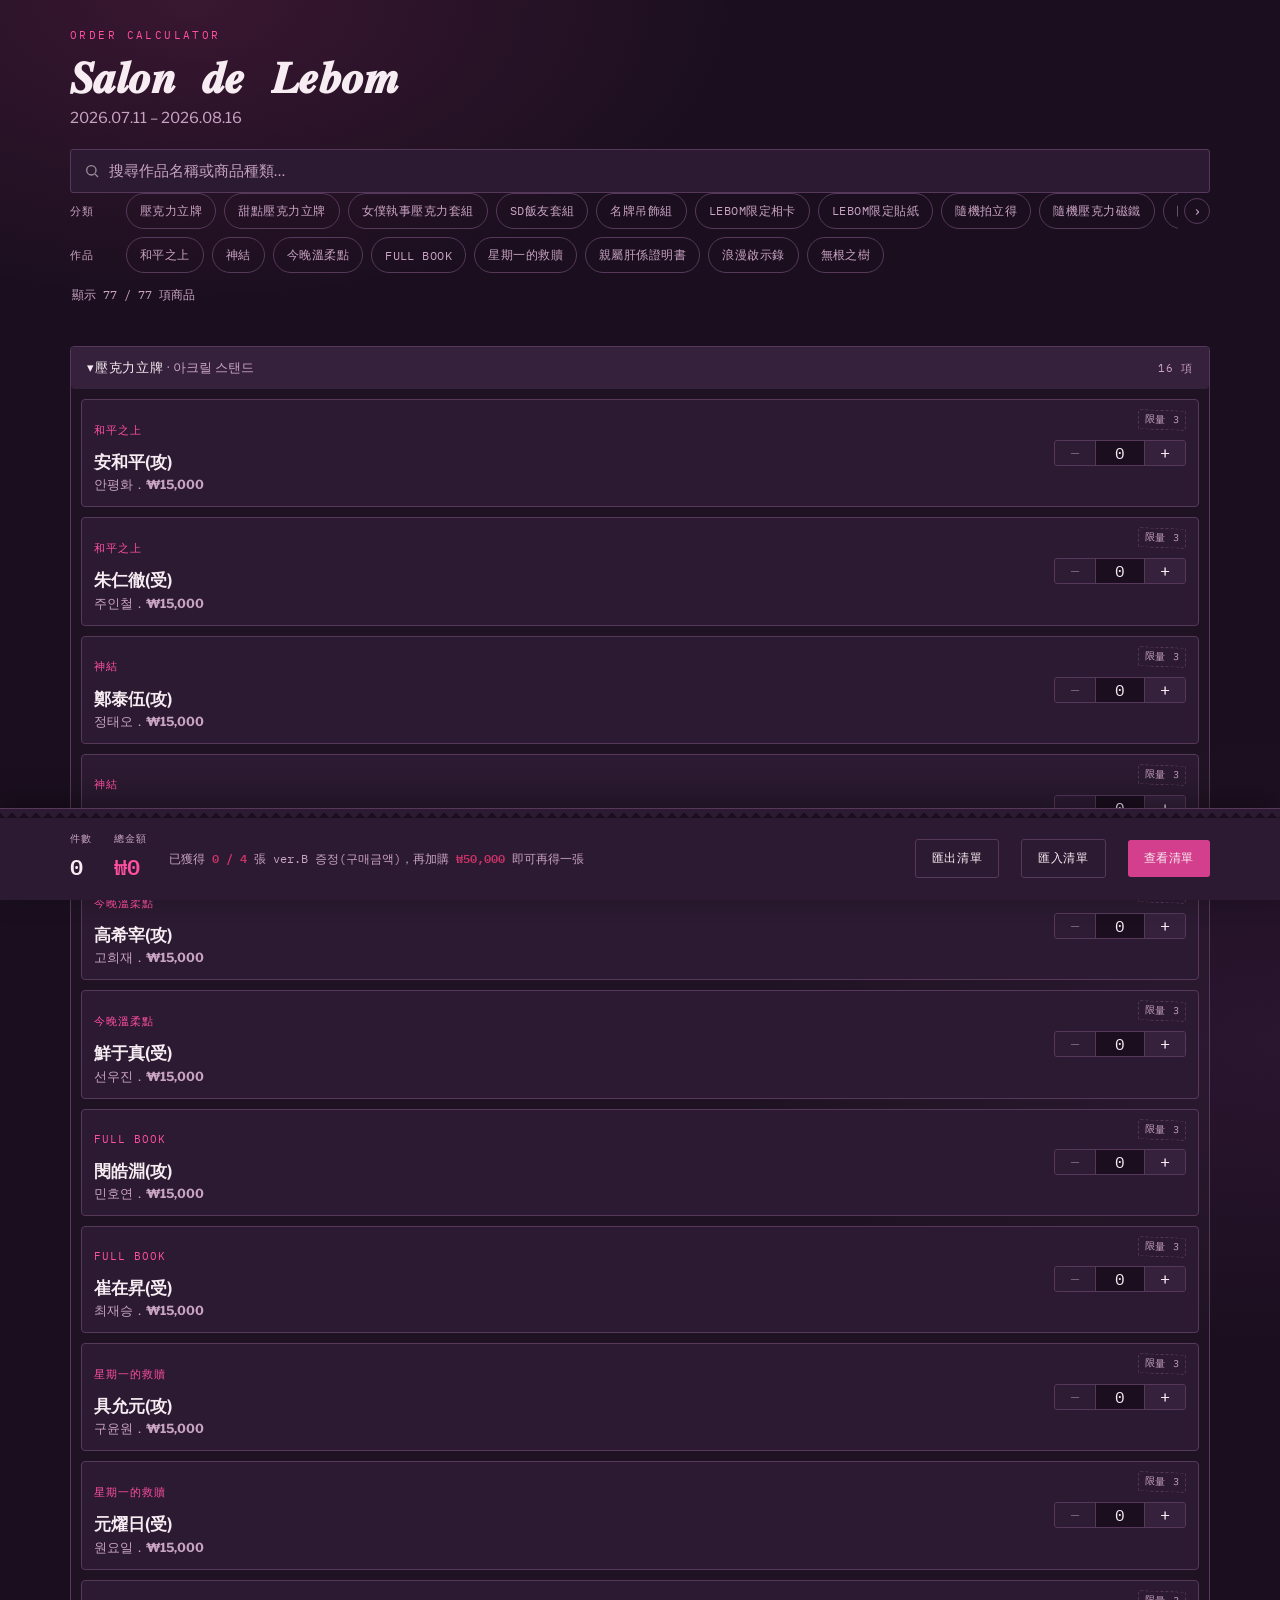
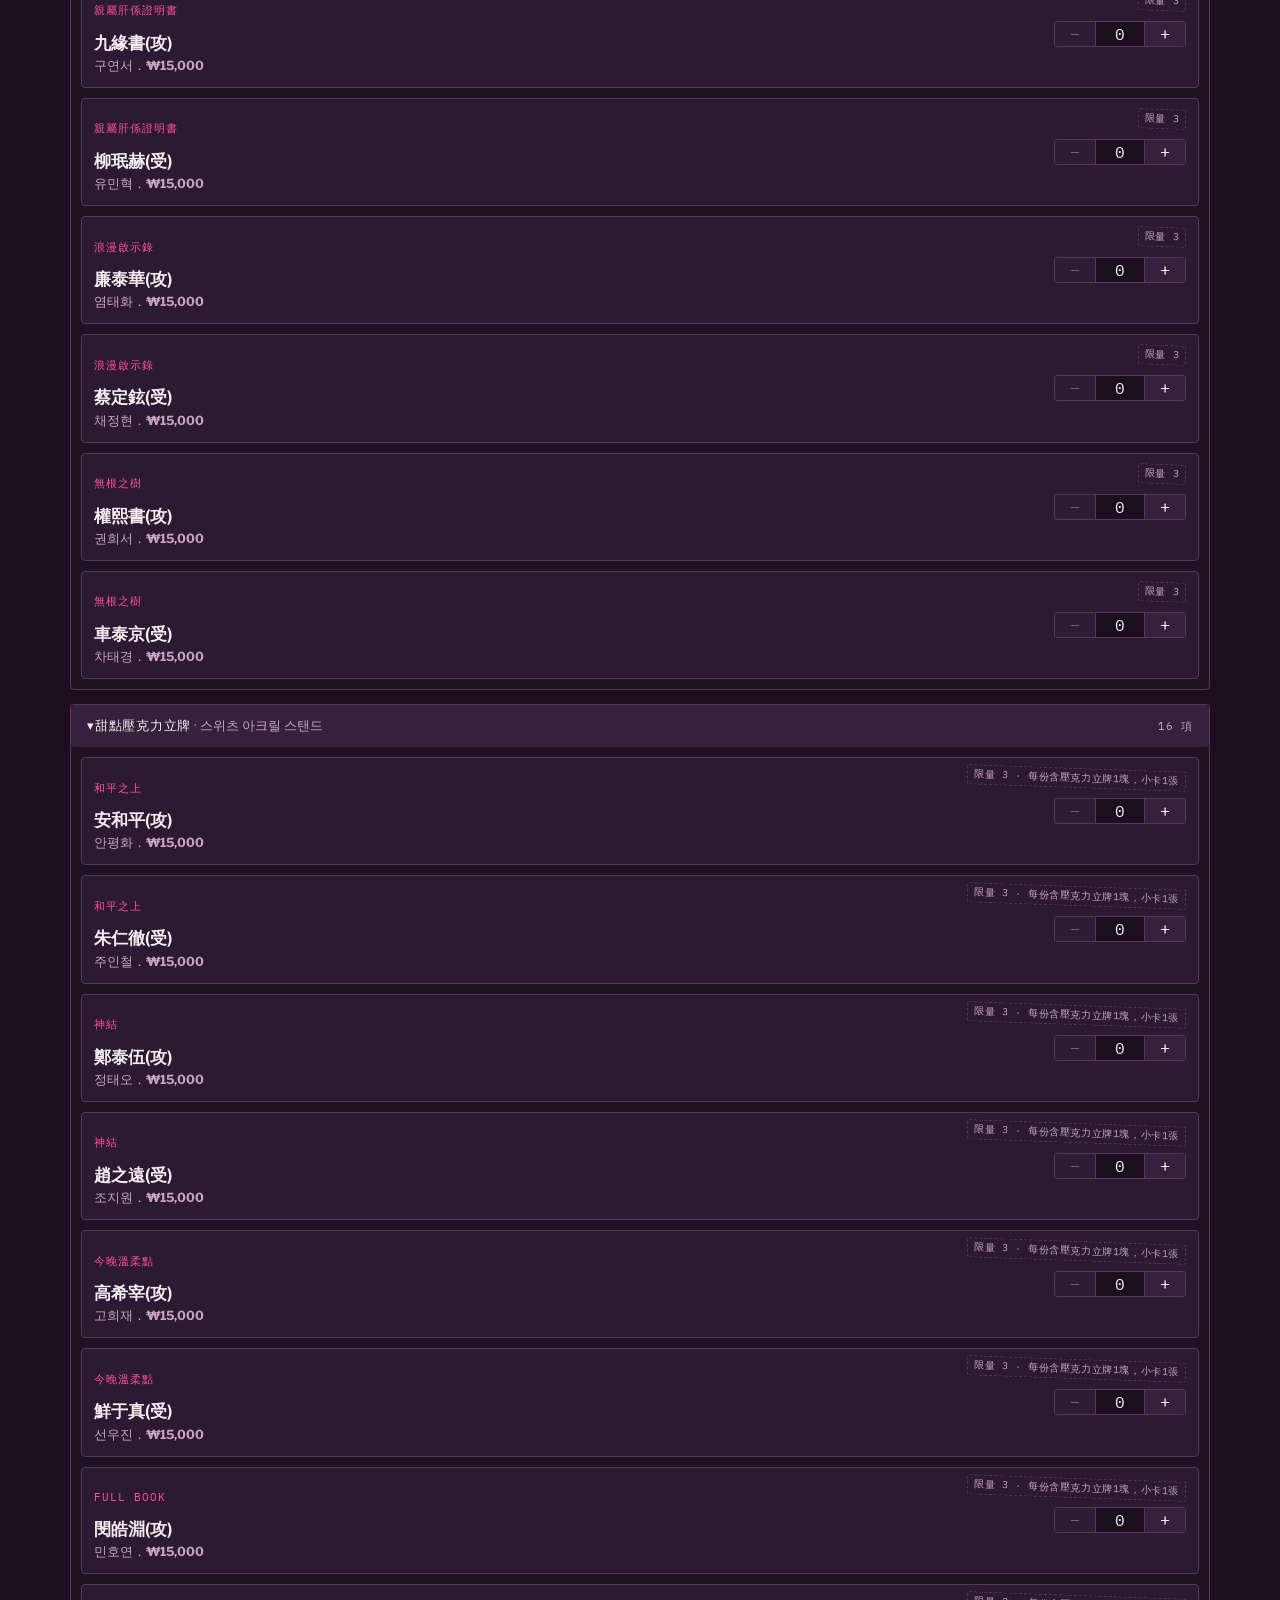
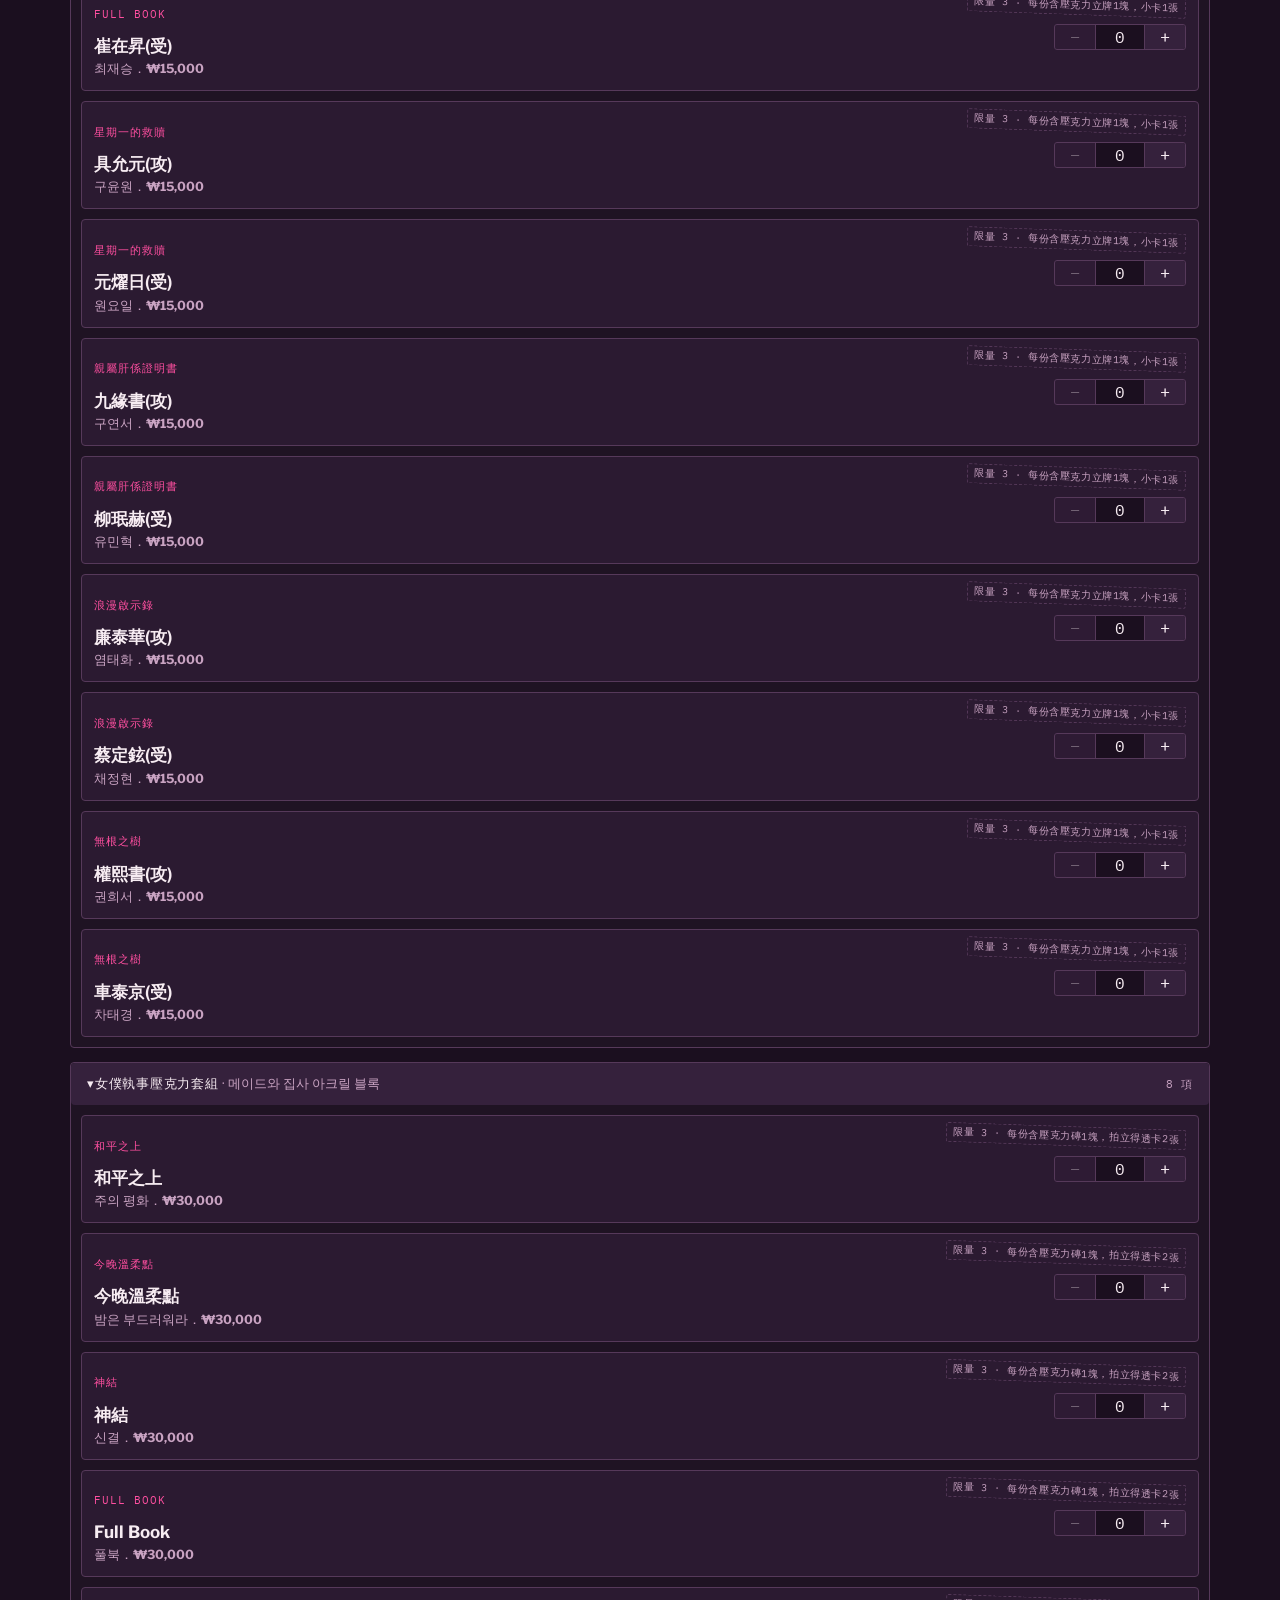
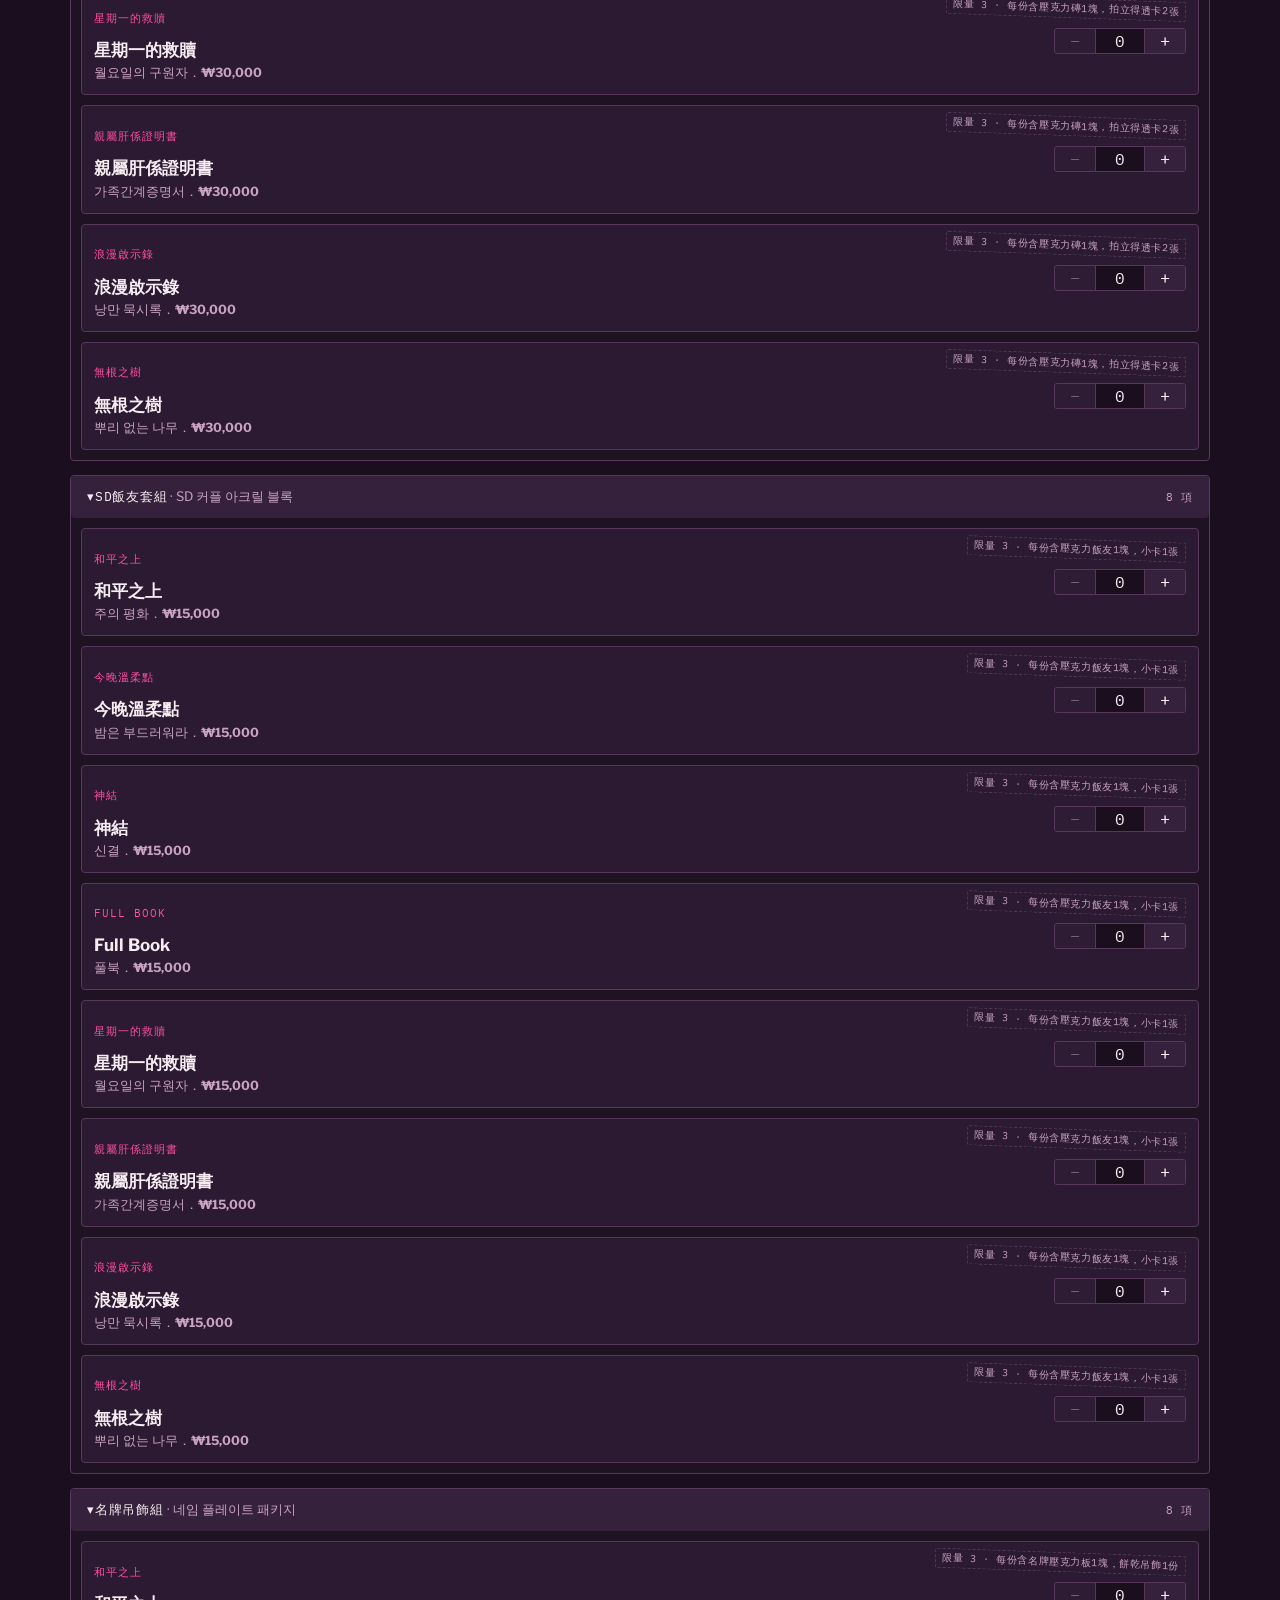
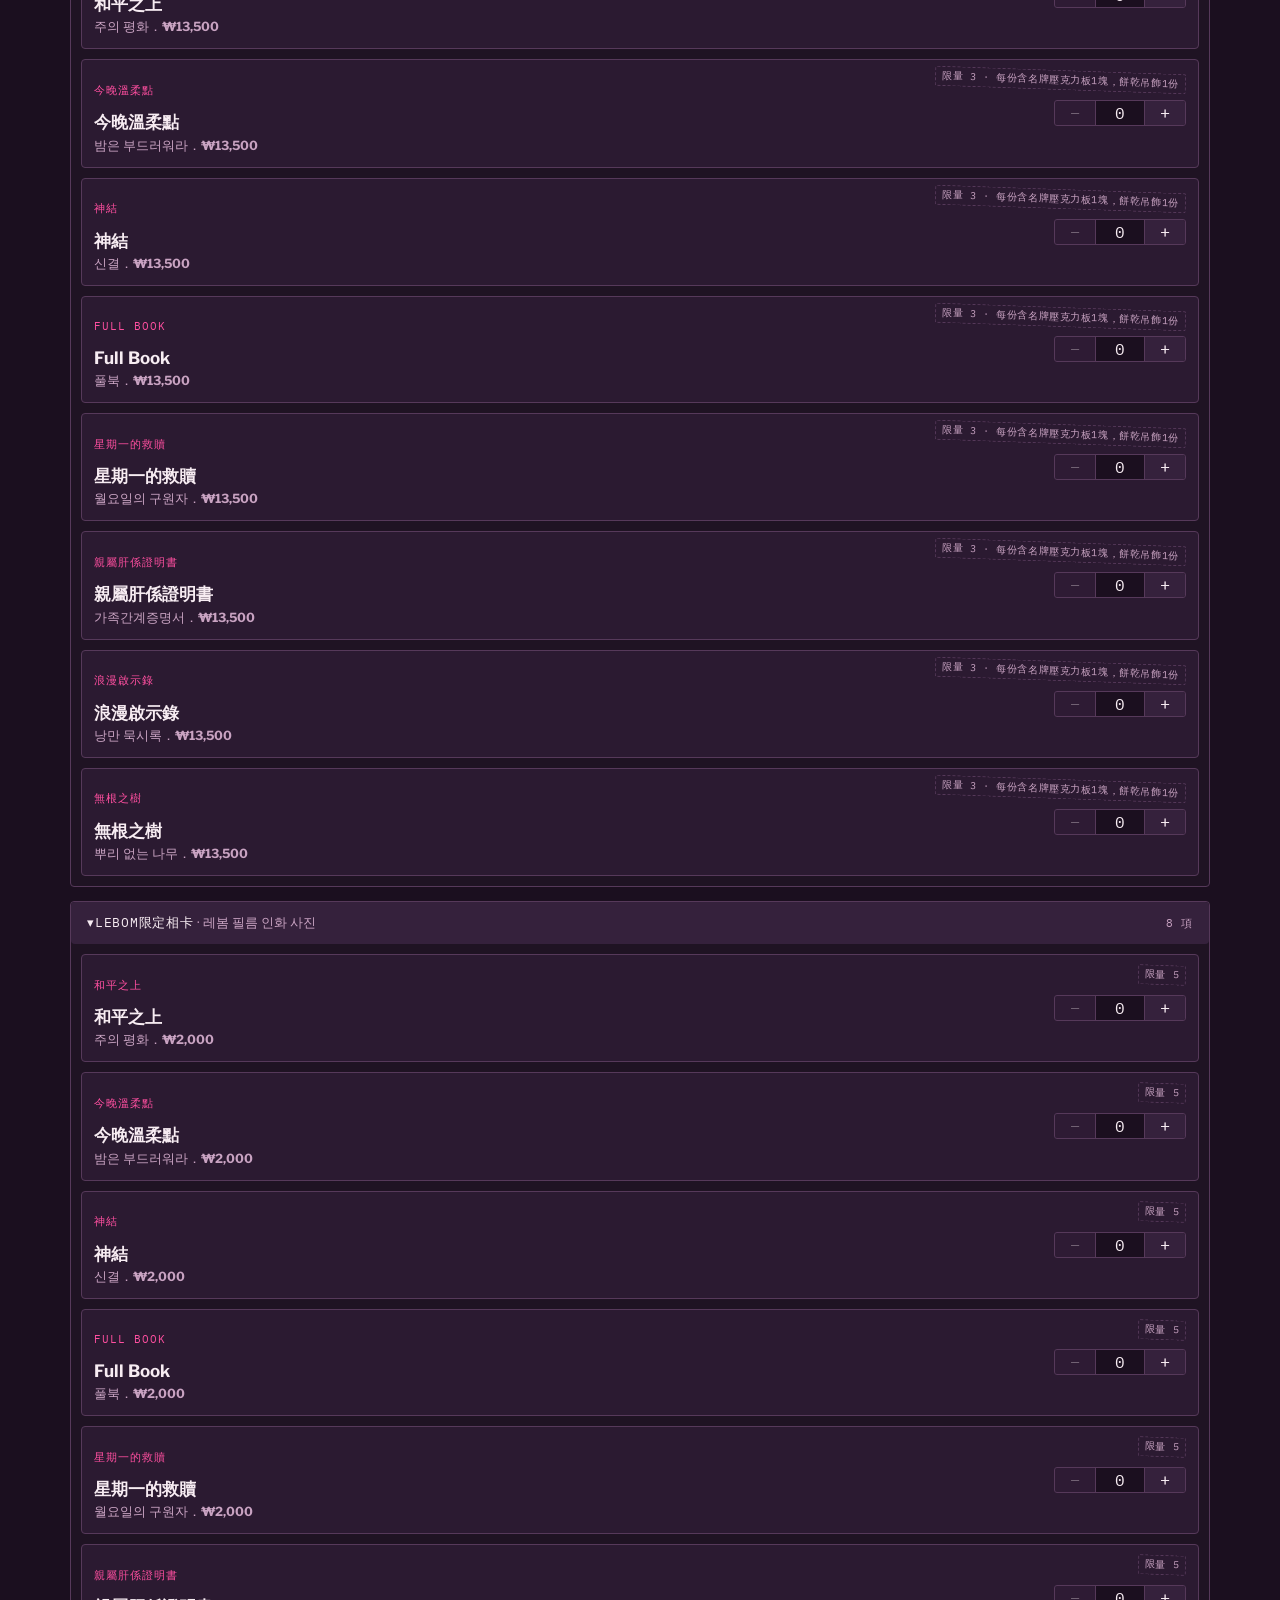
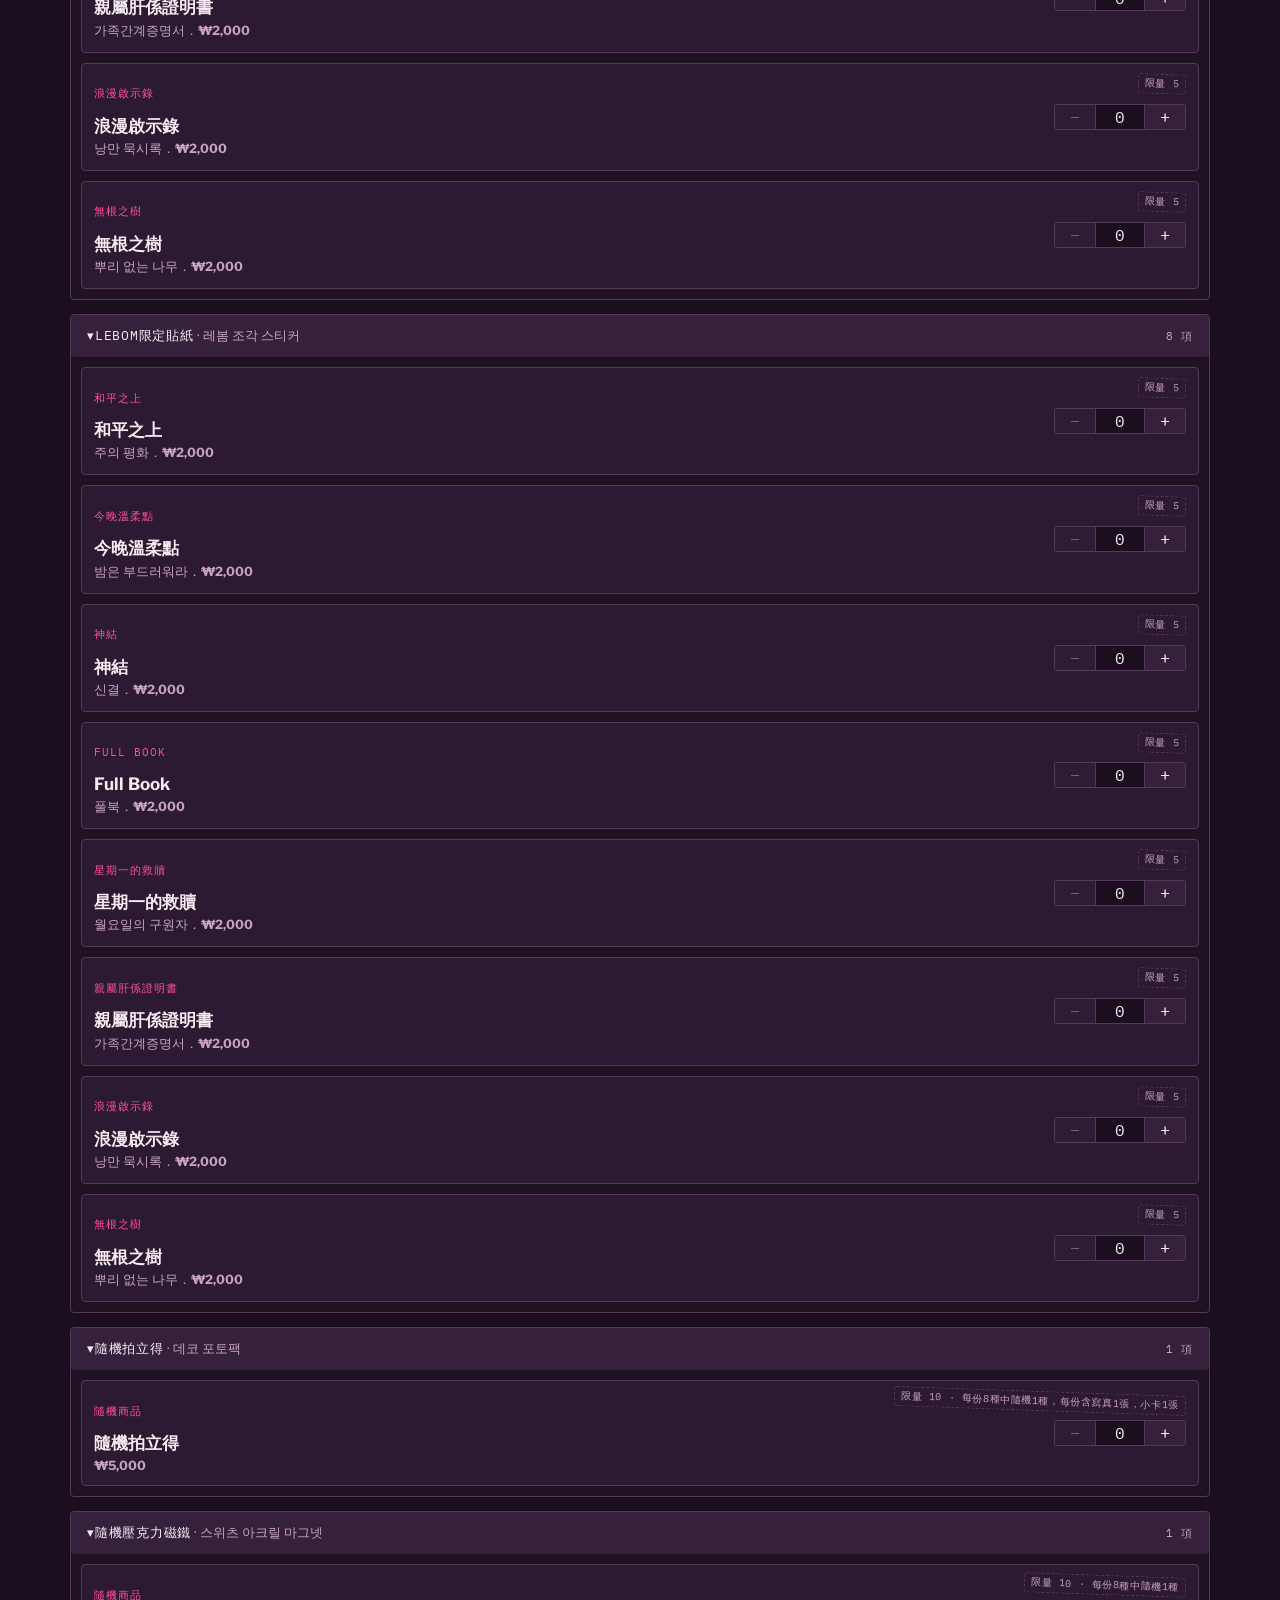
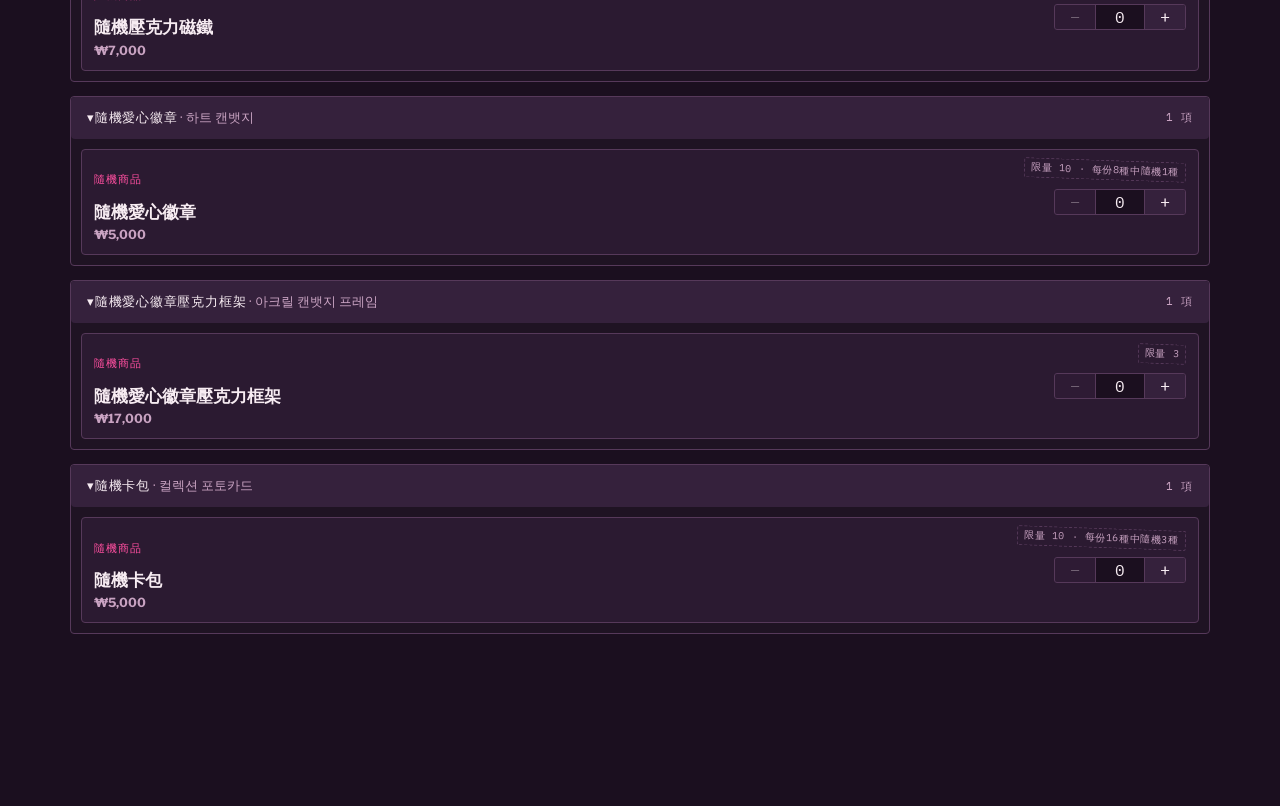
==== index.html @ 388edc0d "feat: add html" ====
<!DOCTYPE html>
<html lang="zh-Hant">
<head>
<meta charset="UTF-8">
<meta name="viewport" content="width=device-width, initial-scale=1.0">
<title>Salon de Lebom韓國線下購物清單計算器</title>

<link rel="preconnect" href="https://fonts.googleapis.com">
<link rel="preconnect" href="https://fonts.gstatic.com" crossorigin>
<link href="https://fonts.googleapis.com/css2?family=IBM+Plex+Mono:wght@400;500;600;700&family=Libre+Franklin:wght@400;500;600;700;800&display=swap" rel="stylesheet">

<style>
  :root{
    --ink:        #1B0F1F;
    --panel:      #2B1A31;
    --panel-2:    #35213C;
    --line:       #56395A;
    --paper:      #F7ECF2;
    --paper-dim:  #C9A3C2;
    --forest:     #D43F8D;
    --forest-lt:  #EF5DA8;
    --stamp:      #C93368;
    --mustard:    #FF4FA0;

    --font-display: 'IBM Plex Mono', ui-monospace, monospace;
    --font-body: 'Libre Franklin', system-ui, sans-serif;

    --ticket-h-collapsed: 118px;
    --ticket-h-expanded: 320px;
  }

  *{ box-sizing:border-box; }
  html,body{ margin:0; padding:0; }

  body{
    background:
      radial-gradient(ellipse 900px 500px at 15% 0%, rgba(212,63,141,.16), transparent 60%),
      radial-gradient(ellipse 900px 500px at 100% 10%, rgba(140,60,150,.14), transparent 60%),
      var(--ink);
    color:var(--paper);
    font-family:var(--font-body);
    min-height:100vh;
    padding-bottom: calc(var(--ticket-h-collapsed) + 24px);
  }

  body.ticket-open{
    padding-bottom: calc(var(--ticket-h-expanded) + 24px);
  }

  a{ color:inherit; }

  ::selection{ background:var(--mustard); color:var(--ink); }

  :focus-visible{
    outline: 2px solid var(--mustard);
    outline-offset: 2px;
  }

  /* ---------- Header ---------- */
  .site-header{
    padding: 28px 20px 18px;
    max-width: 1180px;
    margin: 0 auto;
  }

  .eyebrow{
    font-family: var(--font-display);
    font-size: 11px;
    letter-spacing: .22em;
    text-transform: uppercase;
    color: var(--mustard);
    margin: 0 0 6px;
  }

  h1{
    font-family: var(--font-display);
    font-weight: 700;
    text-transform: uppercase;
    letter-spacing: .01em;
    font-size: clamp(28px, 5vw, 44px);
    margin: 0 0 4px;
    color: var(--paper);
  }

  .subhead{
    color: var(--paper-dim);
    font-size: 15px;
    margin: 0 0 22px;
    max-width: 56ch;
  }

  .filter-row{
    display:flex;
    gap:12px;
    flex-wrap: wrap;
    align-items:center;
  }

  .search-wrap{
    position:relative;
    flex: 1 1 280px;
    min-width: 220px;
  }

  .search-wrap svg{
    position:absolute;
    left:14px; top:50%;
    transform:translateY(-50%);
    width:16px; height:16px;
    opacity:.55;
  }

  #search{
    width:100%;
    background: var(--panel);
    border: 1px solid var(--line);
    color: var(--paper);
    font-family: var(--font-body);
    font-size: 15px;
    padding: 12px 14px 12px 38px;
    border-radius: 3px;
  }
  #search::placeholder{ color: var(--paper-dim); }

  .chip-line{
    display:flex;
    align-items:center;
    gap:12px;
    flex-wrap:nowrap;
  }
  .chip-line + .chip-line{ margin-top:8px; }

  .chip-label{
    font-family: var(--font-display);
    font-size: 11px;
    letter-spacing: .1em;
    text-transform: uppercase;
    color: var(--paper-dim);
    flex: 0 0 auto;
    width: 44px;
  }

  .chip-scroll{
    display:flex;
    align-items:center;
    gap:6px;
    flex:1 1 auto;
    min-width:0;
  }

  .chip-row{
    display:flex;
    gap:8px;
    flex-wrap:nowrap;
    overflow-x:auto;
    scroll-behavior:smooth;
    scrollbar-width:none;
    -ms-overflow-style:none;
  }
  .chip-row::-webkit-scrollbar{ display:none; }

  .chip-arrow{
    display:none;
    flex:0 0 auto;
    align-items:center;
    justify-content:center;
    width:26px;
    height:26px;
    background: transparent;
    border: 1px solid var(--line);
    color: var(--paper-dim);
    border-radius: 999px;
    cursor:pointer;
    font-family: var(--font-display);
    font-size: 14px;
    line-height:1;
    padding:0;
  }
  .chip-arrow:hover{ border-color: var(--forest-lt); color: var(--paper); }
  .chip-arrow.visible{ display:flex; }

  .chip{
    font-family: var(--font-display);
    font-size: 11.5px;
    text-transform: uppercase;
    letter-spacing: .04em;
    background: transparent;
    border: 1px solid var(--line);
    color: var(--paper-dim);
    padding: 9px 13px;
    border-radius: 999px;
    cursor:pointer;
    white-space:nowrap;
    transition: all .15s ease;
  }
  .chip:hover{ border-color: var(--forest-lt); color: var(--paper); }
  .chip[aria-pressed="true"]{
    background: var(--forest);
    border-color: var(--forest);
    color: var(--paper);
  }

  .result-count{
    font-family: var(--font-display);
    font-size: 12px;
    color: var(--paper-dim);
    margin: 14px 2px 0;
  }

  /* ---------- Catalog ---------- */
  main{
    max-width: 1180px;
    margin: 0 auto;
    padding: 10px 20px 30px;
  }

  #catalog{
    display:flex;
    flex-direction:column;
    gap: 14px;
    margin-top: 14px;
  }

  .category-block{
    border: 1px solid var(--line);
    border-radius: 4px;
    background: rgba(255,255,255,.015);
  }

  .category-header{
    width:100%;
    display:flex;
    align-items:center;
    justify-content:space-between;
    gap:12px;
    background: var(--panel-2);
    border:none;
    color: var(--paper);
    font-family: var(--font-display);
    font-size: 13px;
    text-transform: uppercase;
    letter-spacing: .06em;
    padding: 12px 16px;
    cursor:pointer;
    border-radius: 4px;
    text-align:left;
  }
  .category-header:hover{ background: var(--forest); }

  .category-header .cat-name::before{
    content: "▾ ";
    display:inline-block;
  }
  .category-header[aria-expanded="false"] .cat-name::before{
    content: "▸ ";
  }

  .category-header .cat-count{
    font-size: 11px;
    color: var(--paper-dim);
    font-weight: 400;
  }
  .category-header:hover .cat-count{ color: var(--paper); }

  .category-body{
    display:flex;
    flex-direction:column;
    gap: 10px;
    padding: 10px;
  }
  .category-body[hidden]{ display:none; }

  .card{
    background: var(--panel);
    border: 1px solid var(--line);
    border-radius: 4px;
    padding: 12px;
    display:flex;
    flex-direction:row;
    align-items:center;
    gap:16px;
    position:relative;
    transition: border-color .15s ease;
  }
  .card:has(.qty-input[data-active="true"]){
    border-color: var(--forest-lt);
  }

  .card .info{
    flex: 1 1 auto;
    min-width: 0;
    display:flex;
    flex-direction:column;
    gap:4px;
  }

  .card .sku{
    position:absolute;
    top:10px; right:12px;
    font-family: var(--font-display);
    font-size: 10px;
    letter-spacing: .06em;
    color: var(--paper-dim);
    border: 1px dashed var(--line);
    padding: 2px 6px;
    border-radius: 2px;
    transform: rotate(2deg);
  }

  .card .series{
    font-family: var(--font-display);
    font-size: 10.5px;
    text-transform: uppercase;
    letter-spacing: .1em;
    color: var(--mustard);
    padding-right: 60px;
  }

  .card .name{
    font-family: var(--font-body);
    font-weight: 700;
    font-size: 17px;
    line-height:1.25;
    color: var(--paper);
    margin: 0;
    overflow-wrap: anywhere;
  }

  .card .subname{
    font-family: var(--font-body);
    font-size: 12.5px;
    color: var(--paper-dim);
    margin: 0;
    overflow-wrap: anywhere;
  }

  .cat-subname{
    font-family: var(--font-body);
    text-transform: none;
    letter-spacing: 0;
    color: var(--paper-dim);
    font-weight: 400;
  }

  .card .price{
    font-family: var(--font-display);
    font-size: 14px;
    color: var(--paper-dim);
  }
  .card .price b{ color: var(--paper); font-weight:600; }

  .stepper{
    flex: 0 0 auto;
    display:flex;
    align-items:stretch;
    border: 1px solid var(--line);
    border-radius: 3px;
    overflow:hidden;
    width: 132px;
  }

  .stepper button{
    background: var(--panel-2);
    border:none;
    color: var(--paper);
    font-family: var(--font-display);
    font-size: 17px;
    width: 40px;
    cursor:pointer;
    transition: background .15s ease;
  }
  .stepper button:hover{ background: var(--forest); }
  .stepper button:active{ background: var(--forest-lt); }
  .stepper button:disabled{
    opacity: .35;
    cursor: not-allowed;
    background: var(--panel-2);
  }

  .qty-input{
    flex:1;
    width: 100%;
    background: var(--ink);
    border:none;
    border-left: 1px solid var(--line);
    border-right: 1px solid var(--line);
    color: var(--paper);
    font-family: var(--font-display);
    font-size: 16px;
    text-align:center;
    -moz-appearance: textfield;
  }
  .qty-input::-webkit-outer-spin-button,
  .qty-input::-webkit-inner-spin-button{
    -webkit-appearance:none; margin:0;
  }

  .card.has-qty{
    background: linear-gradient(180deg, rgba(212,63,141,.18), var(--panel) 60%);
  }

  .empty-state{
    text-align:center;
    padding: 50px 20px;
    color: var(--paper-dim);
    font-family: var(--font-display);
    font-size: 13px;
    letter-spacing: .04em;
  }

  @media (max-width: 520px){
    .card{
      flex-wrap: wrap;
      align-items:flex-start;
    }
    .card .info{ flex: 1 1 100%; }
    .stepper{ width: 100%; margin-top: 8px; }
  }

  /* ---------- Ticket (fixed summary) ---------- */
  #ticket{
    position: fixed;
    left:0; right:0; bottom:0;
    z-index: 40;
    background: var(--panel);
    border-top: 1px solid var(--line);
    box-shadow: 0 -8px 30px rgba(0,0,0,.35);
  }

  #ticket::before{
    content:"";
    display:block;
    height: 9px;
    width:100%;
    background:
      linear-gradient(-45deg, var(--ink) 6px, transparent 0),
      linear-gradient(45deg, var(--ink) 6px, transparent 0);
    background-position: left top;
    background-size: 12px 12px;
    background-repeat: repeat-x;
  }

  .ticket-inner{
    max-width: 1180px;
    margin: 0 auto;
    padding: 14px 20px 16px;
  }

  .ticket-summary{
    display:flex;
    align-items:center;
    gap: 22px;
    flex-wrap:wrap;
  }

  .ticket-stat{
    display:flex;
    flex-direction:column;
    gap:2px;
  }
  .ticket-stat .label{
    font-family: var(--font-display);
    font-size: 10px;
    letter-spacing: .1em;
    text-transform:uppercase;
    color: var(--paper-dim);
  }
  .ticket-stat .value{
    font-family: var(--font-display);
    font-size: 22px;
    font-weight:600;
    color: var(--paper);
  }
  .ticket-stat .value.total{ color: var(--mustard); }

  .ticket-gift-hint{
    flex: 1 1 220px;
    font-family: var(--font-display);
    font-size: 12px;
    color: var(--paper-dim);
    min-width: 200px;
  }
  .ticket-gift-hint b{ color: var(--stamp); font-weight:600; }

  #toggleTicket{
    background: var(--forest);
    color: var(--paper);
    border:none;
    font-family: var(--font-display);
    font-size: 12px;
    letter-spacing: .05em;
    text-transform:uppercase;
    padding: 10px 16px;
    border-radius: 3px;
    cursor:pointer;
    white-space:nowrap;
  }
  #toggleTicket:hover{ background: var(--forest-lt); }

  #exportBtn, #importBtn{
    background: transparent;
    color: var(--paper);
    border: 1px solid var(--line);
    font-family: var(--font-display);
    font-size: 12px;
    letter-spacing: .05em;
    text-transform:uppercase;
    padding: 10px 16px;
    border-radius: 3px;
    cursor:pointer;
    white-space:nowrap;
  }
  #exportBtn:hover, #importBtn:hover{ border-color: var(--mustard); color: var(--mustard); }

  .ticket-detail{
    display:none;
    margin-top: 16px;
    padding-top: 14px;
    border-top: 1px dashed var(--line);
    max-height: 200px;
    overflow-y:auto;
  }
  body.ticket-open .ticket-detail{ display:block; }

  .detail-grid{
    display:grid;
    grid-template-columns: 1fr 1fr;
    gap: 24px;
  }
  @media (max-width: 720px){
    .detail-grid{ grid-template-columns: 1fr; }
  }

  .detail-col h3{
    font-family: var(--font-display);
    font-size: 11px;
    letter-spacing: .1em;
    text-transform:uppercase;
    color: var(--paper-dim);
    margin: 0 0 10px;
  }

  .item-row{
    display:flex;
    justify-content:space-between;
    align-items:flex-start;
    font-size: 13.5px;
    padding: 6px 0;
    border-bottom: 1px solid var(--line);
    gap: 10px;
  }
  .item-row .n{ color: var(--paper-dim); font-family: var(--font-display); }
  .item-lines{ display:flex; flex-direction:column; gap:2px; min-width:0; }
  .item-line1{ color: var(--paper); }
  .item-line2{ font-size: 11.5px; color: var(--paper-dim); }
  .item-amount{ flex: 0 0 auto; white-space:nowrap; }

  .gift-row{
    display:flex;
    align-items:center;
    gap:10px;
    padding: 8px 0;
    border-bottom: 1px solid var(--line);
  }
  .gift-check{
    width:16px; height:16px;
    border-radius: 50%;
    border: 1px solid var(--paper-dim);
    flex-shrink:0;
    display:flex; align-items:center; justify-content:center;
    font-size: 10px;
  }
  .gift-row.unlocked .gift-check{
    background: var(--forest);
    border-color: var(--forest);
    color: var(--paper);
  }
  .gift-row .g-name{ font-size: 13.5px; }
  .gift-row.unlocked .g-name{ color: var(--paper); }
  .gift-row:not(.unlocked) .g-name{ color: var(--paper-dim); }
  .gift-row .g-req{
    margin-left:auto;
    font-family: var(--font-display);
    font-size: 11px;
    color: var(--paper-dim);
  }

  .no-items{ color: var(--paper-dim); font-size: 13px; padding: 4px 0; }

  @media (max-width: 560px){
    .ticket-summary{ gap: 14px; }
    .ticket-stat .value{ font-size: 18px; }
    #toggleTicket{ margin-left:auto; }
  }
</style>
</head>
<body>

<header class="site-header">
  <p class="eyebrow">Order Calculator</p>
  <h1>𝑺𝒂𝒍𝒐𝒏 𝒅𝒆 𝑳𝒆𝒃𝒐𝒎</h1>
  <p class="subhead">2026.07.11 – 2026.08.16</p>

  <div class="filter-row">
    <div class="search-wrap">
      <svg viewBox="0 0 24 24" fill="none" stroke="currentColor" stroke-width="2"><circle cx="11" cy="11" r="7"/><line x1="21" y1="21" x2="16.65" y2="16.65"/></svg>
      <input id="search" type="text" placeholder="搜尋作品名稱或商品種類…" autocomplete="off">
    </div>
  </div>

  <div class="chip-line">
    <span class="chip-label">分類</span>
    <div class="chip-scroll">
      <button type="button" class="chip-arrow prev" id="categoryChipPrev" aria-label="向左捲動">‹</button>
      <div class="chip-row" id="categoryChipRow" role="group" aria-label="依商品種類篩選"></div>
      <button type="button" class="chip-arrow next" id="categoryChipNext" aria-label="向右捲動">›</button>
    </div>
  </div>
  <div class="chip-line">
    <span class="chip-label">作品</span>
    <div class="chip-scroll">
      <button type="button" class="chip-arrow prev" id="seriesChipPrev" aria-label="向左捲動">‹</button>
      <div class="chip-row" id="seriesChipRow" role="group" aria-label="依作品篩選"></div>
      <button type="button" class="chip-arrow next" id="seriesChipNext" aria-label="向右捲動">›</button>
    </div>
  </div>

  <p class="result-count" id="resultCount"></p>
</header>

<main>
  <div id="catalog"></div>
</main>

<footer id="ticket">
  <div class="ticket-inner">
    <div class="ticket-summary">
      <div class="ticket-stat">
        <span class="label">件數</span>
        <span class="value" id="statItems">0</span>
      </div>
      <div class="ticket-stat">
        <span class="label">總金額</span>
        <span class="value total" id="statTotal">KRW ₩0</span>
      </div>
      <p class="ticket-gift-hint" id="giftHint" aria-live="polite"></p>
      <button id="exportBtn" type="button">匯出清單</button>
      <button id="importBtn" type="button">匯入清單</button>
      <input id="importFile" type="file" accept=".csv" style="display:none">
      <button id="toggleTicket" type="button" aria-expanded="false">查看清單</button>
    </div>

    <div class="ticket-detail" id="ticketDetail">
      <div class="detail-grid">
        <div class="detail-col">
          <h3>已選商品</h3>
          <div id="itemList"></div>
        </div>
        <div class="detail-col">
          <h3>滿額贈品</h3>
          <div id="giftList"></div>
        </div>
      </div>
    </div>
  </div>
</footer>

<script>

const CONFIG = {
  currency: '₩',        // shown before every price/total
  locale: 'zh-TW',        // used to format numbers, e.g. 1,234
  decimals: 0,            // no cents needed for whole-dollar NTD prices
};

const SERIES_LIST = [
  { series: '和平之上',       subseries: '주의 평화' },
  { series: '今晚溫柔點',      subseries: '밤은 부드러워라' },
  { series: '神結',           subseries: '신결' },
  { series: 'Full Book',      subseries: '풀북' },
  { series: '星期一的救贖',    subseries: '월요일의 구원자' },
  { series: '親屬肝係證明書',  subseries: '가족간계증명서' },
  { series: '浪漫啟示錄',      subseries: '낭만 묵시록' },
  { series: '無根之樹',        subseries: '뿌리 없는 나무' },
];

const CATEGORY_LIST = [
  { category: '壓克力立牌',         subcategory: '아크릴 스탠드', price: 15000, limited: 3, note: '' },
  { category: '甜點壓克力立牌',      subcategory: '스위츠 아크릴 스탠드', price: 15000, limited: 3, note: '每份含壓克力立牌1塊，小卡1張' },
  { category: '女僕執事壓克力套組',  subcategory: '메이드와 집사 아크릴 블록', price: 30000, limited: 3, note: '每份含壓克力磚1塊，拍立得透卡2張' },
  { category: 'SD飯友套組',          subcategory: 'SD 커플 아크릴 블록', price: 15000, limited: 3, note: '每份含壓克力飯友1塊，小卡1張' },
  { category: '名牌吊飾組',          subcategory: '네임 플레이트 패키지', price: 13500, limited: 3, note: '每份含名牌壓克力板1塊，餅乾吊飾1份' },
  { category: 'Lebom限定相卡',       subcategory: '레봄 필름 인화 사진', price: 2000,  limited: 5, note: '' },
  { category: 'Lebom限定貼紙',       subcategory: '레봄 조각 스티커', price: 2000,  limited: 5, note: '' },
];

const RANDOM_CATEGORY_LIST = [
  { category: '隨機拍立得',             subcategory: '데코 포토팩', price: 5000,  limited: 10, note: '每份8種中隨機1種，每份含寫真1張，小卡1張' },
  { category: '隨機壓克力磁鐵',         subcategory: '스위츠 아크릴 마그넷', price: 7000,  limited: 10, note: '每份8種中隨機1種' },
  { category: '隨機愛心徽章',           subcategory: '하트 캔뱃지', price: 5000,  limited: 10, note: '每份8種中隨機1種' },
  { category: '隨機愛心徽章壓克力框架', subcategory: '아크릴 캔뱃지 프레임', price: 17000, limited: 3,  note: '' },
  { category: '隨機卡包',               subcategory: '컬렉션 포토카드', price: 5000,  limited: 10, note: '每份16種中隨機3種' },
];

const NAME_LIST = [
  // 壓克力立牌 — 每個作品 2 個角色
  { category: '壓克力立牌', series: '和平之上',       name: '安和平(攻)', subname: '안평화' },
  { category: '壓克力立牌', series: '和平之上',       name: '朱仁徹(受)', subname: '주인철' },
  { category: '壓克力立牌', series: '神結',           name: '鄭泰伍(攻)', subname: '정태오' },
  { category: '壓克力立牌', series: '神結',           name: '趙之遠(受)', subname: '조지원' },
  { category: '壓克力立牌', series: '今晚溫柔點',      name: '高希宰(攻)', subname: '고희재' },
  { category: '壓克力立牌', series: '今晚溫柔點',      name: '鮮于真(受)', subname: '선우진' },
  { category: '壓克力立牌', series: 'Full Book',      name: '閔皓淵(攻)', subname: '민호연' },
  { category: '壓克力立牌', series: 'Full Book',      name: '崔在昇(受)', subname: '최재승' },
  { category: '壓克力立牌', series: '星期一的救贖',    name: '具允元(攻)', subname: '구윤원' },
  { category: '壓克力立牌', series: '星期一的救贖',    name: '元燿日(受)', subname: '원요일' },
  { category: '壓克力立牌', series: '親屬肝係證明書',  name: '九緣書(攻)', subname: '구연서' },
  { category: '壓克力立牌', series: '親屬肝係證明書',  name: '柳珉赫(受)', subname: '유민혁' },
  { category: '壓克力立牌', series: '浪漫啟示錄',      name: '廉泰華(攻)', subname: '염태화' },
  { category: '壓克力立牌', series: '浪漫啟示錄',      name: '蔡定鉉(受)', subname: '채정현' },
  { category: '壓克力立牌', series: '無根之樹',        name: '權熙書(攻)', subname: '권희서' },
  { category: '壓克力立牌', series: '無根之樹',        name: '車泰京(受)', subname: '차태경' },
  
  { category: '甜點壓克力立牌', series: '和平之上',       name: '安和平(攻)', subname: '안평화' },
  { category: '甜點壓克力立牌', series: '和平之上',       name: '朱仁徹(受)', subname: '주인철' },
  { category: '甜點壓克力立牌', series: '神結',           name: '鄭泰伍(攻)', subname: '정태오' },
  { category: '甜點壓克力立牌', series: '神結',           name: '趙之遠(受)', subname: '조지원' },
  { category: '甜點壓克力立牌', series: '今晚溫柔點',      name: '高希宰(攻)', subname: '고희재' },
  { category: '甜點壓克力立牌', series: '今晚溫柔點',      name: '鮮于真(受)', subname: '선우진' },
  { category: '甜點壓克力立牌', series: 'Full Book',      name: '閔皓淵(攻)', subname: '민호연' },
  { category: '甜點壓克力立牌', series: 'Full Book',      name: '崔在昇(受)', subname: '최재승' },
  { category: '甜點壓克力立牌', series: '星期一的救贖',    name: '具允元(攻)', subname: '구윤원' },
  { category: '甜點壓克力立牌', series: '星期一的救贖',    name: '元燿日(受)', subname: '원요일' },
  { category: '甜點壓克力立牌', series: '親屬肝係證明書',  name: '九緣書(攻)', subname: '구연서' },
  { category: '甜點壓克力立牌', series: '親屬肝係證明書',  name: '柳珉赫(受)', subname: '유민혁' },
  { category: '甜點壓克力立牌', series: '浪漫啟示錄',      name: '廉泰華(攻)', subname: '염태화' },
  { category: '甜點壓克力立牌', series: '浪漫啟示錄',      name: '蔡定鉉(受)', subname: '채정현' },
  { category: '甜點壓克力立牌', series: '無根之樹',        name: '權熙書(攻)', subname: '권희서' },
  { category: '甜點壓克力立牌', series: '無根之樹',        name: '車泰京(受)', subname: '차태경' },

  ...['Lebom限定相卡', '女僕執事壓克力套組', 'SD飯友套組', '名牌吊飾組', 'Lebom限定貼紙'].flatMap(category =>
    SERIES_LIST.map(({ series, subseries }) => ({ category, series, name: series, subname: subseries }))
  ),

  // 隨機商品（沒有 series）
  ...RANDOM_CATEGORY_LIST.map(({ category }) => ({ category, series: null, name: category, subname: '' })),
];

let _nextId = 1;
const PRODUCTS = NAME_LIST.map(n => {
  const cat = [...CATEGORY_LIST, ...RANDOM_CATEGORY_LIST].find(c => c.category === n.category);
  const ser = n.series ? SERIES_LIST.find(s => s.series === n.series) : null;
  const id = _nextId++;
  return {
    id,
    series: n.series,
    subseries: ser ? ser.subseries : null,
    name: n.name,
    subname: n.subname,
    category: n.category,
    subcategory: cat.subcategory,
    note: cat.note,
    price: cat.price,
    limited: cat.limited,
  };
});

// category 的預設顯示/篩選順序：一般商品種類接著隨機商品種類。
const CATEGORY_ORDER = [...CATEGORY_LIST, ...RANDOM_CATEGORY_LIST].map(c => c.category);

// 消費滿額贈品規則：每消費滿一定金額就送 1 張贈品，最多送到上限張數。
const GIFT_TIER_AMOUNT = 50000;
const GIFT_NAME = 'ver.B 증정(구매금액)';
const GIFT_MAX = 4;


/* ===================== everything below is generic ===================== */

const state = {
  qty: Object.fromEntries(PRODUCTS.map(p => [p.id, 0])),
  search: '',
  seriesFilter: null,
  categoryFilter: null,
  collapsedCategories: new Set(),
};

const fmtMoney = n => CONFIG.currency + n.toLocaleString(CONFIG.locale, { minimumFractionDigits: CONFIG.decimals ?? 2, maximumFractionDigits: CONFIG.decimals ?? 2 });
const fmtInt = n => n.toLocaleString(CONFIG.locale);

const catalogEl   = document.getElementById('catalog');
const categoryChipRowEl = document.getElementById('categoryChipRow');
const seriesChipRowEl   = document.getElementById('seriesChipRow');
const searchEl    = document.getElementById('search');
const resultCountEl = document.getElementById('resultCount');
const statItemsEl = document.getElementById('statItems');
const statTotalEl = document.getElementById('statTotal');
const giftHintEl  = document.getElementById('giftHint');
const itemListEl  = document.getElementById('itemList');
const giftListEl  = document.getElementById('giftList');
const toggleBtn   = document.getElementById('toggleTicket');

function uniqueSeries(){
  return [...new Set(PRODUCTS.map(p => p.series).filter(Boolean))];
}

function uniqueCategories(){
  const present = new Set(PRODUCTS.map(p => p.category));
  return CATEGORY_ORDER.filter(c => present.has(c));
}

// Wires a chip row up to its prev/next scroll buttons: clicking scrolls the
// row, and the buttons only show up once/while the row's content overflows.
function setupChipScroller(rowEl, prevBtn, nextBtn){
  function updateArrows(){
    const overflowing = rowEl.scrollWidth > rowEl.clientWidth + 1;
    prevBtn.classList.toggle('visible', overflowing && rowEl.scrollLeft > 0);
    nextBtn.classList.toggle('visible', overflowing && rowEl.scrollLeft < rowEl.scrollWidth - rowEl.clientWidth - 1);
  }
  prevBtn.addEventListener('click', () => rowEl.scrollBy({ left: -160, behavior: 'smooth' }));
  nextBtn.addEventListener('click', () => rowEl.scrollBy({ left: 160, behavior: 'smooth' }));
  rowEl.addEventListener('scroll', updateArrows);
  window.addEventListener('resize', updateArrows);
  return updateArrows;
}

const updateCategoryChipArrows = setupChipScroller(categoryChipRowEl, document.getElementById('categoryChipPrev'), document.getElementById('categoryChipNext'));
const updateSeriesChipArrows = setupChipScroller(seriesChipRowEl, document.getElementById('seriesChipPrev'), document.getElementById('seriesChipNext'));

function buildCategoryChips(){
  categoryChipRowEl.innerHTML = '';
  uniqueCategories().forEach(category => {
    const btn = document.createElement('button');
    btn.className = 'chip';
    btn.type = 'button';
    btn.textContent = category;
    btn.setAttribute('aria-pressed', state.categoryFilter === category ? 'true' : 'false');
    btn.addEventListener('click', () => {
      state.categoryFilter = state.categoryFilter === category ? null : category;
      buildCategoryChips();
      renderCatalog();
    });
    categoryChipRowEl.appendChild(btn);
  });
  updateCategoryChipArrows();
}

function buildSeriesChips(){
  seriesChipRowEl.innerHTML = '';
  uniqueSeries().forEach(series => {
    const btn = document.createElement('button');
    btn.className = 'chip';
    btn.type = 'button';
    btn.textContent = series;
    btn.setAttribute('aria-pressed', state.seriesFilter === series ? 'true' : 'false');
    btn.addEventListener('click', () => {
      state.seriesFilter = state.seriesFilter === series ? null : series;
      buildSeriesChips();
      renderCatalog();
    });
    seriesChipRowEl.appendChild(btn);
  });
  updateSeriesChipArrows();
}

function matchesFilter(p){
  const term = state.search.trim().toLowerCase();
  const matchesCategory = !state.categoryFilter || p.category === state.categoryFilter;
  const matchesSeries = !state.seriesFilter || p.series === state.seriesFilter;
  const matchesSearch = !term
    || (p.series && p.series.toLowerCase().includes(term))
    || p.category.toLowerCase().includes(term)
    || p.name.toLowerCase().includes(term)
    || (p.subname && p.subname.toLowerCase().includes(term));
  return matchesCategory && matchesSeries && matchesSearch;
}

function makeCard(p){
  const card = document.createElement('article');
  card.className = 'card';
  card.dataset.id = p.id;

  card.innerHTML = `
    <span class="sku">限量 ${p.limited}${p.note ? ' · ' + p.note : ''}</span>
    <div class="info">
      <p class="series">${p.series || '隨機商品'}</p>
      <h2 class="name">${p.name}</h2>
      <p class="subname">${p.subname ? `${p.subname}．` : ''}<b>${fmtMoney(p.price)}</b></p>
    </div>
    <div class="stepper">
      <button type="button" class="dec" aria-label="減少「${p.name}」數量">−</button>
      <input class="qty-input" type="number" min="0" max="${p.limited}" step="1" inputmode="numeric"
             value="${state.qty[p.id]}" aria-label="「${p.name}」數量">
      <button type="button" class="inc" aria-label="增加「${p.name}」數量">+</button>
    </div>
  `;

  const input = card.querySelector('.qty-input');
  const dec = card.querySelector('.dec');
  const inc = card.querySelector('.inc');

  function setQty(n){
    n = Math.max(0, Math.min(p.limited, Math.floor(Number.isFinite(n) ? n : 0)));
    state.qty[p.id] = n;
    input.value = n;
    card.classList.toggle('has-qty', n > 0);
    inc.disabled = n >= p.limited;
    dec.disabled = n <= 0;
    updateTicket();
  }

  dec.addEventListener('click', () => setQty(state.qty[p.id] - 1));
  inc.addEventListener('click', () => setQty(state.qty[p.id] + 1));
  input.addEventListener('input', () => setQty(parseInt(input.value, 10)));
  input.addEventListener('blur', () => setQty(parseInt(input.value, 10) || 0));

  setQty(state.qty[p.id]);
  return card;
}

function renderCatalog(){
  catalogEl.innerHTML = '';
  const visible = PRODUCTS.filter(matchesFilter);

  if (visible.length === 0){
    const empty = document.createElement('div');
    empty.className = 'empty-state';
    empty.textContent = '沒有符合搜尋條件的商品。';
    catalogEl.appendChild(empty);
  } else {
    const bySeries = new Map(SERIES_LIST.map((s, i) => [s, i]));
    const byCategory = new Map(CATEGORY_ORDER.map((c, i) => [c, i]));

    const grouped = new Map();
    visible.forEach(p => {
      if (!grouped.has(p.category)) grouped.set(p.category, []);
      grouped.get(p.category).push(p);
    });

    [...grouped.keys()]
      .sort((a, b) => byCategory.get(a) - byCategory.get(b))
      .forEach(category => {
        const products = grouped.get(category)
          .sort((a, b) => (bySeries.get(a.series) ?? -1) - (bySeries.get(b.series) ?? -1));

        const collapsed = state.collapsedCategories.has(category);

        const block = document.createElement('section');
        block.className = 'category-block';

        const header = document.createElement('button');
        header.type = 'button';
        header.className = 'category-header';
        header.setAttribute('aria-expanded', String(!collapsed));
        const subcategory = products[0].subcategory;
        header.innerHTML = `<span class="cat-name">${category}${subcategory ? `<span class="cat-subname"> · ${subcategory}</span>` : ''}</span><span class="cat-count">${products.length} 項</span>`;
        header.addEventListener('click', () => {
          if (state.collapsedCategories.has(category)) state.collapsedCategories.delete(category);
          else state.collapsedCategories.add(category);
          renderCatalog();
        });

        const body = document.createElement('div');
        body.className = 'category-body';
        if (collapsed) body.hidden = true;
        products.forEach(p => body.appendChild(makeCard(p)));

        block.appendChild(header);
        block.appendChild(body);
        catalogEl.appendChild(block);
      });
  }

  resultCountEl.textContent = `顯示 ${visible.length} / ${PRODUCTS.length} 項商品`;
}

function computeCart(){
  const lines = PRODUCTS
    .map(p => ({ ...p, qty: state.qty[p.id] }))
    .filter(l => l.qty > 0);

  const totalItems = lines.reduce((sum, l) => sum + l.qty, 0);
  const totalAmount = lines.reduce((sum, l) => sum + l.qty * l.price, 0);

  return { lines, totalItems, totalAmount };
}

function updateTicket(){
  const { lines, totalItems, totalAmount } = computeCart();

  statItemsEl.textContent = fmtInt(totalItems);
  statTotalEl.textContent = fmtMoney(totalAmount);

  // Items breakdown
  itemListEl.innerHTML = '';
  if (lines.length === 0){
    itemListEl.innerHTML = '<p class="no-items">尚未選擇任何商品。</p>';
  } else {
    lines.forEach(l => {
      const row = document.createElement('div');
      row.className = 'item-row';
      const line1 =(l.series === l.name ? [l.category, l.series]: [l.category, l.series, l.name]).filter(Boolean).join('．');
      const line2 = (l.subseries === l.subname ? [l.subcategory, l.subseries]: [l.subcategory, l.subseries, l.subname]).filter(Boolean).join('．');
      row.innerHTML = `
        <div class="item-lines">
          <div class="item-line1">${line1} <span class="n">×${l.qty}</span></div>
          ${line2 ? `<div class="item-line2">${line2}</div>` : ''}
        </div>
        <span class="item-amount">${fmtMoney(l.qty * l.price)}</span>
      `;
      itemListEl.appendChild(row);
    });
  }

  // Gift progress — 1 gift per GIFT_TIER_AMOUNT spent, capped at GIFT_MAX
  const giftCount = Math.min(GIFT_MAX, Math.floor(totalAmount / GIFT_TIER_AMOUNT));
  const maxedOut = giftCount >= GIFT_MAX;

  giftListEl.innerHTML = '';
  const row = document.createElement('div');
  row.className = 'gift-row' + (giftCount > 0 ? ' unlocked' : '');
  row.innerHTML = `
    <span class="gift-check">${giftCount > 0 ? '✓' : ''}</span>
    <span class="g-name">${GIFT_NAME}</span>
    <span class="g-req">已獲得 ${giftCount} / ${GIFT_MAX} 張</span>
  `;
  giftListEl.appendChild(row);

  // Hint line in the collapsed summary
  if (maxedOut){
    giftHintEl.innerHTML = `<b>已獲得全部 ${GIFT_MAX} 張 ${GIFT_NAME}</b> 🎉`;
  } else {
    const remaining = (giftCount + 1) * GIFT_TIER_AMOUNT - totalAmount;
    giftHintEl.innerHTML = `已獲得 <b>${giftCount} / ${GIFT_MAX}</b> 張 ${GIFT_NAME}，再加購 <b>${fmtMoney(remaining)}</b> 即可再得一張`;
  }
}

function csvEscape(v){
  const s = String(v ?? '');
  return /[",\r\n]/.test(s) ? '"' + s.replace(/"/g, '""') + '"' : s;
}

function exportCart(){
  const { lines, totalItems, totalAmount } = computeCart();
  if (lines.length === 0){
    alert('尚未選擇任何商品，無法匯出。');
    return;
  }

  const rows = [
    ['分類', '作品', '名稱', '原文分類', '原文作品', '原文名稱', '單價', '數量', '小計'],
    ...lines.map(l => [
      l.category, l.series || '', l.name,
      l.subcategory || '', l.subseries || '', l.subname || '',
      l.price, l.qty, l.qty * l.price,
    ]),
    [],
    ['總件數', totalItems],
    ['總金額', totalAmount],
  ];

  const csv = rows.map(r => r.map(csvEscape).join(',')).join('\r\n');
  const blob = new Blob(['﻿' + csv], { type: 'text/csv;charset=utf-8;' });
  const url = URL.createObjectURL(blob);
  const a = document.createElement('a');
  const ts = new Date().toISOString().slice(0, 19).replace(/[:T]/g, '-');
  a.href = url;
  a.download = `購買清單_${ts}.csv`;
  document.body.appendChild(a);
  a.click();
  a.remove();
  URL.revokeObjectURL(url);
}

const exportBtn = document.getElementById('exportBtn');
exportBtn.addEventListener('click', exportCart);

function parseCsvLine(line){
  const cells = [];
  let cur = '';
  let inQuotes = false;
  for (let i = 0; i < line.length; i++){
    const ch = line[i];
    if (inQuotes){
      if (ch === '"'){
        if (line[i + 1] === '"'){ cur += '"'; i++; }
        else { inQuotes = false; }
      } else {
        cur += ch;
      }
    } else if (ch === '"'){
      inQuotes = true;
    } else if (ch === ','){
      cells.push(cur);
      cur = '';
    } else {
      cur += ch;
    }
  }
  cells.push(cur);
  return cells;
}

function importCart(file){
  const reader = new FileReader();
  reader.onload = () => {
    const text = String(reader.result).replace(/^﻿/, '');
    const rawLines = text.split(/\r\n|\n/);
    const lines = rawLines.slice(1); // skip header row

    const qtyById = Object.fromEntries(PRODUCTS.map(p => [p.id, 0]));
    let importedCount = 0;
    let notFoundCount = 0;

    for (const line of lines){
      if (!line.trim()) break;
      const cells = parseCsvLine(line);
      const [category, series, name, , , , , qtyStr] = cells;
      if (category === '總件數' || category === '總金額') break;

      const qty = parseInt(qtyStr, 10);
      if (!qty) continue;

      const product = PRODUCTS.find(p =>
        p.category === category && (p.series || '') === series && p.name === name
      );
      if (product){
        qtyById[product.id] = Math.min(qty, product.limited);
        importedCount++;
      } else {
        notFoundCount++;
      }
    }

    state.qty = qtyById;
    renderCatalog();
    updateTicket();

    alert(notFoundCount > 0
      ? `已匯入 ${importedCount} 筆，其中 ${notFoundCount} 筆找不到對應商品。`
      : `已匯入 ${importedCount} 筆。`);
  };
  reader.readAsText(file, 'utf-8');
}

const importBtn = document.getElementById('importBtn');
const importFileEl = document.getElementById('importFile');
importBtn.addEventListener('click', () => importFileEl.click());
importFileEl.addEventListener('change', () => {
  const file = importFileEl.files[0];
  if (file) importCart(file);
  importFileEl.value = '';
});

searchEl.addEventListener('input', () => {
  state.search = searchEl.value;
  renderCatalog();
});

toggleBtn.addEventListener('click', () => {
  const open = !document.body.classList.contains('ticket-open');
  document.body.classList.toggle('ticket-open', open);
  toggleBtn.setAttribute('aria-expanded', String(open));
  toggleBtn.textContent = open ? '收合清單' : '查看清單';
});

buildCategoryChips();
buildSeriesChips();
renderCatalog();
updateTicket();
</script>
</body>
</html>
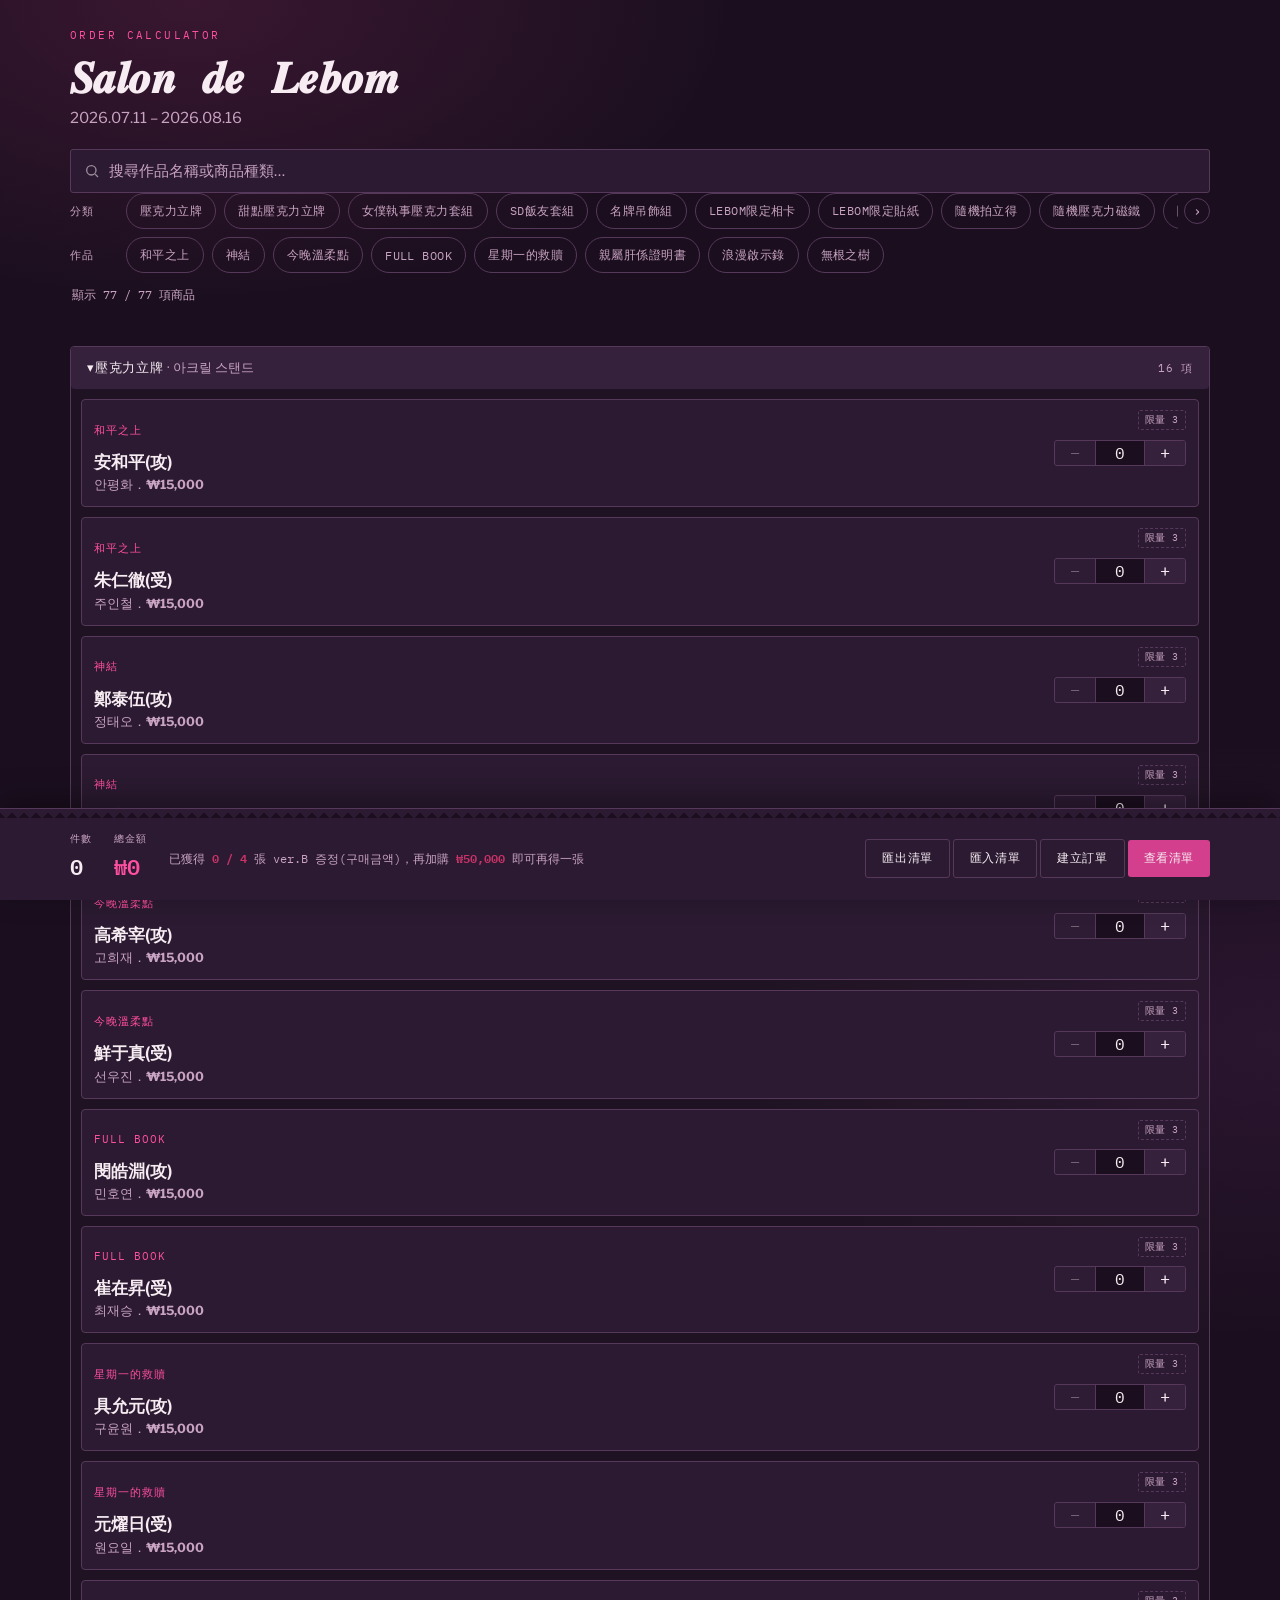
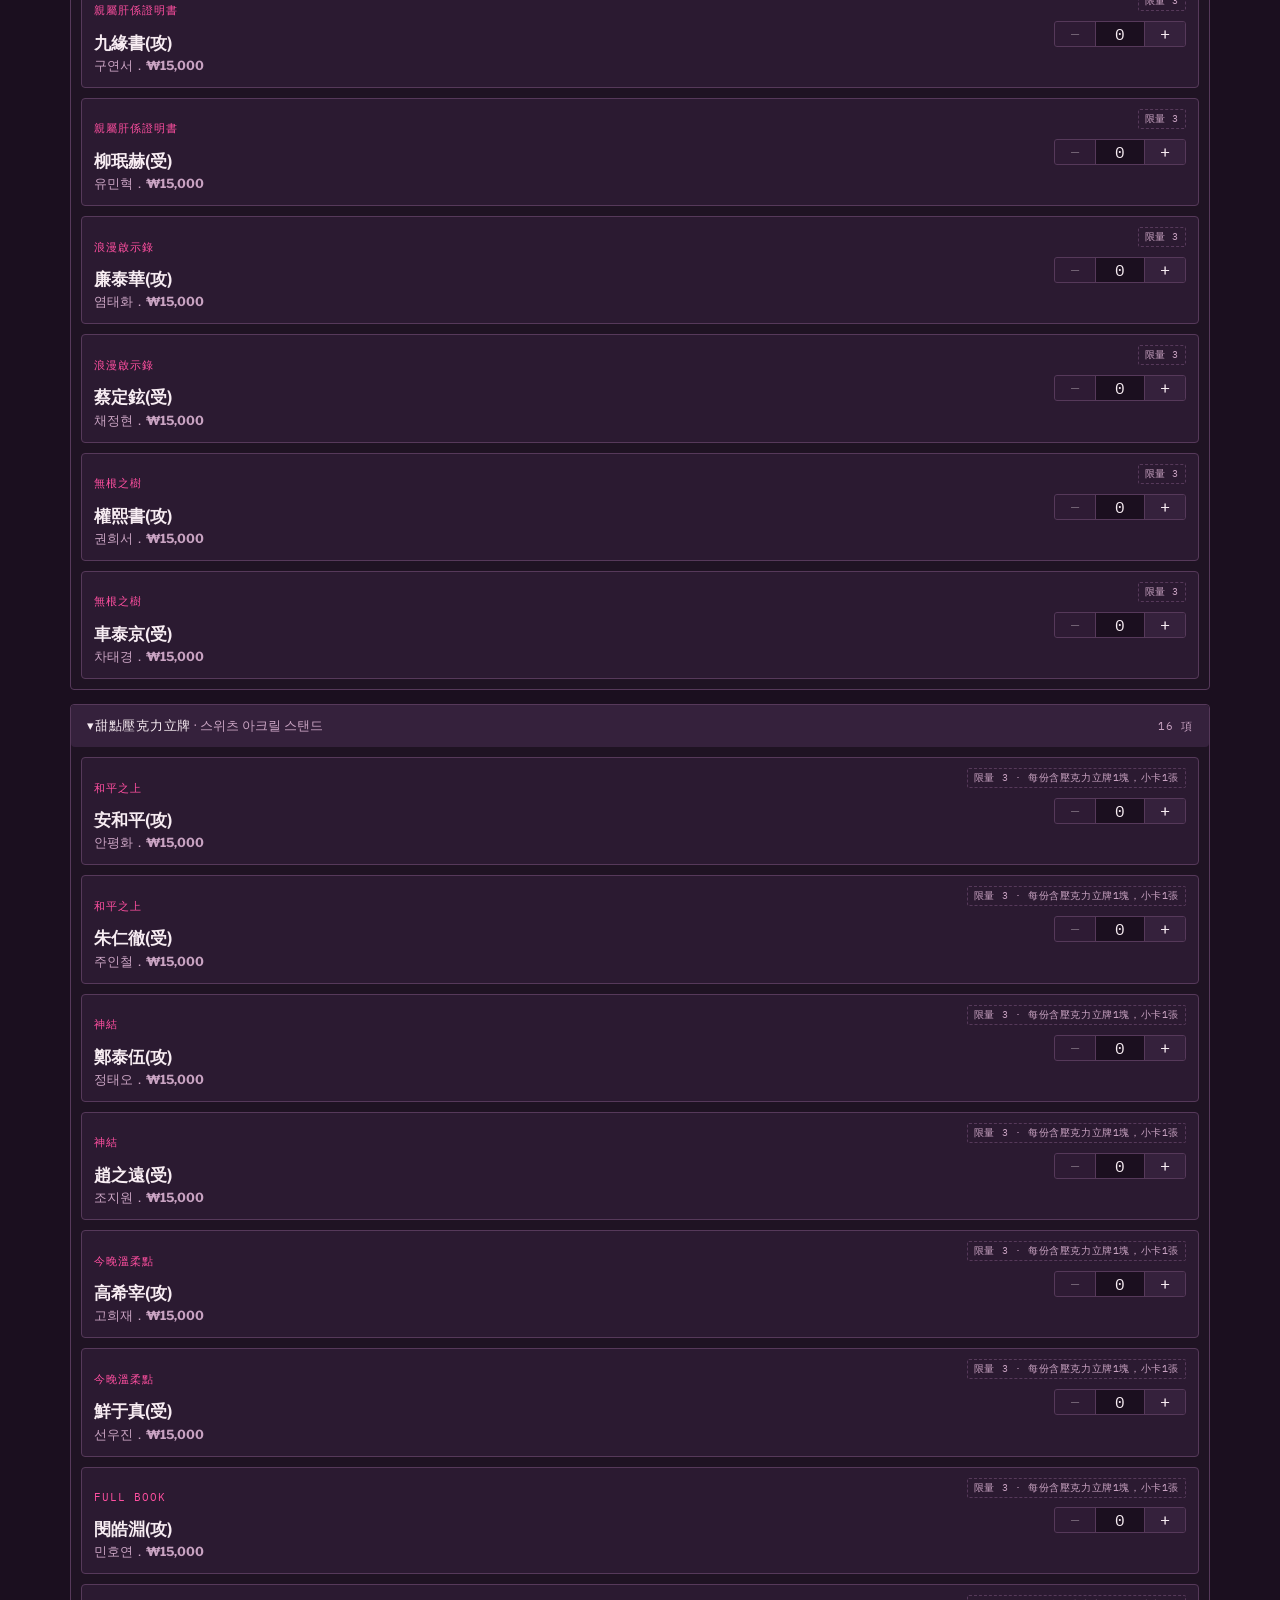
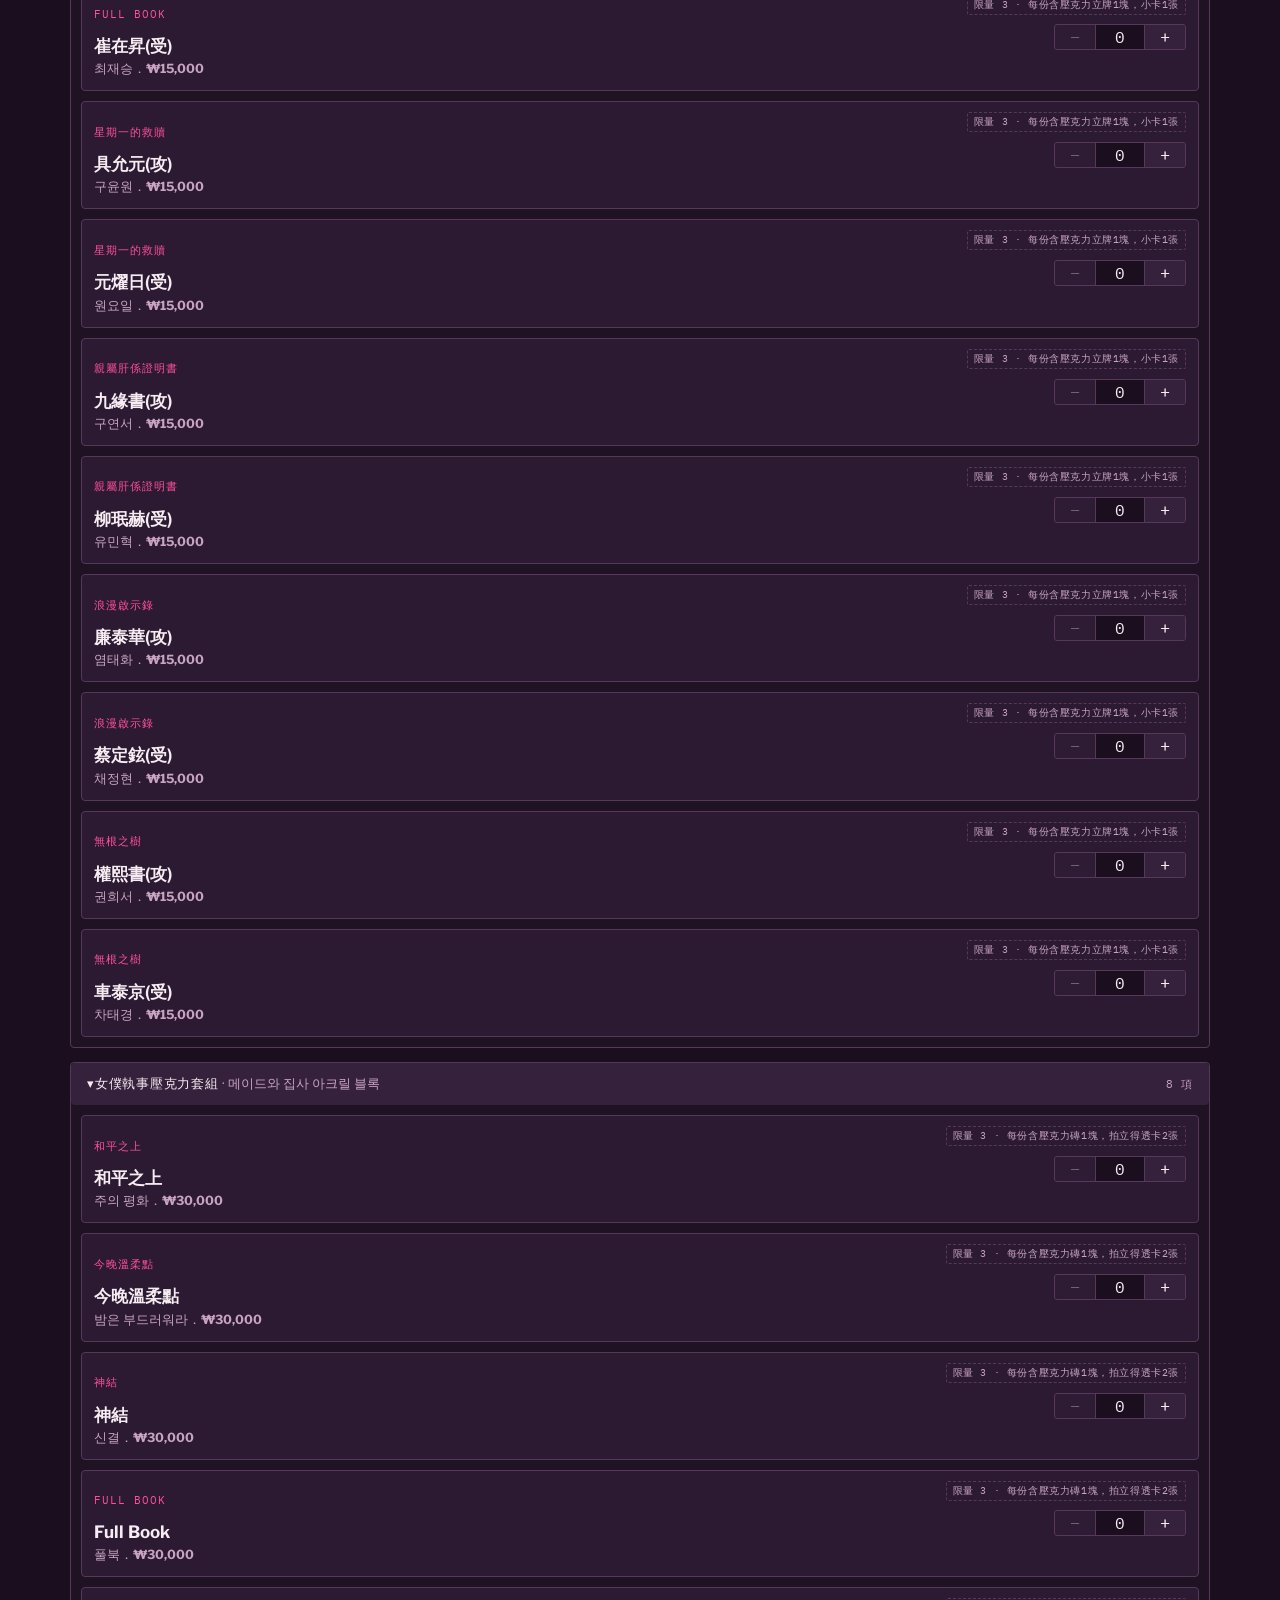
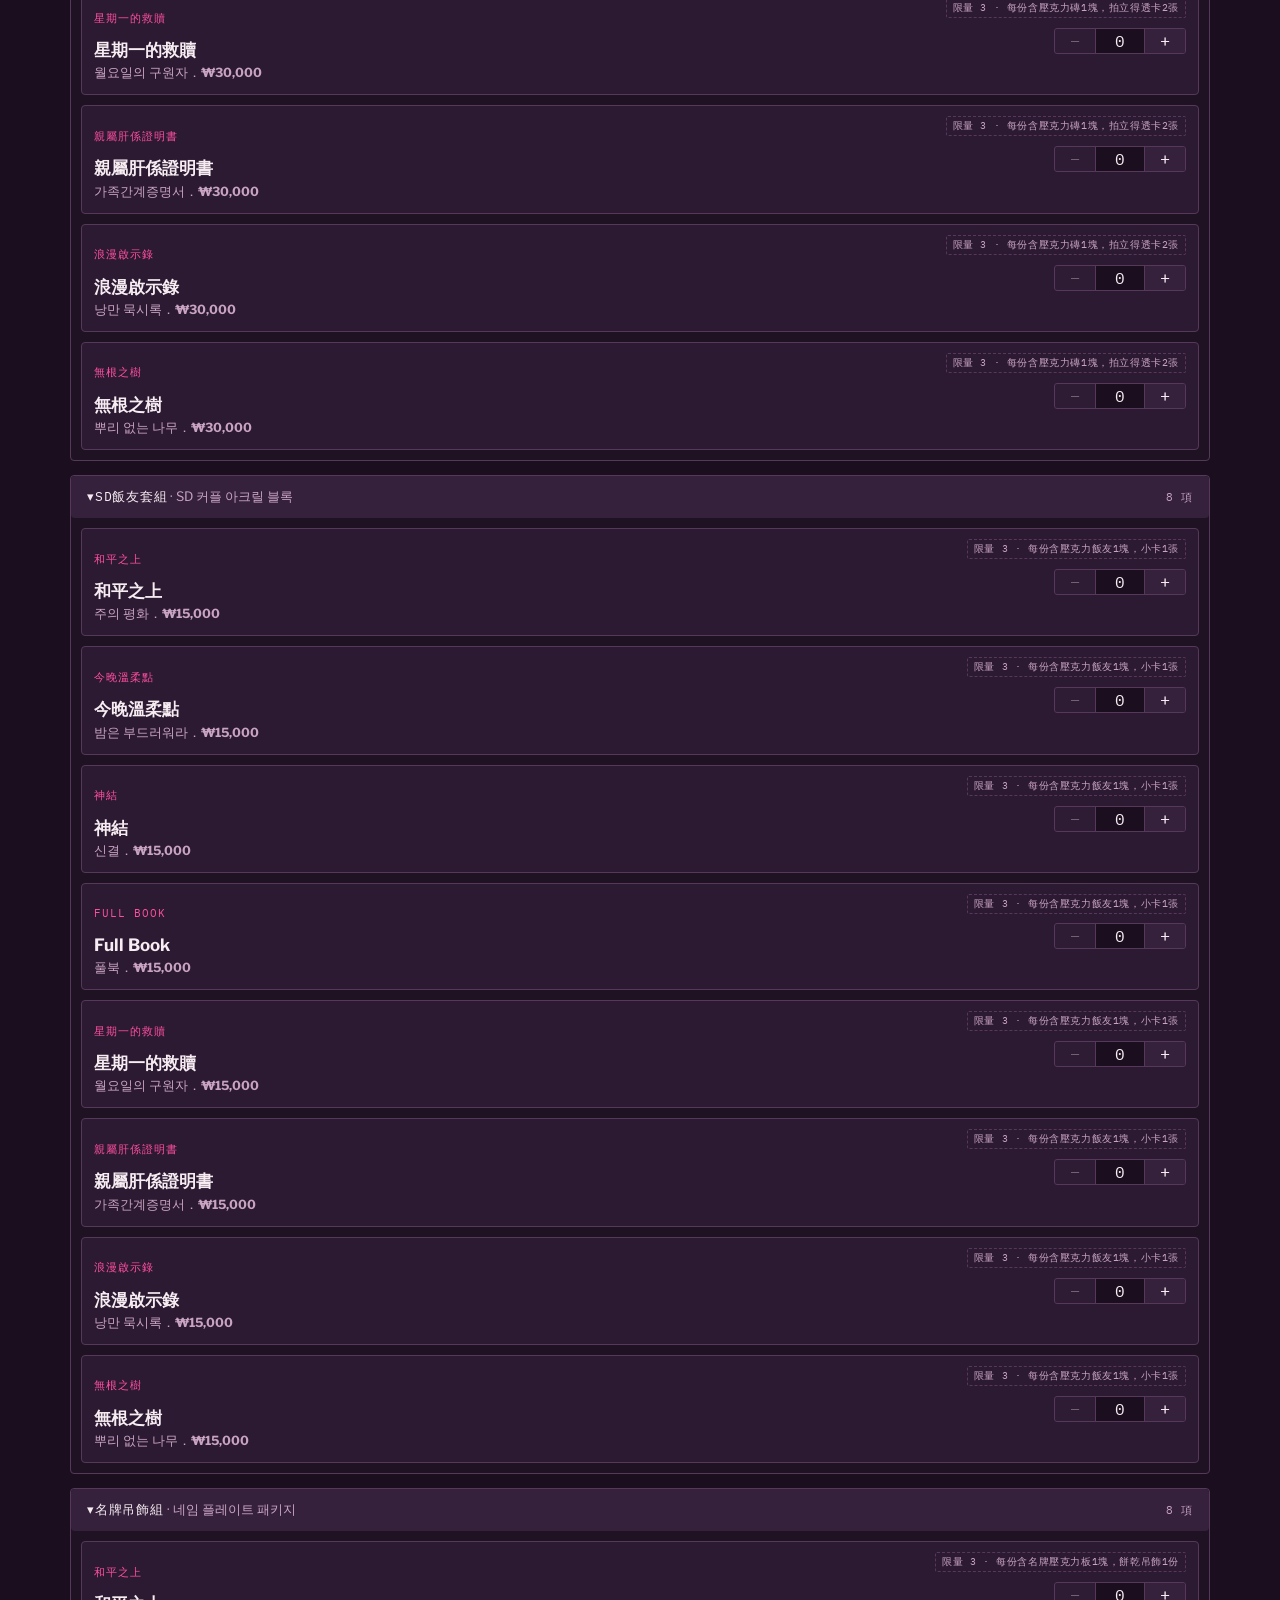
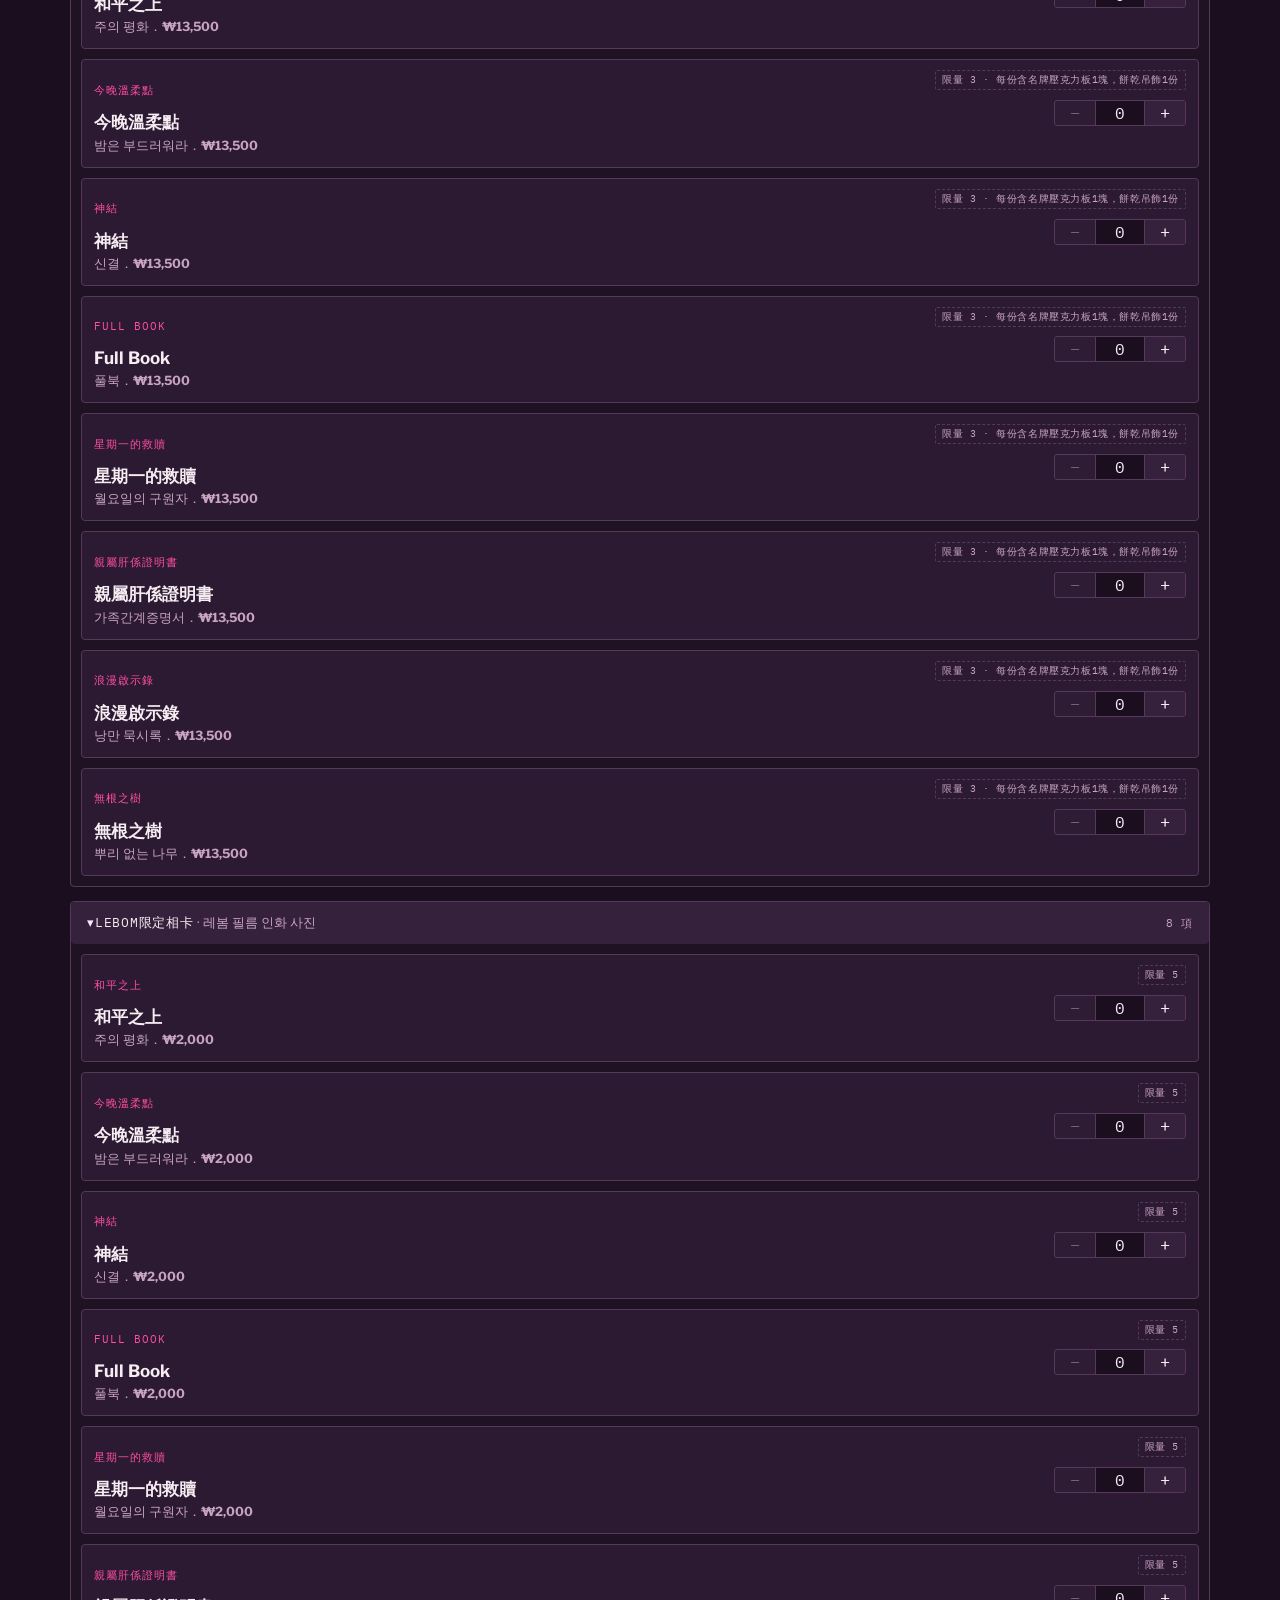
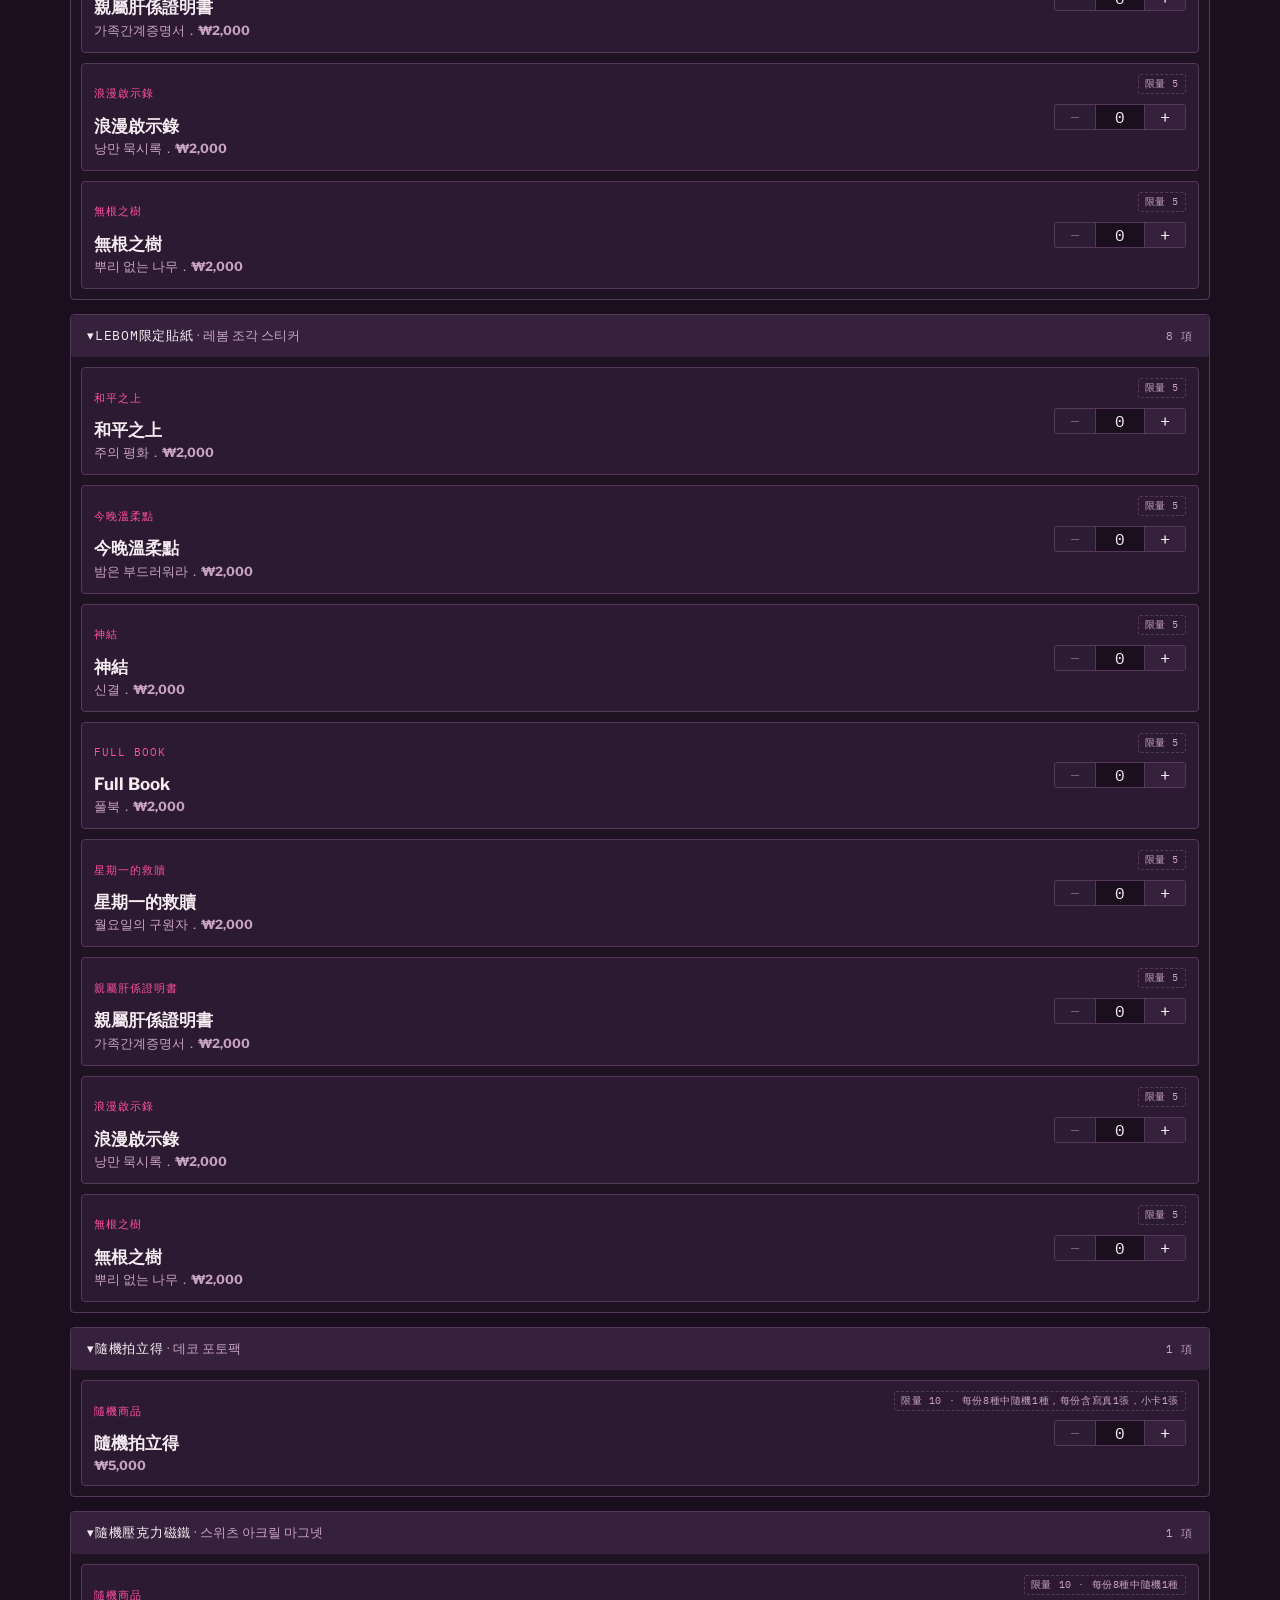
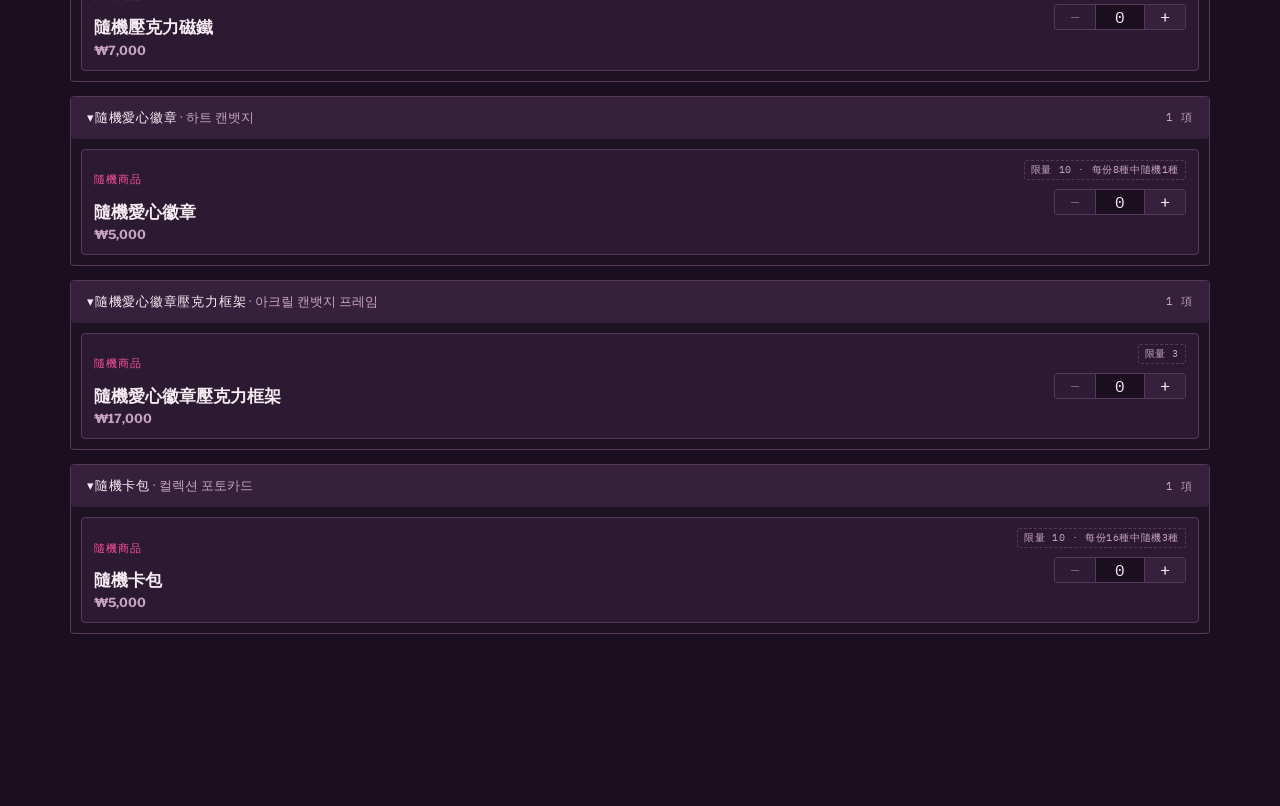
==== commit ceac862c: "feat: add orderlist" ====
--- a/index.html
+++ b/index.html
@@ -304,7 +304,6 @@
     border: 1px dashed var(--line);
     padding: 2px 6px;
     border-radius: 2px;
-    transform: rotate(2deg);
   }
 
   .card .series{
@@ -497,7 +496,7 @@
   }
   #toggleTicket:hover{ background: var(--forest-lt); }
 
-  #exportBtn, #importBtn{
+  #exportBtn, #importBtn, #createOrderBtn{
     background: transparent;
     color: var(--paper);
     border: 1px solid var(--line);
@@ -510,7 +509,7 @@
     cursor:pointer;
     white-space:nowrap;
   }
-  #exportBtn:hover, #importBtn:hover{ border-color: var(--mustard); color: var(--mustard); }
+  #exportBtn:hover, #importBtn:hover, #createOrderBtn:hover{ border-color: var(--mustard); color: var(--mustard); }
 
   .ticket-detail{
     display:none;
@@ -643,11 +642,15 @@
         <span class="label">總金額</span>
         <span class="value total" id="statTotal">KRW ₩0</span>
       </div>
-      <p class="ticket-gift-hint" id="giftHint" aria-live="polite"></p>
+            <p class="ticket-gift-hint" id="giftHint" aria-live="polite"></p>
+
+      <div>
       <button id="exportBtn" type="button">匯出清單</button>
       <button id="importBtn" type="button">匯入清單</button>
       <input id="importFile" type="file" accept=".csv" style="display:none">
+      <button id="createOrderBtn" type="button">建立訂單</button>
       <button id="toggleTicket" type="button" aria-expanded="false">查看清單</button>
+      </div>
     </div>
 
     <div class="ticket-detail" id="ticketDetail">
@@ -1074,6 +1077,87 @@
 const exportBtn = document.getElementById('exportBtn');
 exportBtn.addEventListener('click', exportCart);
 
+function orderPageHtml(){
+  const { lines, totalItems, totalAmount } = computeCart();
+  const giftCount = Math.min(GIFT_MAX, Math.floor(totalAmount / GIFT_TIER_AMOUNT));
+
+  const itemRows = lines.map(l => {
+    const line1 = (l.series === l.name ? [l.category, l.series] : [l.category, l.series, l.name]).filter(Boolean).join('．');
+    const line2 = (l.subseries === l.subname ? [l.subcategory, l.subseries] : [l.subcategory, l.subseries, l.subname]).filter(Boolean).join('．');
+    return `
+      <div class="item-row">
+        <div class="item-lines">
+          <div class="item-line1">${line1} <span class="n">×${l.qty}</span></div>
+          ${line2 ? `<div class="item-line2">${line2}</div>` : ''}
+        </div>
+        <span class="item-amount">${fmtMoney(l.qty * l.price)}</span>
+      </div>`;
+  }).join('');
+
+  return `<!DOCTYPE html>
+<html lang="zh-Hant">
+<head>
+<meta charset="UTF-8">
+<title>訂單明細 - Salon de Lebom</title>
+<style>
+  :root{ --ink:#1B0F1F; --panel:#2B1A31; --line:#56395A; --paper:#F7ECF2; --paper-dim:#C9A3C2; --forest:#D43F8D; --mustard:#FF4FA0; }
+  *{ box-sizing:border-box; }
+  body{ margin:0; padding:24px 20px 60px; background:var(--ink); color:var(--paper); font-family:'Libre Franklin', system-ui, sans-serif; }
+  h1{ font-family:'IBM Plex Mono', ui-monospace, monospace; font-size:22px; margin:0 0 4px; }
+  .sub{ color:var(--paper-dim); font-size:13px; margin:0 0 24px; }
+  .stats{ display:flex; gap:24px; margin-bottom:24px; }
+  .stat .label{ font-family:'IBM Plex Mono', ui-monospace, monospace; font-size:11px; letter-spacing:.1em; text-transform:uppercase; color:var(--paper-dim); }
+  .stat .value{ font-family:'IBM Plex Mono', ui-monospace, monospace; font-size:24px; font-weight:600; }
+  .stat .value.total{ color:var(--mustard); }
+  h3{ font-family:'IBM Plex Mono', ui-monospace, monospace; font-size:12px; letter-spacing:.1em; text-transform:uppercase; color:var(--paper-dim); margin:28px 0 10px; }
+  .item-row{ display:flex; justify-content:space-between; align-items:flex-start; font-size:13.5px; padding:8px 0; border-bottom:1px solid var(--line); gap:10px; }
+  .item-row .n{ color:var(--paper-dim); font-family:'IBM Plex Mono', ui-monospace, monospace; }
+  .item-lines{ display:flex; flex-direction:column; gap:2px; min-width:0; }
+  .item-line1{ color:var(--paper); }
+  .item-line2{ font-size:11.5px; color:var(--paper-dim); }
+  .item-amount{ flex:0 0 auto; white-space:nowrap; }
+  .gift-row{ display:flex; align-items:center; gap:10px; padding:8px 0; border-bottom:1px solid var(--line); }
+  .gift-check{ width:16px; height:16px; border-radius:50%; border:1px solid var(--paper-dim); flex-shrink:0; display:flex; align-items:center; justify-content:center; font-size:10px; }
+  .gift-row.unlocked .gift-check{ background:var(--forest); border-color:var(--forest); color:var(--paper); }
+  .gift-row .g-name{ font-size:13.5px; }
+  .gift-row.unlocked .g-name{ color:var(--paper); }
+  .gift-row:not(.unlocked) .g-name{ color:var(--paper-dim); }
+  .gift-row .g-req{ margin-left:auto; font-family:'IBM Plex Mono', ui-monospace, monospace; font-size:11px; color:var(--paper-dim); }
+</style>
+</head>
+<body>
+  <h1>訂單明細</h1>
+  <p class="sub">${new Date().toLocaleString('zh-TW')}</p>
+  <div class="stats">
+    <div class="stat"><div class="label">件數</div><div class="value">${fmtInt(totalItems)}</div></div>
+    <div class="stat"><div class="label">總金額</div><div class="value total">${fmtMoney(totalAmount)}</div></div>
+  </div>
+  <h3>已選商品</h3>
+  ${itemRows || '<p class="no-items">尚未選擇任何商品。</p>'}
+  <h3>滿額贈品</h3>
+  <div class="gift-row${giftCount > 0 ? ' unlocked' : ''}">
+    <span class="gift-check">${giftCount > 0 ? '✓' : ''}</span>
+    <span class="g-name">${GIFT_NAME}</span>
+    <span class="g-req">已獲得 ${giftCount} / ${GIFT_MAX} 張</span>
+  </div>
+</body>
+</html>`;
+}
+
+function openOrderPage(){
+  const { lines } = computeCart();
+  if (lines.length === 0){
+    alert('尚未選擇任何商品，無法建立訂單。');
+    return;
+  }
+  const blob = new Blob([orderPageHtml()], { type: 'text/html;charset=utf-8;' });
+  const url = URL.createObjectURL(blob);
+  window.open(url, '_blank');
+}
+
+const createOrderBtn = document.getElementById('createOrderBtn');
+createOrderBtn.addEventListener('click', openOrderPage);
+
 function parseCsvLine(line){
   const cells = [];
   let cur = '';
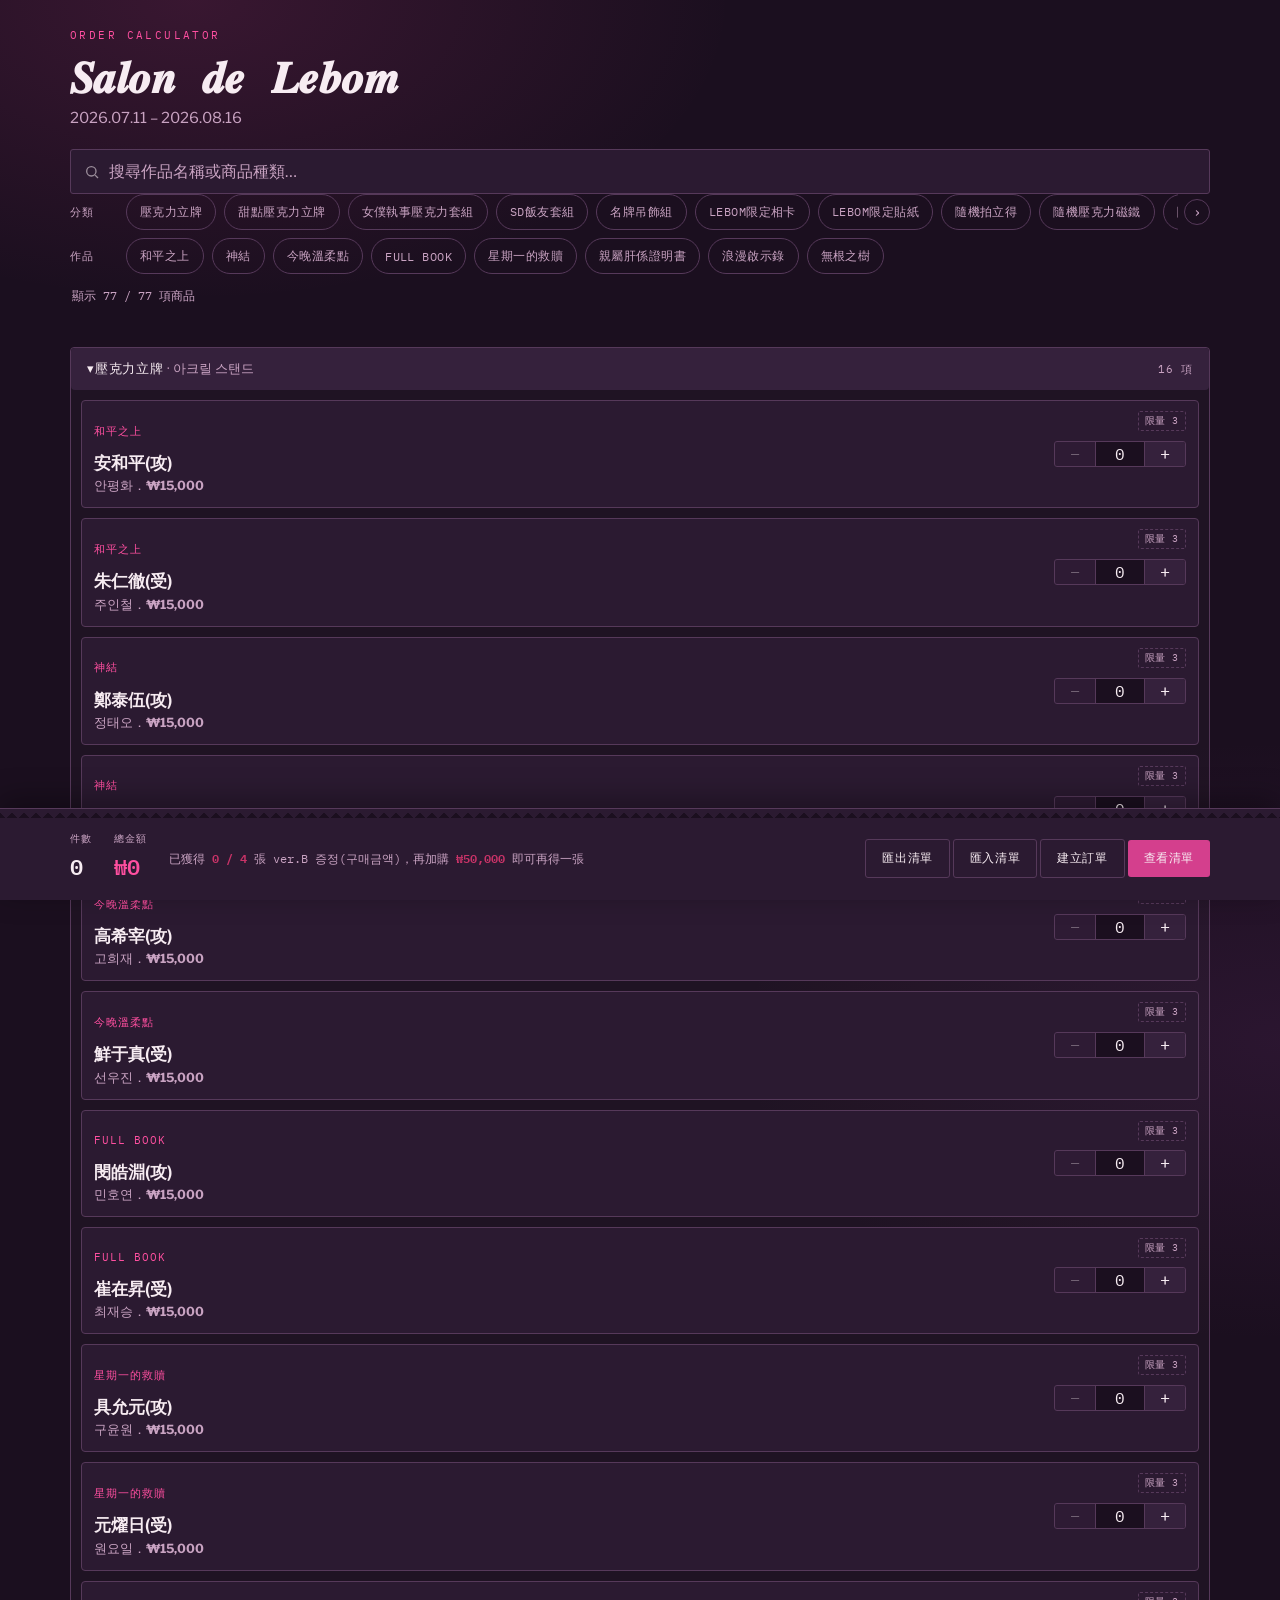
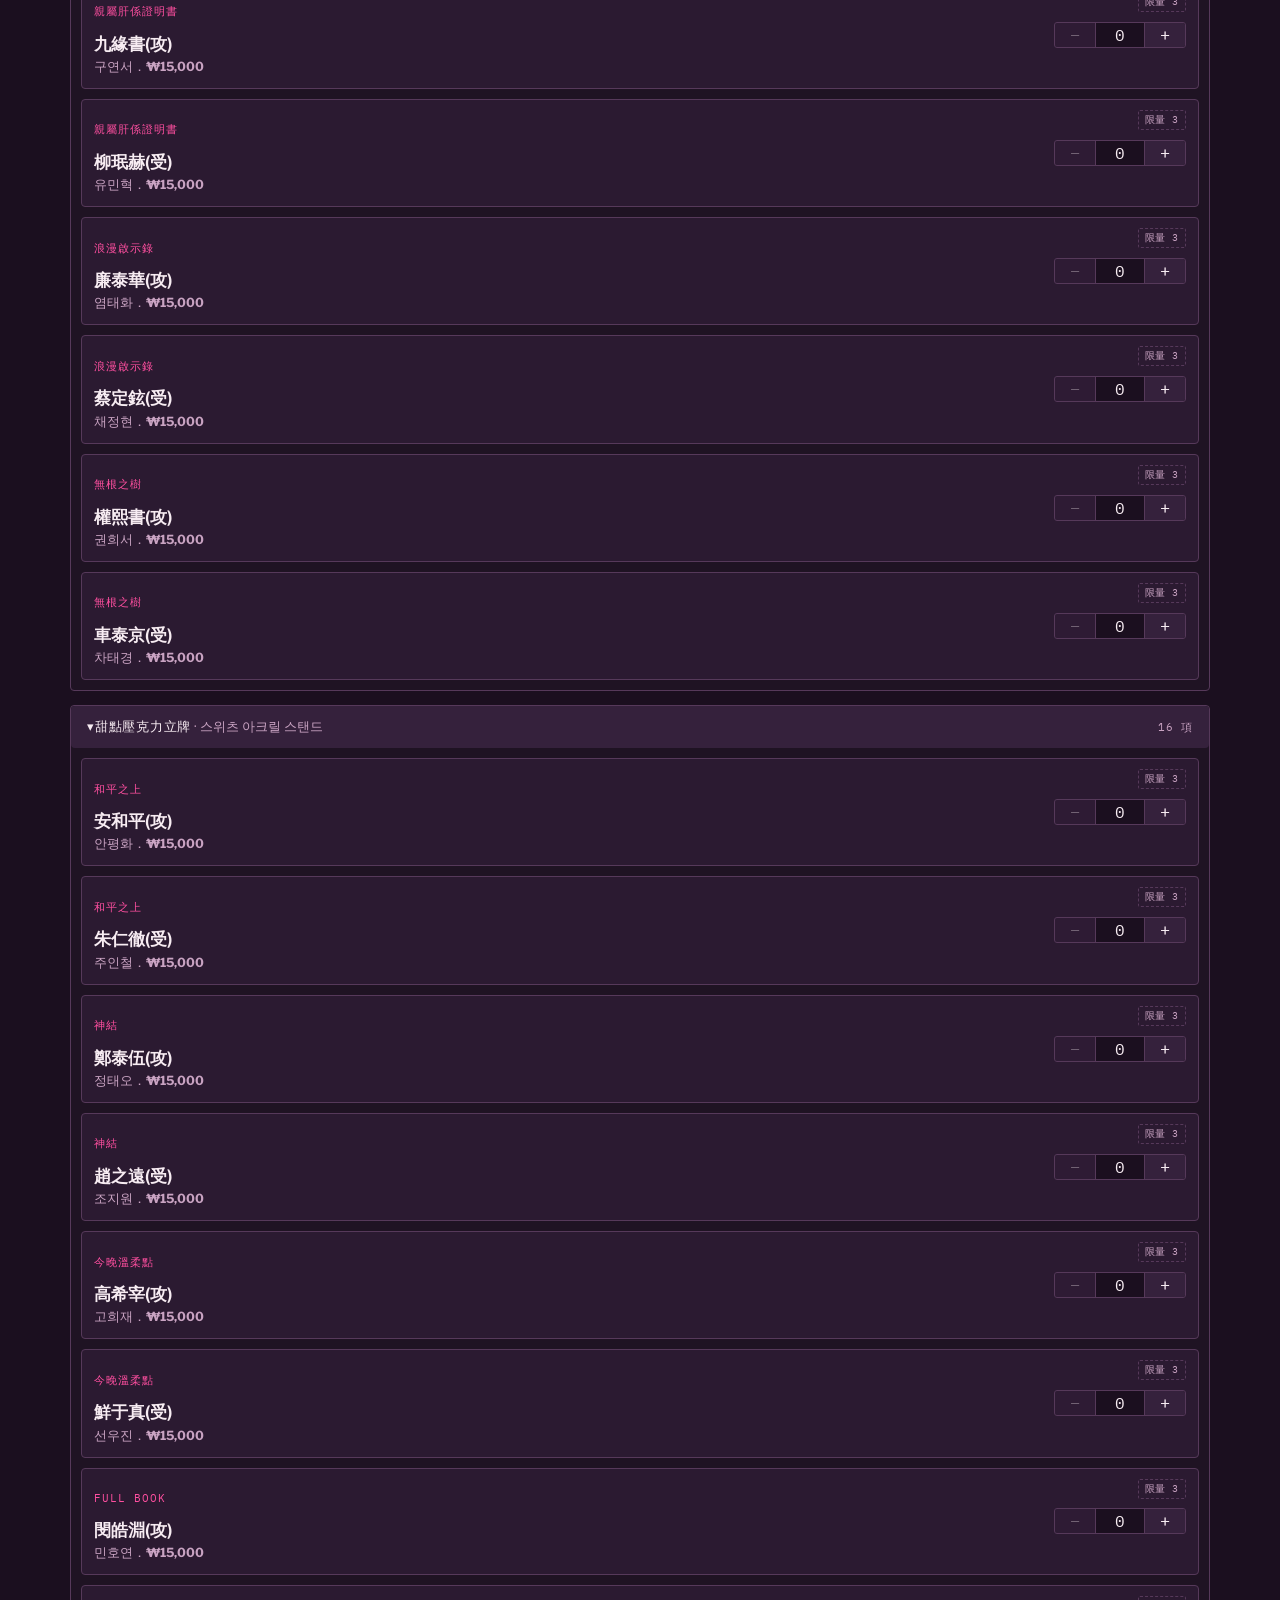
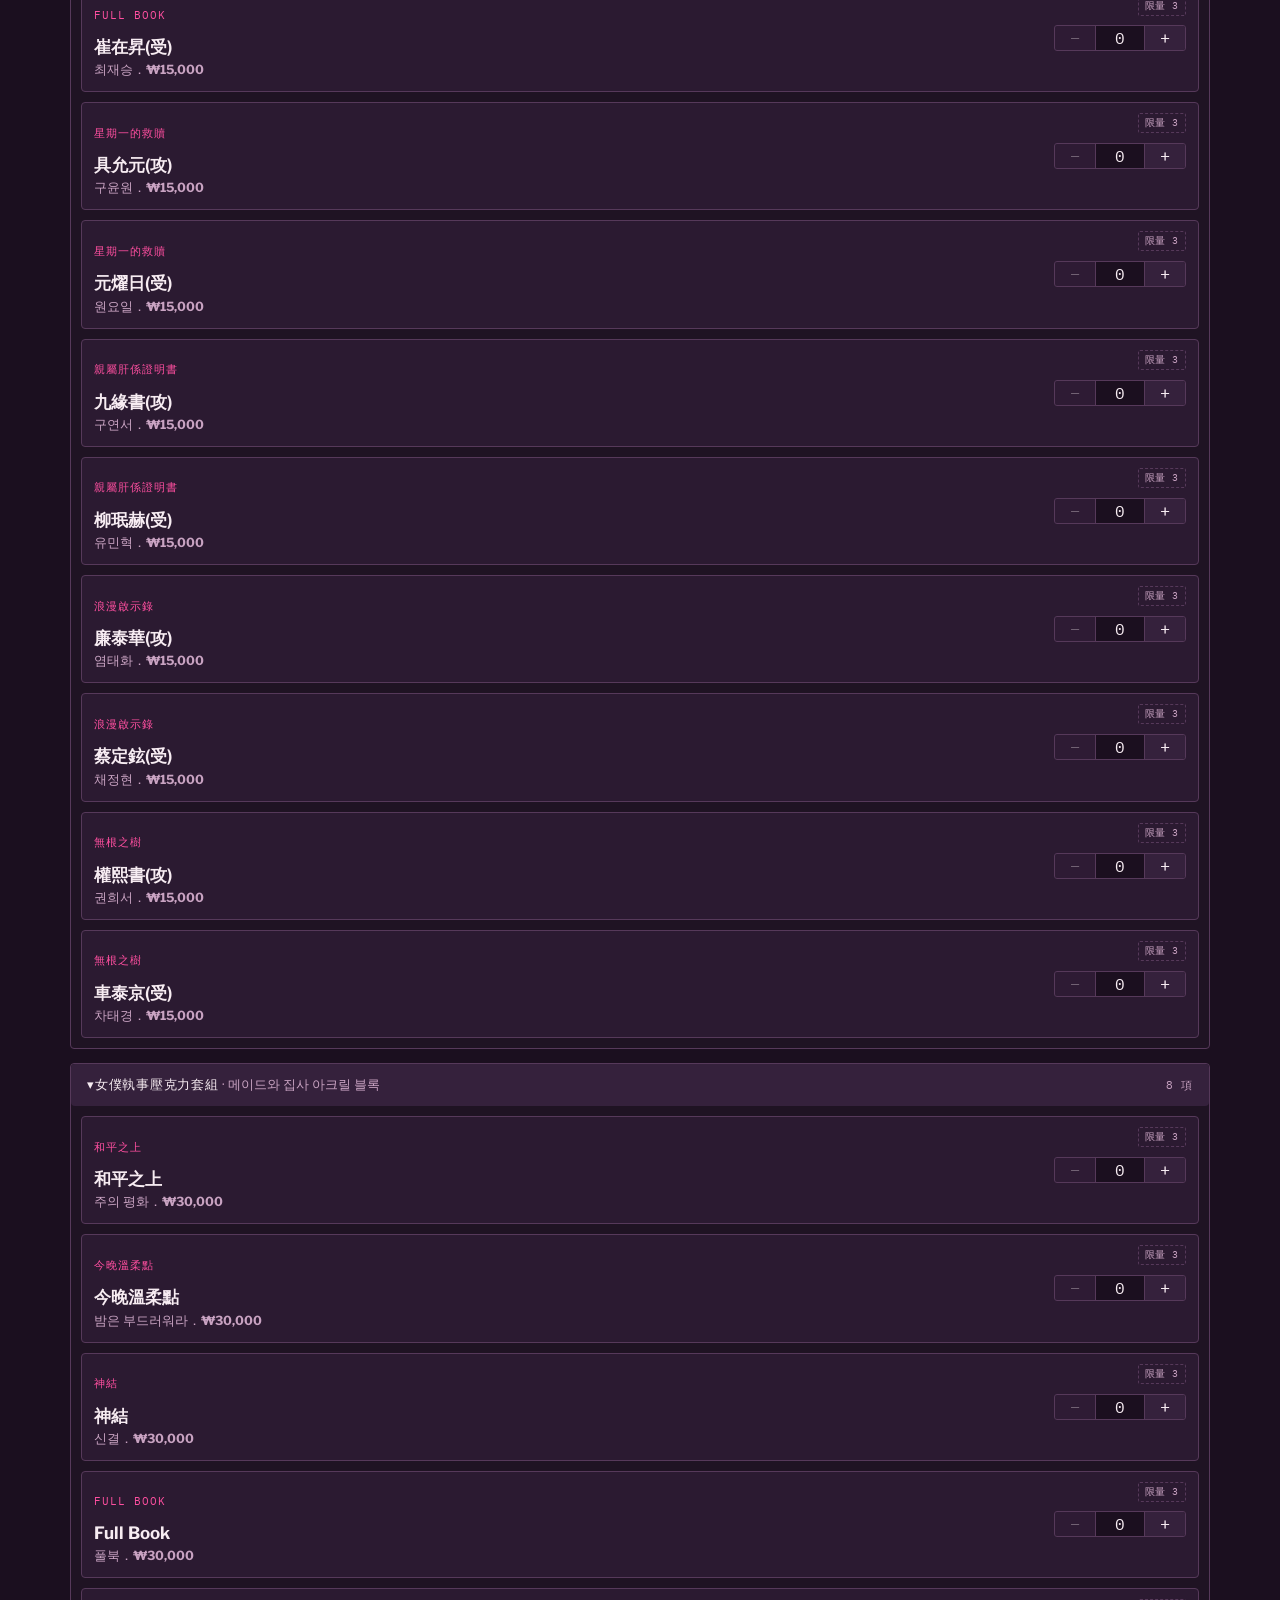
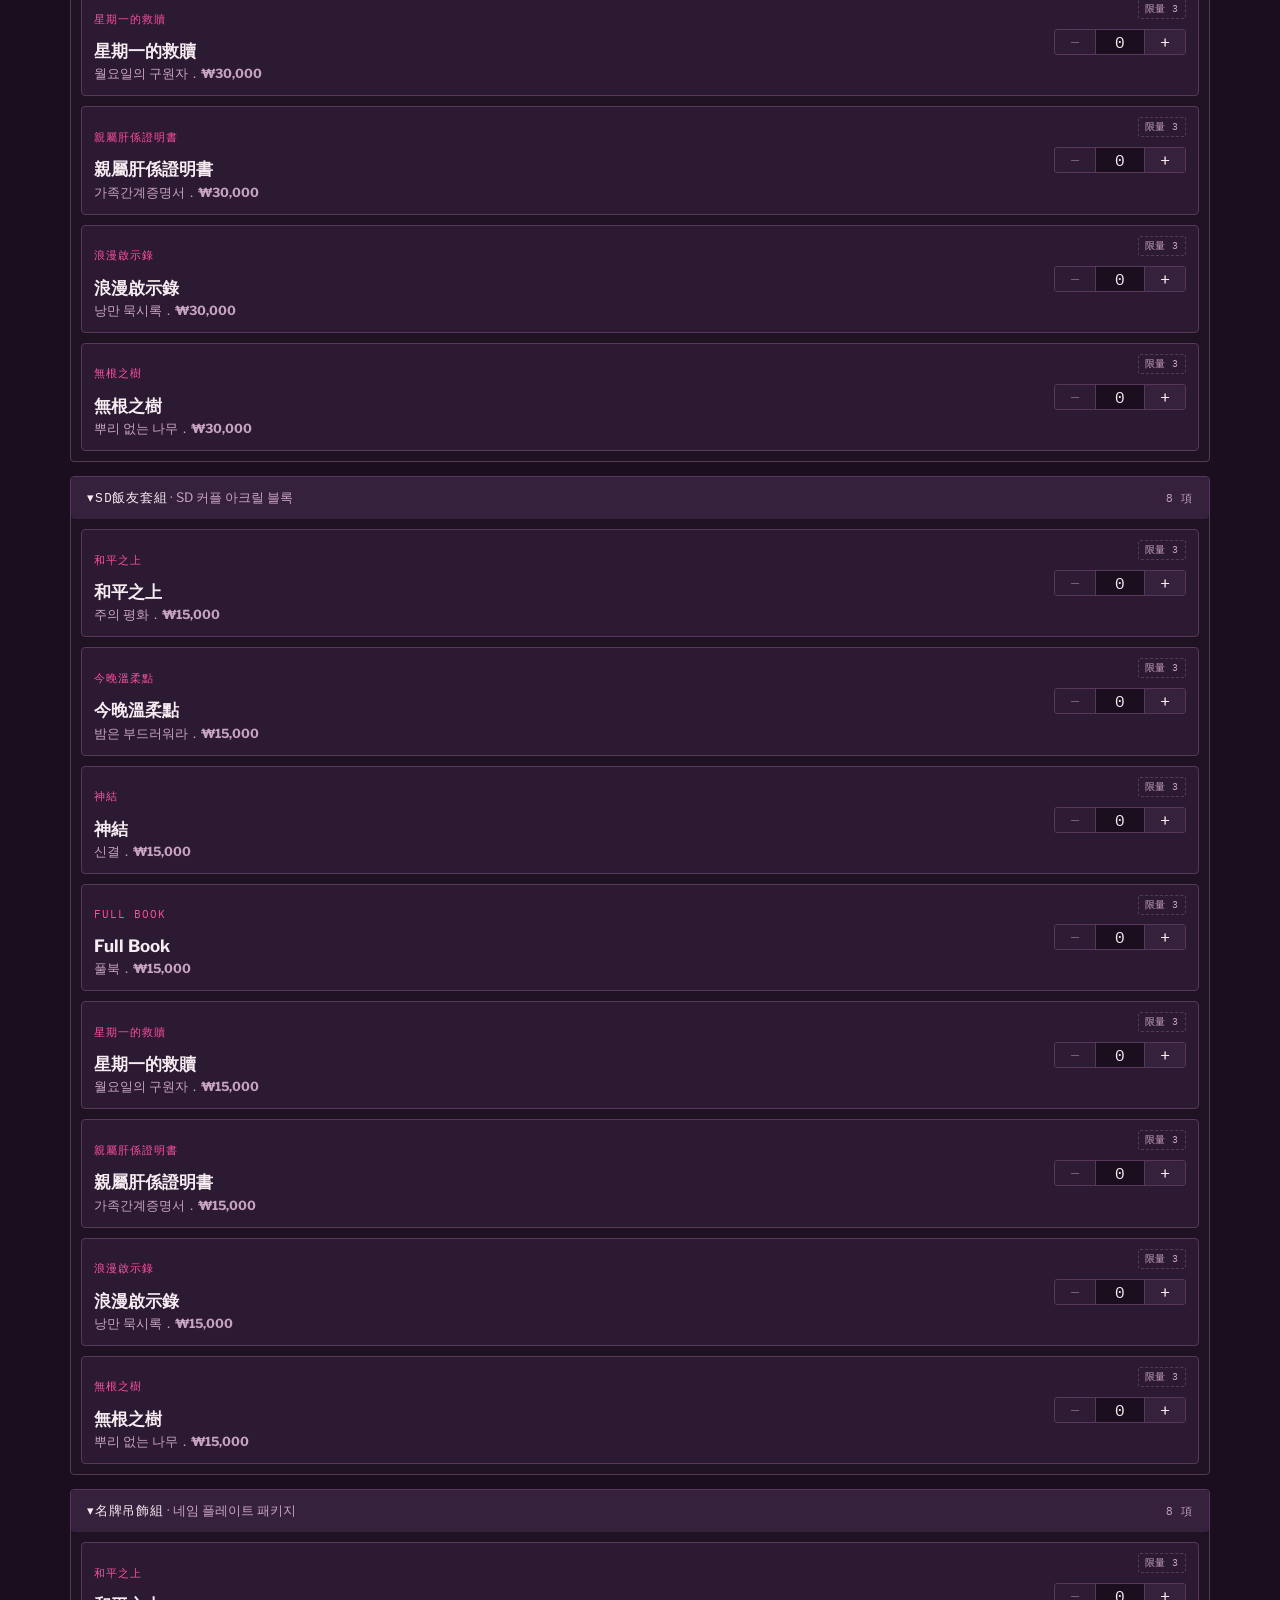
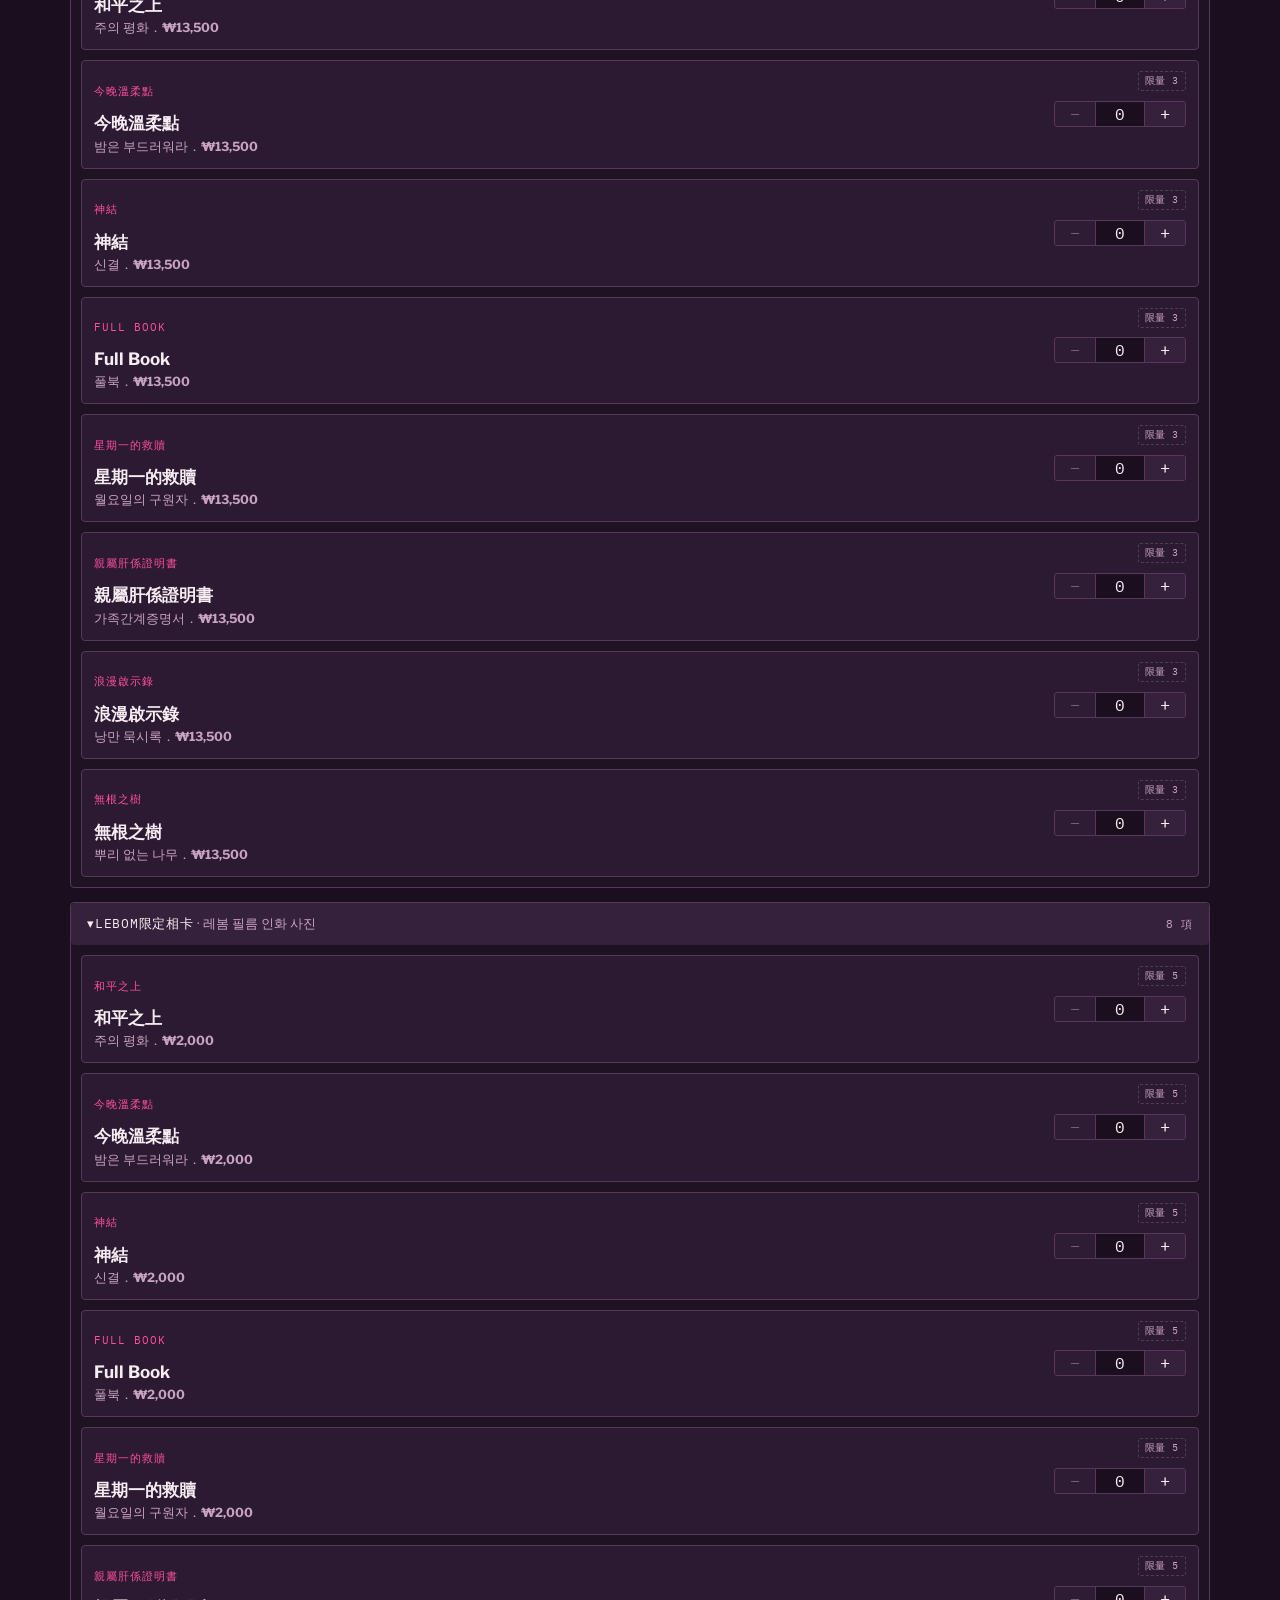
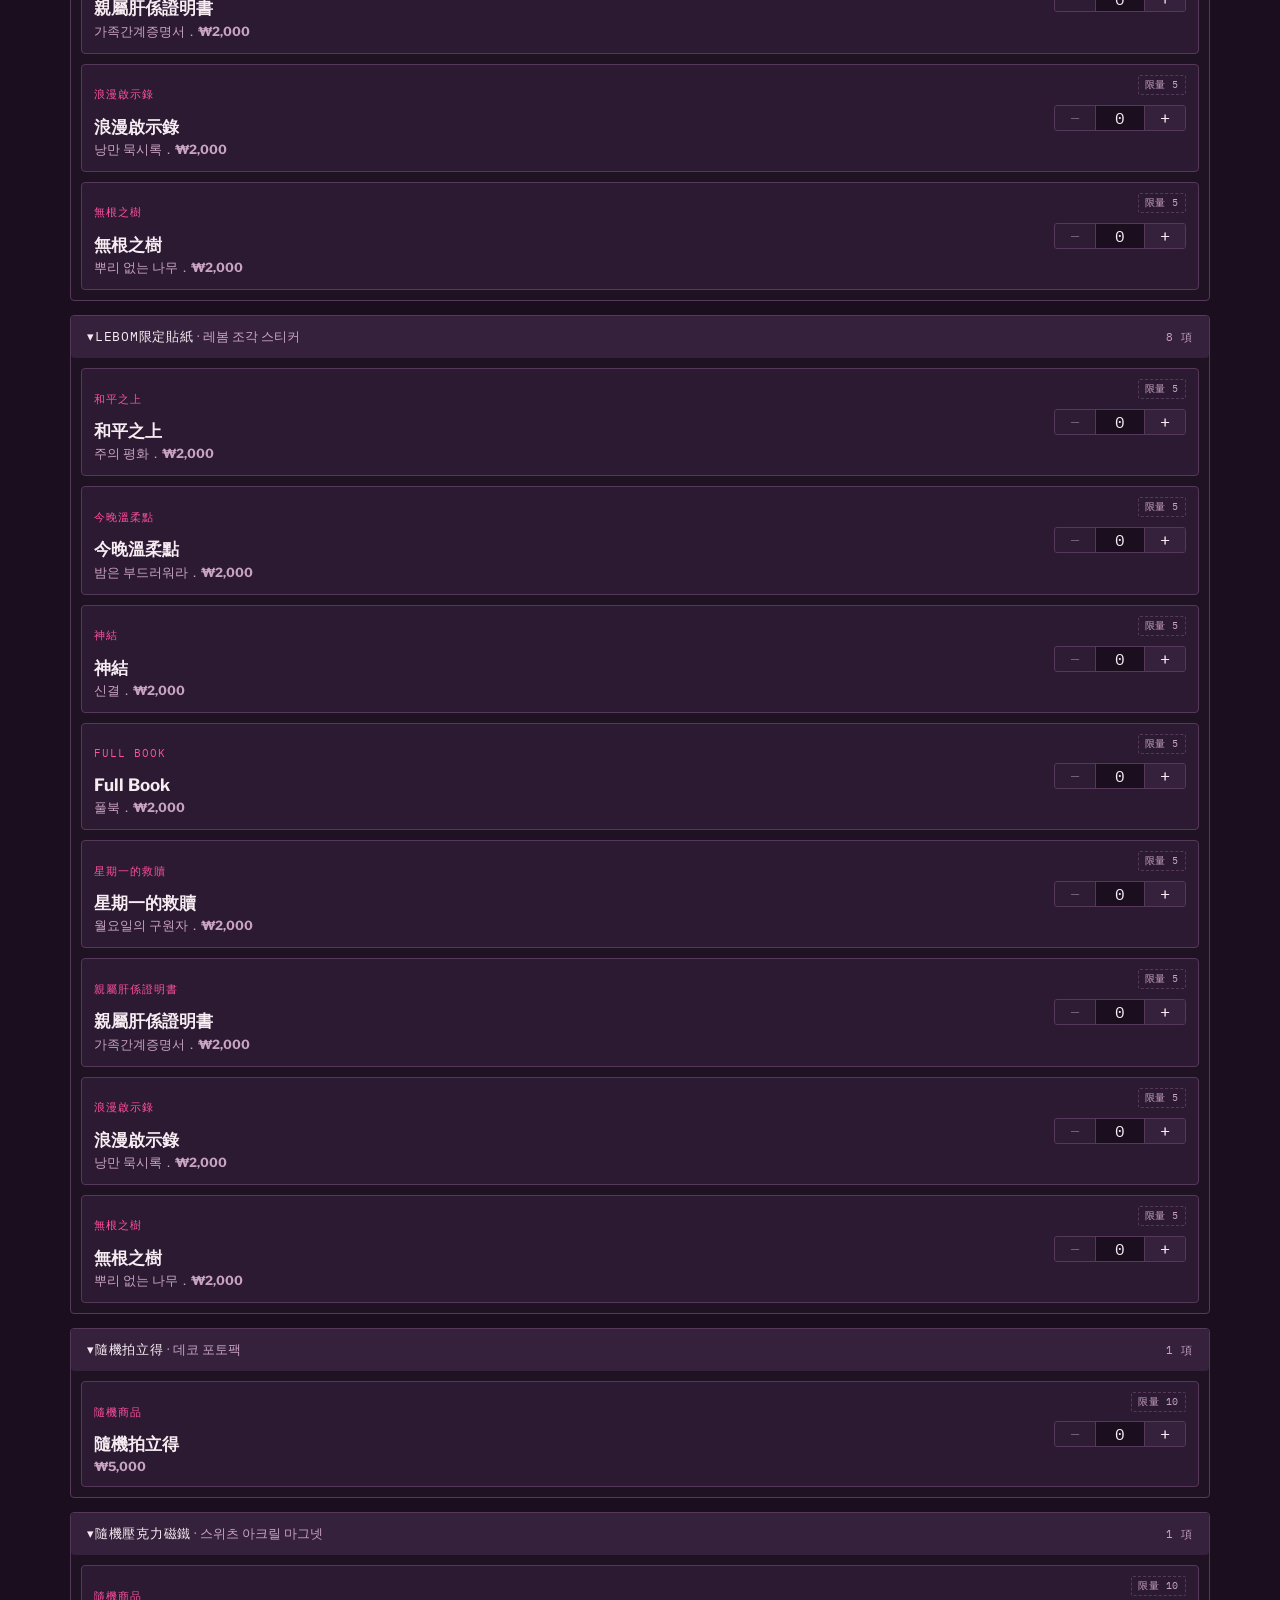
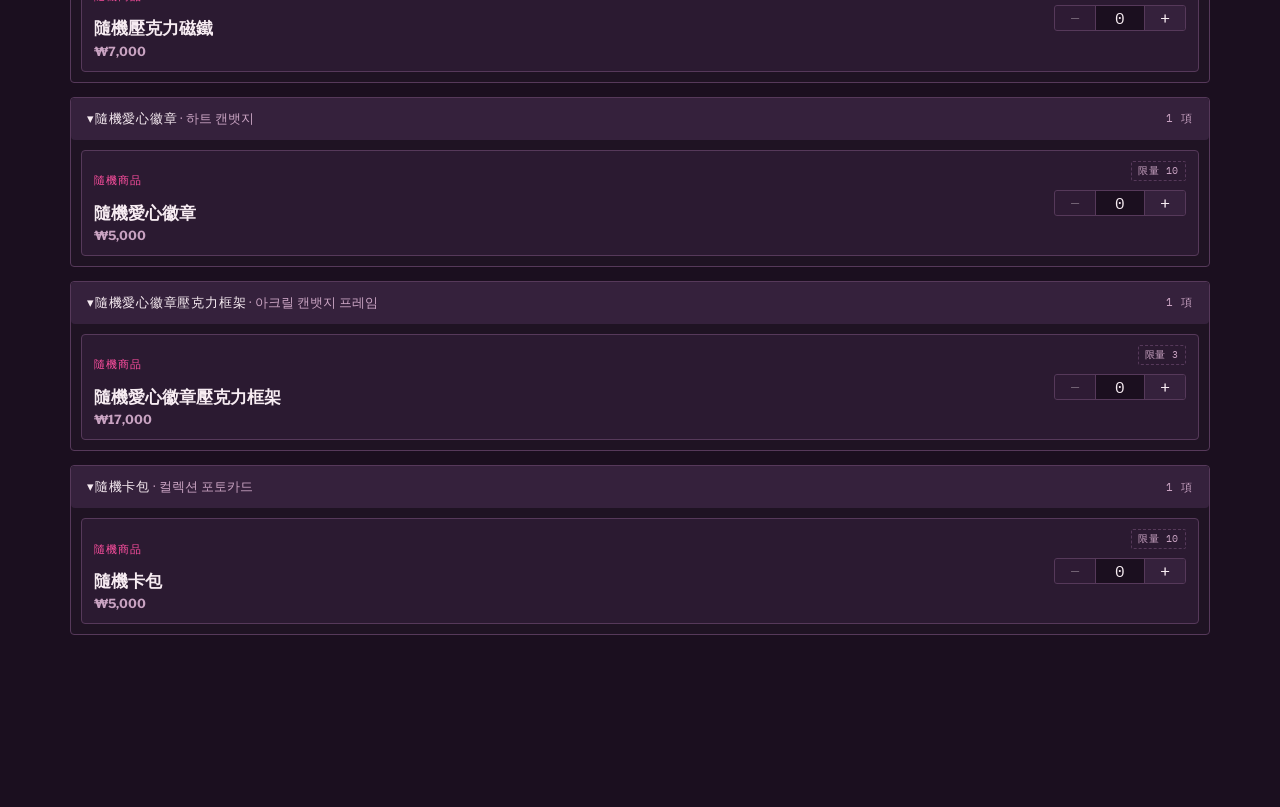
==== commit f560b791: "fix: hide category when viewing total" ====
--- a/index.html
+++ b/index.html
@@ -8,590 +8,7 @@
 <link rel="preconnect" href="https://fonts.googleapis.com">
 <link rel="preconnect" href="https://fonts.gstatic.com" crossorigin>
 <link href="https://fonts.googleapis.com/css2?family=IBM+Plex+Mono:wght@400;500;600;700&family=Libre+Franklin:wght@400;500;600;700;800&display=swap" rel="stylesheet">
-
-<style>
-  :root{
-    --ink:        #1B0F1F;
-    --panel:      #2B1A31;
-    --panel-2:    #35213C;
-    --line:       #56395A;
-    --paper:      #F7ECF2;
-    --paper-dim:  #C9A3C2;
-    --forest:     #D43F8D;
-    --forest-lt:  #EF5DA8;
-    --stamp:      #C93368;
-    --mustard:    #FF4FA0;
-
-    --font-display: 'IBM Plex Mono', ui-monospace, monospace;
-    --font-body: 'Libre Franklin', system-ui, sans-serif;
-
-    --ticket-h-collapsed: 118px;
-    --ticket-h-expanded: 320px;
-  }
-
-  *{ box-sizing:border-box; }
-  html,body{ margin:0; padding:0; }
-
-  body{
-    background:
-      radial-gradient(ellipse 900px 500px at 15% 0%, rgba(212,63,141,.16), transparent 60%),
-      radial-gradient(ellipse 900px 500px at 100% 10%, rgba(140,60,150,.14), transparent 60%),
-      var(--ink);
-    color:var(--paper);
-    font-family:var(--font-body);
-    min-height:100vh;
-    padding-bottom: calc(var(--ticket-h-collapsed) + 24px);
-  }
-
-  body.ticket-open{
-    padding-bottom: calc(var(--ticket-h-expanded) + 24px);
-  }
-
-  a{ color:inherit; }
-
-  ::selection{ background:var(--mustard); color:var(--ink); }
-
-  :focus-visible{
-    outline: 2px solid var(--mustard);
-    outline-offset: 2px;
-  }
-
-  /* ---------- Header ---------- */
-  .site-header{
-    padding: 28px 20px 18px;
-    max-width: 1180px;
-    margin: 0 auto;
-  }
-
-  .eyebrow{
-    font-family: var(--font-display);
-    font-size: 11px;
-    letter-spacing: .22em;
-    text-transform: uppercase;
-    color: var(--mustard);
-    margin: 0 0 6px;
-  }
-
-  h1{
-    font-family: var(--font-display);
-    font-weight: 700;
-    text-transform: uppercase;
-    letter-spacing: .01em;
-    font-size: clamp(28px, 5vw, 44px);
-    margin: 0 0 4px;
-    color: var(--paper);
-  }
-
-  .subhead{
-    color: var(--paper-dim);
-    font-size: 15px;
-    margin: 0 0 22px;
-    max-width: 56ch;
-  }
-
-  .filter-row{
-    display:flex;
-    gap:12px;
-    flex-wrap: wrap;
-    align-items:center;
-  }
-
-  .search-wrap{
-    position:relative;
-    flex: 1 1 280px;
-    min-width: 220px;
-  }
-
-  .search-wrap svg{
-    position:absolute;
-    left:14px; top:50%;
-    transform:translateY(-50%);
-    width:16px; height:16px;
-    opacity:.55;
-  }
-
-  #search{
-    width:100%;
-    background: var(--panel);
-    border: 1px solid var(--line);
-    color: var(--paper);
-    font-family: var(--font-body);
-    font-size: 15px;
-    padding: 12px 14px 12px 38px;
-    border-radius: 3px;
-  }
-  #search::placeholder{ color: var(--paper-dim); }
-
-  .chip-line{
-    display:flex;
-    align-items:center;
-    gap:12px;
-    flex-wrap:nowrap;
-  }
-  .chip-line + .chip-line{ margin-top:8px; }
-
-  .chip-label{
-    font-family: var(--font-display);
-    font-size: 11px;
-    letter-spacing: .1em;
-    text-transform: uppercase;
-    color: var(--paper-dim);
-    flex: 0 0 auto;
-    width: 44px;
-  }
-
-  .chip-scroll{
-    display:flex;
-    align-items:center;
-    gap:6px;
-    flex:1 1 auto;
-    min-width:0;
-  }
-
-  .chip-row{
-    display:flex;
-    gap:8px;
-    flex-wrap:nowrap;
-    overflow-x:auto;
-    scroll-behavior:smooth;
-    scrollbar-width:none;
-    -ms-overflow-style:none;
-  }
-  .chip-row::-webkit-scrollbar{ display:none; }
-
-  .chip-arrow{
-    display:none;
-    flex:0 0 auto;
-    align-items:center;
-    justify-content:center;
-    width:26px;
-    height:26px;
-    background: transparent;
-    border: 1px solid var(--line);
-    color: var(--paper-dim);
-    border-radius: 999px;
-    cursor:pointer;
-    font-family: var(--font-display);
-    font-size: 14px;
-    line-height:1;
-    padding:0;
-  }
-  .chip-arrow:hover{ border-color: var(--forest-lt); color: var(--paper); }
-  .chip-arrow.visible{ display:flex; }
-
-  .chip{
-    font-family: var(--font-display);
-    font-size: 11.5px;
-    text-transform: uppercase;
-    letter-spacing: .04em;
-    background: transparent;
-    border: 1px solid var(--line);
-    color: var(--paper-dim);
-    padding: 9px 13px;
-    border-radius: 999px;
-    cursor:pointer;
-    white-space:nowrap;
-    transition: all .15s ease;
-  }
-  .chip:hover{ border-color: var(--forest-lt); color: var(--paper); }
-  .chip[aria-pressed="true"]{
-    background: var(--forest);
-    border-color: var(--forest);
-    color: var(--paper);
-  }
-
-  .result-count{
-    font-family: var(--font-display);
-    font-size: 12px;
-    color: var(--paper-dim);
-    margin: 14px 2px 0;
-  }
-
-  /* ---------- Catalog ---------- */
-  main{
-    max-width: 1180px;
-    margin: 0 auto;
-    padding: 10px 20px 30px;
-  }
-
-  #catalog{
-    display:flex;
-    flex-direction:column;
-    gap: 14px;
-    margin-top: 14px;
-  }
-
-  .category-block{
-    border: 1px solid var(--line);
-    border-radius: 4px;
-    background: rgba(255,255,255,.015);
-  }
-
-  .category-header{
-    width:100%;
-    display:flex;
-    align-items:center;
-    justify-content:space-between;
-    gap:12px;
-    background: var(--panel-2);
-    border:none;
-    color: var(--paper);
-    font-family: var(--font-display);
-    font-size: 13px;
-    text-transform: uppercase;
-    letter-spacing: .06em;
-    padding: 12px 16px;
-    cursor:pointer;
-    border-radius: 4px;
-    text-align:left;
-  }
-  .category-header:hover{ background: var(--forest); }
-
-  .category-header .cat-name::before{
-    content: "▾ ";
-    display:inline-block;
-  }
-  .category-header[aria-expanded="false"] .cat-name::before{
-    content: "▸ ";
-  }
-
-  .category-header .cat-count{
-    font-size: 11px;
-    color: var(--paper-dim);
-    font-weight: 400;
-  }
-  .category-header:hover .cat-count{ color: var(--paper); }
-
-  .category-body{
-    display:flex;
-    flex-direction:column;
-    gap: 10px;
-    padding: 10px;
-  }
-  .category-body[hidden]{ display:none; }
-
-  .card{
-    background: var(--panel);
-    border: 1px solid var(--line);
-    border-radius: 4px;
-    padding: 12px;
-    display:flex;
-    flex-direction:row;
-    align-items:center;
-    gap:16px;
-    position:relative;
-    transition: border-color .15s ease;
-  }
-  .card:has(.qty-input[data-active="true"]){
-    border-color: var(--forest-lt);
-  }
-
-  .card .info{
-    flex: 1 1 auto;
-    min-width: 0;
-    display:flex;
-    flex-direction:column;
-    gap:4px;
-  }
-
-  .card .sku{
-    position:absolute;
-    top:10px; right:12px;
-    font-family: var(--font-display);
-    font-size: 10px;
-    letter-spacing: .06em;
-    color: var(--paper-dim);
-    border: 1px dashed var(--line);
-    padding: 2px 6px;
-    border-radius: 2px;
-  }
-
-  .card .series{
-    font-family: var(--font-display);
-    font-size: 10.5px;
-    text-transform: uppercase;
-    letter-spacing: .1em;
-    color: var(--mustard);
-    padding-right: 60px;
-  }
-
-  .card .name{
-    font-family: var(--font-body);
-    font-weight: 700;
-    font-size: 17px;
-    line-height:1.25;
-    color: var(--paper);
-    margin: 0;
-    overflow-wrap: anywhere;
-  }
-
-  .card .subname{
-    font-family: var(--font-body);
-    font-size: 12.5px;
-    color: var(--paper-dim);
-    margin: 0;
-    overflow-wrap: anywhere;
-  }
-
-  .cat-subname{
-    font-family: var(--font-body);
-    text-transform: none;
-    letter-spacing: 0;
-    color: var(--paper-dim);
-    font-weight: 400;
-  }
-
-  .card .price{
-    font-family: var(--font-display);
-    font-size: 14px;
-    color: var(--paper-dim);
-  }
-  .card .price b{ color: var(--paper); font-weight:600; }
-
-  .stepper{
-    flex: 0 0 auto;
-    display:flex;
-    align-items:stretch;
-    border: 1px solid var(--line);
-    border-radius: 3px;
-    overflow:hidden;
-    width: 132px;
-  }
-
-  .stepper button{
-    background: var(--panel-2);
-    border:none;
-    color: var(--paper);
-    font-family: var(--font-display);
-    font-size: 17px;
-    width: 40px;
-    cursor:pointer;
-    transition: background .15s ease;
-  }
-  .stepper button:hover{ background: var(--forest); }
-  .stepper button:active{ background: var(--forest-lt); }
-  .stepper button:disabled{
-    opacity: .35;
-    cursor: not-allowed;
-    background: var(--panel-2);
-  }
-
-  .qty-input{
-    flex:1;
-    width: 100%;
-    background: var(--ink);
-    border:none;
-    border-left: 1px solid var(--line);
-    border-right: 1px solid var(--line);
-    color: var(--paper);
-    font-family: var(--font-display);
-    font-size: 16px;
-    text-align:center;
-    -moz-appearance: textfield;
-  }
-  .qty-input::-webkit-outer-spin-button,
-  .qty-input::-webkit-inner-spin-button{
-    -webkit-appearance:none; margin:0;
-  }
-
-  .card.has-qty{
-    background: linear-gradient(180deg, rgba(212,63,141,.18), var(--panel) 60%);
-  }
-
-  .empty-state{
-    text-align:center;
-    padding: 50px 20px;
-    color: var(--paper-dim);
-    font-family: var(--font-display);
-    font-size: 13px;
-    letter-spacing: .04em;
-  }
-
-  @media (max-width: 520px){
-    .card{
-      flex-wrap: wrap;
-      align-items:flex-start;
-    }
-    .card .info{ flex: 1 1 100%; }
-    .stepper{ width: 100%; margin-top: 8px; }
-  }
-
-  /* ---------- Ticket (fixed summary) ---------- */
-  #ticket{
-    position: fixed;
-    left:0; right:0; bottom:0;
-    z-index: 40;
-    background: var(--panel);
-    border-top: 1px solid var(--line);
-    box-shadow: 0 -8px 30px rgba(0,0,0,.35);
-  }
-
-  #ticket::before{
-    content:"";
-    display:block;
-    height: 9px;
-    width:100%;
-    background:
-      linear-gradient(-45deg, var(--ink) 6px, transparent 0),
-      linear-gradient(45deg, var(--ink) 6px, transparent 0);
-    background-position: left top;
-    background-size: 12px 12px;
-    background-repeat: repeat-x;
-  }
-
-  .ticket-inner{
-    max-width: 1180px;
-    margin: 0 auto;
-    padding: 14px 20px 16px;
-  }
-
-  .ticket-summary{
-    display:flex;
-    align-items:center;
-    gap: 22px;
-    flex-wrap:wrap;
-  }
-
-  .ticket-stat{
-    display:flex;
-    flex-direction:column;
-    gap:2px;
-  }
-  .ticket-stat .label{
-    font-family: var(--font-display);
-    font-size: 10px;
-    letter-spacing: .1em;
-    text-transform:uppercase;
-    color: var(--paper-dim);
-  }
-  .ticket-stat .value{
-    font-family: var(--font-display);
-    font-size: 22px;
-    font-weight:600;
-    color: var(--paper);
-  }
-  .ticket-stat .value.total{ color: var(--mustard); }
-
-  .ticket-gift-hint{
-    flex: 1 1 220px;
-    font-family: var(--font-display);
-    font-size: 12px;
-    color: var(--paper-dim);
-    min-width: 200px;
-  }
-  .ticket-gift-hint b{ color: var(--stamp); font-weight:600; }
-
-  #toggleTicket{
-    background: var(--forest);
-    color: var(--paper);
-    border:none;
-    font-family: var(--font-display);
-    font-size: 12px;
-    letter-spacing: .05em;
-    text-transform:uppercase;
-    padding: 10px 16px;
-    border-radius: 3px;
-    cursor:pointer;
-    white-space:nowrap;
-  }
-  #toggleTicket:hover{ background: var(--forest-lt); }
-
-  #exportBtn, #importBtn, #createOrderBtn{
-    background: transparent;
-    color: var(--paper);
-    border: 1px solid var(--line);
-    font-family: var(--font-display);
-    font-size: 12px;
-    letter-spacing: .05em;
-    text-transform:uppercase;
-    padding: 10px 16px;
-    border-radius: 3px;
-    cursor:pointer;
-    white-space:nowrap;
-  }
-  #exportBtn:hover, #importBtn:hover, #createOrderBtn:hover{ border-color: var(--mustard); color: var(--mustard); }
-
-  .ticket-detail{
-    display:none;
-    margin-top: 16px;
-    padding-top: 14px;
-    border-top: 1px dashed var(--line);
-    max-height: 200px;
-    overflow-y:auto;
-  }
-  body.ticket-open .ticket-detail{ display:block; }
-
-  .detail-grid{
-    display:grid;
-    grid-template-columns: 1fr 1fr;
-    gap: 24px;
-  }
-  @media (max-width: 720px){
-    .detail-grid{ grid-template-columns: 1fr; }
-  }
-
-  .detail-col h3{
-    font-family: var(--font-display);
-    font-size: 11px;
-    letter-spacing: .1em;
-    text-transform:uppercase;
-    color: var(--paper-dim);
-    margin: 0 0 10px;
-  }
-
-  .item-row{
-    display:flex;
-    justify-content:space-between;
-    align-items:flex-start;
-    font-size: 13.5px;
-    padding: 6px 0;
-    border-bottom: 1px solid var(--line);
-    gap: 10px;
-  }
-  .item-row .n{ color: var(--paper-dim); font-family: var(--font-display); }
-  .item-lines{ display:flex; flex-direction:column; gap:2px; min-width:0; }
-  .item-line1{ color: var(--paper); }
-  .item-line2{ font-size: 11.5px; color: var(--paper-dim); }
-  .item-amount{ flex: 0 0 auto; white-space:nowrap; }
-
-  .gift-row{
-    display:flex;
-    align-items:center;
-    gap:10px;
-    padding: 8px 0;
-    border-bottom: 1px solid var(--line);
-  }
-  .gift-check{
-    width:16px; height:16px;
-    border-radius: 50%;
-    border: 1px solid var(--paper-dim);
-    flex-shrink:0;
-    display:flex; align-items:center; justify-content:center;
-    font-size: 10px;
-  }
-  .gift-row.unlocked .gift-check{
-    background: var(--forest);
-    border-color: var(--forest);
-    color: var(--paper);
-  }
-  .gift-row .g-name{ font-size: 13.5px; }
-  .gift-row.unlocked .g-name{ color: var(--paper); }
-  .gift-row:not(.unlocked) .g-name{ color: var(--paper-dim); }
-  .gift-row .g-req{
-    margin-left:auto;
-    font-family: var(--font-display);
-    font-size: 11px;
-    color: var(--paper-dim);
-  }
-
-  .no-items{ color: var(--paper-dim); font-size: 13px; padding: 4px 0; }
-
-  @media (max-width: 560px){
-    .ticket-summary{ gap: 14px; }
-    .ticket-stat .value{ font-size: 18px; }
-    #toggleTicket{ margin-left:auto; }
-  }
-</style>
+<link rel="stylesheet" href="style.css">
 </head>
 <body>
 
@@ -688,21 +105,21 @@
 ];
 
 const CATEGORY_LIST = [
-  { category: '壓克力立牌',         subcategory: '아크릴 스탠드', price: 15000, limited: 3, note: '' },
-  { category: '甜點壓克力立牌',      subcategory: '스위츠 아크릴 스탠드', price: 15000, limited: 3, note: '每份含壓克力立牌1塊，小卡1張' },
-  { category: '女僕執事壓克力套組',  subcategory: '메이드와 집사 아크릴 블록', price: 30000, limited: 3, note: '每份含壓克力磚1塊，拍立得透卡2張' },
-  { category: 'SD飯友套組',          subcategory: 'SD 커플 아크릴 블록', price: 15000, limited: 3, note: '每份含壓克力飯友1塊，小卡1張' },
-  { category: '名牌吊飾組',          subcategory: '네임 플레이트 패키지', price: 13500, limited: 3, note: '每份含名牌壓克力板1塊，餅乾吊飾1份' },
-  { category: 'Lebom限定相卡',       subcategory: '레봄 필름 인화 사진', price: 2000,  limited: 5, note: '' },
-  { category: 'Lebom限定貼紙',       subcategory: '레봄 조각 스티커', price: 2000,  limited: 5, note: '' },
+  { category: '壓克力立牌',         subcategory: '아크릴 스탠드', price: 15000, limited: 3 },
+  { category: '甜點壓克力立牌',      subcategory: '스위츠 아크릴 스탠드', price: 15000, limited: 3 },
+  { category: '女僕執事壓克力套組',  subcategory: '메이드와 집사 아크릴 블록', price: 30000, limited: 3 },
+  { category: 'SD飯友套組',          subcategory: 'SD 커플 아크릴 블록', price: 15000, limited: 3 },
+  { category: '名牌吊飾組',          subcategory: '네임 플레이트 패키지', price: 13500, limited: 3 },
+  { category: 'Lebom限定相卡',       subcategory: '레봄 필름 인화 사진', price: 2000,  limited: 5 },
+  { category: 'Lebom限定貼紙',       subcategory: '레봄 조각 스티커', price: 2000,  limited: 5 },
 ];
 
 const RANDOM_CATEGORY_LIST = [
-  { category: '隨機拍立得',             subcategory: '데코 포토팩', price: 5000,  limited: 10, note: '每份8種中隨機1種，每份含寫真1張，小卡1張' },
-  { category: '隨機壓克力磁鐵',         subcategory: '스위츠 아크릴 마그넷', price: 7000,  limited: 10, note: '每份8種中隨機1種' },
-  { category: '隨機愛心徽章',           subcategory: '하트 캔뱃지', price: 5000,  limited: 10, note: '每份8種中隨機1種' },
-  { category: '隨機愛心徽章壓克力框架', subcategory: '아크릴 캔뱃지 프레임', price: 17000, limited: 3,  note: '' },
-  { category: '隨機卡包',               subcategory: '컬렉션 포토카드', price: 5000,  limited: 10, note: '每份16種中隨機3種' },
+  { category: '隨機拍立得',             subcategory: '데코 포토팩', price: 5000,  limited: 10 },
+  { category: '隨機壓克力磁鐵',         subcategory: '스위츠 아크릴 마그넷', price: 7000,  limited: 10 },
+  { category: '隨機愛心徽章',           subcategory: '하트 캔뱃지', price: 5000,  limited: 10 },
+  { category: '隨機愛心徽章壓克力框架', subcategory: '아크릴 캔뱃지 프레임', price: 17000, limited: 3 },
+  { category: '隨機卡包',               subcategory: '컬렉션 포토카드', price: 5000,  limited: 10 },
 ];
 
 const NAME_LIST = [
@@ -762,7 +179,6 @@
     subname: n.subname,
     category: n.category,
     subcategory: cat.subcategory,
-    note: cat.note,
     price: cat.price,
     limited: cat.limited,
   };
@@ -883,7 +299,7 @@
   card.dataset.id = p.id;
 
   card.innerHTML = `
-    <span class="sku">限量 ${p.limited}${p.note ? ' · ' + p.note : ''}</span>
+    <span class="sku">限量 ${p.limited}</span>
     <div class="info">
       <p class="series">${p.series || '隨機商品'}</p>
       <h2 class="name">${p.name}</h2>
@@ -1098,25 +514,27 @@
 <html lang="zh-Hant">
 <head>
 <meta charset="UTF-8">
+<meta name="viewport" content="width=device-width, initial-scale=1.0">
 <title>訂單明細 - Salon de Lebom</title>
 <style>
   :root{ --ink:#1B0F1F; --panel:#2B1A31; --line:#56395A; --paper:#F7ECF2; --paper-dim:#C9A3C2; --forest:#D43F8D; --mustard:#FF4FA0; }
   *{ box-sizing:border-box; }
   body{ margin:0; padding:24px 20px 60px; background:var(--ink); color:var(--paper); font-family:'Libre Franklin', system-ui, sans-serif; }
-  h1{ font-family:'IBM Plex Mono', ui-monospace, monospace; font-size:22px; margin:0 0 4px; }
+  .container{ max-width:900px; width:100%; margin:0 auto; }
+  h1{ font-family:'IBM Plex Mono', ui-monospace, monospace; font-size:clamp(18px, 4vw, 22px); margin:0 0 4px; }
   .sub{ color:var(--paper-dim); font-size:13px; margin:0 0 24px; }
-  .stats{ display:flex; gap:24px; margin-bottom:24px; }
+  .stats{ display:flex; flex-wrap:wrap; gap:24px; margin-bottom:24px; }
   .stat .label{ font-family:'IBM Plex Mono', ui-monospace, monospace; font-size:11px; letter-spacing:.1em; text-transform:uppercase; color:var(--paper-dim); }
   .stat .value{ font-family:'IBM Plex Mono', ui-monospace, monospace; font-size:24px; font-weight:600; }
   .stat .value.total{ color:var(--mustard); }
   h3{ font-family:'IBM Plex Mono', ui-monospace, monospace; font-size:12px; letter-spacing:.1em; text-transform:uppercase; color:var(--paper-dim); margin:28px 0 10px; }
-  .item-row{ display:flex; justify-content:space-between; align-items:flex-start; font-size:13.5px; padding:8px 0; border-bottom:1px solid var(--line); gap:10px; }
+  .item-row{ display:flex; flex-wrap:wrap; justify-content:space-between; align-items:flex-start; font-size:13.5px; padding:8px 0; border-bottom:1px solid var(--line); gap:10px; }
   .item-row .n{ color:var(--paper-dim); font-family:'IBM Plex Mono', ui-monospace, monospace; }
-  .item-lines{ display:flex; flex-direction:column; gap:2px; min-width:0; }
-  .item-line1{ color:var(--paper); }
-  .item-line2{ font-size:11.5px; color:var(--paper-dim); }
+  .item-lines{ display:flex; flex-direction:column; gap:2px; min-width:0; flex:1 1 200px; }
+  .item-line1{ color:var(--paper); overflow-wrap:anywhere; }
+  .item-line2{ font-size:11.5px; color:var(--paper-dim); overflow-wrap:anywhere; }
   .item-amount{ flex:0 0 auto; white-space:nowrap; }
-  .gift-row{ display:flex; align-items:center; gap:10px; padding:8px 0; border-bottom:1px solid var(--line); }
+  .gift-row{ display:flex; flex-wrap:wrap; align-items:center; gap:10px; padding:8px 0; border-bottom:1px solid var(--line); }
   .gift-check{ width:16px; height:16px; border-radius:50%; border:1px solid var(--paper-dim); flex-shrink:0; display:flex; align-items:center; justify-content:center; font-size:10px; }
   .gift-row.unlocked .gift-check{ background:var(--forest); border-color:var(--forest); color:var(--paper); }
   .gift-row .g-name{ font-size:13.5px; }
@@ -1126,19 +544,21 @@
 </style>
 </head>
 <body>
-  <h1>訂單明細</h1>
-  <p class="sub">${new Date().toLocaleString('zh-TW')}</p>
-  <div class="stats">
-    <div class="stat"><div class="label">件數</div><div class="value">${fmtInt(totalItems)}</div></div>
-    <div class="stat"><div class="label">總金額</div><div class="value total">${fmtMoney(totalAmount)}</div></div>
-  </div>
-  <h3>已選商品</h3>
-  ${itemRows || '<p class="no-items">尚未選擇任何商品。</p>'}
-  <h3>滿額贈品</h3>
-  <div class="gift-row${giftCount > 0 ? ' unlocked' : ''}">
-    <span class="gift-check">${giftCount > 0 ? '✓' : ''}</span>
-    <span class="g-name">${GIFT_NAME}</span>
-    <span class="g-req">已獲得 ${giftCount} / ${GIFT_MAX} 張</span>
+  <div class="container">
+    <h1>訂單明細</h1>
+    <p class="sub">${new Date().toLocaleString('zh-TW')}</p>
+    <div class="stats">
+      <div class="stat"><div class="label">件數</div><div class="value">${fmtInt(totalItems)}</div></div>
+      <div class="stat"><div class="label">總金額</div><div class="value total">${fmtMoney(totalAmount)}</div></div>
+    </div>
+    <h3>已選商品</h3>
+    ${itemRows || '<p class="no-items">尚未選擇任何商品。</p>'}
+    <h3>滿額贈品</h3>
+    <div class="gift-row${giftCount > 0 ? ' unlocked' : ''}">
+      <span class="gift-check">${giftCount > 0 ? '✓' : ''}</span>
+      <span class="g-name">${GIFT_NAME}</span>
+      <span class="g-req">已獲得 ${giftCount} / ${GIFT_MAX} 張</span>
+    </div>
   </div>
 </body>
 </html>`;
--- a/style.css
+++ b/style.css
@@ -0,0 +1,732 @@
+:root{
+  --ink:        #1B0F1F;
+  --panel:      #2B1A31;
+  --panel-2:    #35213C;
+  --line:       #56395A;
+  --paper:      #F7ECF2;
+  --paper-dim:  #C9A3C2;
+  --forest:     #D43F8D;
+  --forest-lt:  #EF5DA8;
+  --stamp:      #C93368;
+  --mustard:    #FF4FA0;
+
+  --font-display: 'IBM Plex Mono', ui-monospace, monospace;
+  --font-body: 'Libre Franklin', system-ui, sans-serif;
+
+  --ticket-h-collapsed: 118px;
+  --ticket-h-expanded: 320px;
+}
+
+*{ box-sizing:border-box; }
+html,body{ margin:0; padding:0; }
+
+body{
+  background:
+    radial-gradient(ellipse 900px 500px at 15% 0%, rgba(212,63,141,.16), transparent 60%),
+    radial-gradient(ellipse 900px 500px at 100% 10%, rgba(140,60,150,.14), transparent 60%),
+    var(--ink);
+  color:var(--paper);
+  font-family:var(--font-body);
+  min-height:100vh;
+  padding-bottom: calc(var(--ticket-h-collapsed) + 24px);
+}
+
+body.ticket-open{
+  padding-bottom: calc(var(--ticket-h-expanded) + 24px);
+}
+
+a{ color:inherit; }
+
+::selection{ background:var(--mustard); color:var(--ink); }
+
+:focus-visible{
+  outline: 2px solid var(--mustard);
+  outline-offset: 2px;
+}
+
+/* ---------- Header ---------- */
+.site-header{
+  padding: 28px 20px 18px;
+  max-width: 1180px;
+  margin: 0 auto;
+}
+
+.eyebrow{
+  font-family: var(--font-display);
+  font-size: 11px;
+  letter-spacing: .22em;
+  text-transform: uppercase;
+  color: var(--mustard);
+  margin: 0 0 6px;
+}
+
+h1{
+  font-family: var(--font-display);
+  font-weight: 700;
+  text-transform: uppercase;
+  letter-spacing: .01em;
+  font-size: clamp(28px, 5vw, 44px);
+  margin: 0 0 4px;
+  color: var(--paper);
+}
+
+.subhead{
+  color: var(--paper-dim);
+  font-size: 15px;
+  margin: 0 0 22px;
+  max-width: 56ch;
+}
+
+.filter-row{
+  display:flex;
+  gap:12px;
+  flex-wrap: wrap;
+  align-items:center;
+}
+
+.search-wrap{
+  position:relative;
+  flex: 1 1 280px;
+  min-width: 220px;
+}
+
+.search-wrap svg{
+  position:absolute;
+  left:14px; top:50%;
+  transform:translateY(-50%);
+  width:16px; height:16px;
+  opacity:.55;
+}
+
+#search{
+  width:100%;
+  background: var(--panel);
+  border: 1px solid var(--line);
+  color: var(--paper);
+  font-family: var(--font-body);
+  font-size: 16px;
+  padding: 12px 14px 12px 38px;
+  border-radius: 3px;
+}
+#search::placeholder{ color: var(--paper-dim); }
+
+.chip-line{
+  display:flex;
+  align-items:center;
+  gap:12px;
+  flex-wrap:nowrap;
+}
+.chip-line + .chip-line{ margin-top:8px; }
+
+.chip-label{
+  font-family: var(--font-display);
+  font-size: 11px;
+  letter-spacing: .1em;
+  text-transform: uppercase;
+  color: var(--paper-dim);
+  flex: 0 0 auto;
+  width: 44px;
+}
+
+.chip-scroll{
+  display:flex;
+  align-items:center;
+  gap:6px;
+  flex:1 1 auto;
+  min-width:0;
+}
+
+.chip-row{
+  display:flex;
+  gap:8px;
+  flex-wrap:nowrap;
+  overflow-x:auto;
+  scroll-behavior:smooth;
+  scrollbar-width:none;
+  -ms-overflow-style:none;
+}
+.chip-row::-webkit-scrollbar{ display:none; }
+
+.chip-arrow{
+  display:none;
+  flex:0 0 auto;
+  align-items:center;
+  justify-content:center;
+  width:26px;
+  height:26px;
+  background: transparent;
+  border: 1px solid var(--line);
+  color: var(--paper-dim);
+  border-radius: 999px;
+  cursor:pointer;
+  font-family: var(--font-display);
+  font-size: 14px;
+  line-height:1;
+  padding:0;
+}
+.chip-arrow:hover{ border-color: var(--forest-lt); color: var(--paper); }
+.chip-arrow.visible{ display:flex; }
+
+.chip{
+  font-family: var(--font-display);
+  font-size: 11.5px;
+  text-transform: uppercase;
+  letter-spacing: .04em;
+  background: transparent;
+  border: 1px solid var(--line);
+  color: var(--paper-dim);
+  padding: 9px 13px;
+  border-radius: 999px;
+  cursor:pointer;
+  white-space:nowrap;
+  transition: all .15s ease;
+}
+.chip:hover{ border-color: var(--forest-lt); color: var(--paper); }
+.chip[aria-pressed="true"]{
+  background: var(--forest);
+  border-color: var(--forest);
+  color: var(--paper);
+}
+
+.result-count{
+  font-family: var(--font-display);
+  font-size: 12px;
+  color: var(--paper-dim);
+  margin: 14px 2px 0;
+}
+
+/* ---------- Catalog ---------- */
+main{
+  max-width: 1180px;
+  margin: 0 auto;
+  padding: 10px 20px 30px;
+}
+
+#catalog{
+  display:flex;
+  flex-direction:column;
+  gap: 14px;
+  margin-top: 14px;
+}
+#catalog[hidden]{ display:none; }
+
+.category-block{
+  border: 1px solid var(--line);
+  border-radius: 4px;
+  background: rgba(255,255,255,.015);
+}
+
+.category-header{
+  width:100%;
+  display:flex;
+  align-items:center;
+  justify-content:space-between;
+  gap:12px;
+  background: var(--panel-2);
+  border:none;
+  color: var(--paper);
+  font-family: var(--font-display);
+  font-size: 13px;
+  text-transform: uppercase;
+  letter-spacing: .06em;
+  padding: 12px 16px;
+  cursor:pointer;
+  border-radius: 4px;
+  text-align:left;
+}
+.category-header:hover{ background: var(--forest); }
+
+.category-header .cat-name::before{
+  content: "▾ ";
+  display:inline-block;
+}
+.category-header[aria-expanded="false"] .cat-name::before{
+  content: "▸ ";
+}
+
+.category-header .cat-count{
+  font-size: 11px;
+  color: var(--paper-dim);
+  font-weight: 400;
+}
+.category-header:hover .cat-count{ color: var(--paper); }
+
+.category-body{
+  display:flex;
+  flex-direction:column;
+  gap: 10px;
+  padding: 10px;
+}
+.category-body[hidden]{ display:none; }
+
+.card{
+  background: var(--panel);
+  border: 1px solid var(--line);
+  border-radius: 4px;
+  padding: 12px;
+  display:flex;
+  flex-direction:row;
+  align-items:center;
+  gap:16px;
+  position:relative;
+  transition: border-color .15s ease;
+}
+.card:has(.qty-input[data-active="true"]){
+  border-color: var(--forest-lt);
+}
+
+.card .info{
+  flex: 1 1 auto;
+  min-width: 0;
+  display:flex;
+  flex-direction:column;
+  gap:4px;
+}
+
+.card .sku{
+  position:absolute;
+  top:10px; right:12px;
+  font-family: var(--font-display);
+  font-size: 10px;
+  letter-spacing: .06em;
+  color: var(--paper-dim);
+  border: 1px dashed var(--line);
+  padding: 2px 6px;
+  border-radius: 2px;
+}
+
+.card .series{
+  font-family: var(--font-display);
+  font-size: 10.5px;
+  text-transform: uppercase;
+  letter-spacing: .1em;
+  color: var(--mustard);
+  padding-right: 60px;
+}
+
+.card .name{
+  font-family: var(--font-body);
+  font-weight: 700;
+  font-size: 17px;
+  line-height:1.25;
+  color: var(--paper);
+  margin: 0;
+  overflow-wrap: anywhere;
+}
+
+.card .subname{
+  font-family: var(--font-body);
+  font-size: 12.5px;
+  color: var(--paper-dim);
+  margin: 0;
+  overflow-wrap: anywhere;
+}
+
+.cat-subname{
+  font-family: var(--font-body);
+  text-transform: none;
+  letter-spacing: 0;
+  color: var(--paper-dim);
+  font-weight: 400;
+}
+
+.card .price{
+  font-family: var(--font-display);
+  font-size: 14px;
+  color: var(--paper-dim);
+}
+.card .price b{ color: var(--paper); font-weight:600; }
+
+.stepper{
+  flex: 0 0 auto;
+  display:flex;
+  align-items:stretch;
+  border: 1px solid var(--line);
+  border-radius: 3px;
+  overflow:hidden;
+  width: 132px;
+}
+
+.stepper button{
+  background: var(--panel-2);
+  border:none;
+  color: var(--paper);
+  font-family: var(--font-display);
+  font-size: 17px;
+  width: 40px;
+  cursor:pointer;
+  transition: background .15s ease;
+}
+.stepper button:hover{ background: var(--forest); }
+.stepper button:active{ background: var(--forest-lt); }
+.stepper button:disabled{
+  opacity: .35;
+  cursor: not-allowed;
+  background: var(--panel-2);
+}
+
+.qty-input{
+  flex:1;
+  width: 100%;
+  background: var(--ink);
+  border:none;
+  border-left: 1px solid var(--line);
+  border-right: 1px solid var(--line);
+  color: var(--paper);
+  font-family: var(--font-display);
+  font-size: 16px;
+  text-align:center;
+  -moz-appearance: textfield;
+}
+.qty-input::-webkit-outer-spin-button,
+.qty-input::-webkit-inner-spin-button{
+  -webkit-appearance:none; margin:0;
+}
+
+.card.has-qty{
+  background: linear-gradient(180deg, rgba(212,63,141,.18), var(--panel) 60%);
+}
+
+.empty-state{
+  text-align:center;
+  padding: 50px 20px;
+  color: var(--paper-dim);
+  font-family: var(--font-display);
+  font-size: 13px;
+  letter-spacing: .04em;
+}
+
+@media (max-width: 520px){
+  .card{
+    flex-wrap: wrap;
+    align-items:flex-start;
+  }
+  .card .info{ flex: 1 1 100%; }
+  .stepper{ width: 100%; margin-top: 8px; }
+}
+
+/* ---------- Ticket (fixed summary) ---------- */
+#ticket{
+  position: fixed;
+  left:0; right:0; bottom:0;
+  z-index: 40;
+  background: var(--panel);
+  border-top: 1px solid var(--line);
+  box-shadow: 0 -8px 30px rgba(0,0,0,.35);
+}
+
+#ticket::before{
+  content:"";
+  display:block;
+  height: 9px;
+  width:100%;
+  background:
+    linear-gradient(-45deg, var(--ink) 6px, transparent 0),
+    linear-gradient(45deg, var(--ink) 6px, transparent 0);
+  background-position: left top;
+  background-size: 12px 12px;
+  background-repeat: repeat-x;
+}
+
+.ticket-inner{
+  max-width: 1180px;
+  margin: 0 auto;
+  padding: 14px 20px 16px;
+}
+
+.ticket-summary{
+  display:flex;
+  align-items:center;
+  gap: 22px;
+  flex-wrap:wrap;
+}
+
+.ticket-stat{
+  display:flex;
+  flex-direction:column;
+  gap:2px;
+}
+.ticket-stat .label{
+  font-family: var(--font-display);
+  font-size: 10px;
+  letter-spacing: .1em;
+  text-transform:uppercase;
+  color: var(--paper-dim);
+}
+.ticket-stat .value{
+  font-family: var(--font-display);
+  font-size: 22px;
+  font-weight:600;
+  color: var(--paper);
+}
+.ticket-stat .value.total{ color: var(--mustard); }
+
+.ticket-gift-hint{
+  flex: 1 1 220px;
+  font-family: var(--font-display);
+  font-size: 12px;
+  color: var(--paper-dim);
+  min-width: 200px;
+}
+.ticket-gift-hint b{ color: var(--stamp); font-weight:600; }
+
+#toggleTicket{
+  background: var(--forest);
+  color: var(--paper);
+  border:none;
+  font-family: var(--font-display);
+  font-size: 12px;
+  letter-spacing: .05em;
+  text-transform:uppercase;
+  padding: 10px 16px;
+  border-radius: 3px;
+  cursor:pointer;
+  white-space:nowrap;
+}
+#toggleTicket:hover{ background: var(--forest-lt); }
+
+#exportBtn, #importBtn, #createOrderBtn{
+  background: transparent;
+  color: var(--paper);
+  border: 1px solid var(--line);
+  font-family: var(--font-display);
+  font-size: 12px;
+  letter-spacing: .05em;
+  text-transform:uppercase;
+  padding: 10px 16px;
+  border-radius: 3px;
+  cursor:pointer;
+  white-space:nowrap;
+}
+#exportBtn:hover, #importBtn:hover, #createOrderBtn:hover{ border-color: var(--mustard); color: var(--mustard); }
+
+.ticket-detail{
+  display:none;
+  margin-top: 16px;
+  padding-top: 14px;
+  border-top: 1px dashed var(--line);
+  max-height: 200px;
+  overflow-y:auto;
+}
+body.ticket-open .ticket-detail{ display:block; }
+
+.detail-grid{
+  display:grid;
+  grid-template-columns: 1fr 1fr;
+  gap: 24px;
+}
+@media (max-width: 720px){
+  .detail-grid{ grid-template-columns: 1fr; }
+}
+
+.detail-col h3{
+  font-family: var(--font-display);
+  font-size: 11px;
+  letter-spacing: .1em;
+  text-transform:uppercase;
+  color: var(--paper-dim);
+  margin: 0 0 10px;
+}
+
+.item-row{
+  display:flex;
+  justify-content:space-between;
+  align-items:flex-start;
+  font-size: 13.5px;
+  padding: 6px 0;
+  border-bottom: 1px solid var(--line);
+  gap: 10px;
+}
+.item-row .n{ color: var(--paper-dim); font-family: var(--font-display); }
+.item-lines{ display:flex; flex-direction:column; gap:2px; min-width:0; }
+.item-line1{ color: var(--paper); }
+.item-line2{ font-size: 11.5px; color: var(--paper-dim); }
+.item-amount{ flex: 0 0 auto; white-space:nowrap; }
+
+.gift-row{
+  display:flex;
+  align-items:center;
+  gap:10px;
+  padding: 8px 0;
+  border-bottom: 1px solid var(--line);
+}
+.gift-check{
+  width:16px; height:16px;
+  border-radius: 50%;
+  border: 1px solid var(--paper-dim);
+  flex-shrink:0;
+  display:flex; align-items:center; justify-content:center;
+  font-size: 10px;
+}
+.gift-row.unlocked .gift-check{
+  background: var(--forest);
+  border-color: var(--forest);
+  color: var(--paper);
+}
+.gift-row .g-name{ font-size: 13.5px; }
+.gift-row.unlocked .g-name{ color: var(--paper); }
+.gift-row:not(.unlocked) .g-name{ color: var(--paper-dim); }
+.gift-row .g-req{
+  margin-left:auto;
+  font-family: var(--font-display);
+  font-size: 11px;
+  color: var(--paper-dim);
+}
+
+.no-items{ color: var(--paper-dim); font-size: 13px; padding: 4px 0; }
+
+@media (max-width: 560px){
+  .ticket-summary{ gap: 14px; }
+  .ticket-stat .value{ font-size: 18px; }
+  #toggleTicket{ margin-left:auto; }
+}
+
+/* ---------- Group-order page additions ---------- */
+#filterArea{ margin-top: 18px; }
+
+.participant-bar{
+  display:flex;
+  align-items:center;
+  gap:10px;
+  flex-wrap:wrap;
+  margin-top: 16px;
+}
+
+.participant-add{
+  display:flex;
+  gap:8px;
+  flex: 0 0 auto;
+}
+
+.participant-add input{
+  background: var(--panel);
+  border: 1px solid var(--line);
+  color: var(--paper);
+  font-family: var(--font-body);
+  font-size: 16px;
+  padding: 9px 12px;
+  border-radius: 3px;
+  width: 160px;
+}
+.participant-add input::placeholder{ color: var(--paper-dim); }
+
+.participant-add button{
+  background: var(--forest);
+  color: var(--paper);
+  border:none;
+  font-family: var(--font-display);
+  font-size: 12px;
+  letter-spacing: .05em;
+  text-transform:uppercase;
+  padding: 9px 14px;
+  border-radius: 3px;
+  cursor:pointer;
+  white-space:nowrap;
+}
+.participant-add button:hover{ background: var(--forest-lt); }
+
+.participant-chip{
+  display:flex;
+  align-items:center;
+  gap:8px;
+}
+.participant-chip .p-stat{
+  font-size: 10px;
+  color: var(--paper-dim);
+  opacity:.85;
+}
+.participant-chip[aria-pressed="true"] .p-stat{ color: var(--paper); }
+.participant-chip .p-remove{
+  border:none;
+  background:transparent;
+  color: inherit;
+  font-size: 13px;
+  line-height:1;
+  cursor:pointer;
+  padding:0;
+  opacity:.7;
+}
+.participant-chip .p-remove:hover{ opacity:1; color: var(--stamp); }
+
+.view-toggle{
+  background: transparent;
+  color: var(--paper);
+  border: 1px solid var(--line);
+  font-family: var(--font-display);
+  font-size: 12px;
+  letter-spacing: .05em;
+  text-transform:uppercase;
+  padding: 9px 14px;
+  border-radius: 3px;
+  cursor:pointer;
+  white-space:nowrap;
+  margin-left:auto;
+}
+.view-toggle:hover{ border-color: var(--mustard); color: var(--mustard); }
+.view-toggle[aria-pressed="true"]{
+  background: var(--forest);
+  border-color: var(--forest);
+  color: var(--paper);
+}
+
+.summary-panels{
+  display:grid;
+  grid-template-columns: 1fr 1fr;
+  gap: 24px;
+  margin-top: 14px;
+}
+@media (max-width: 900px){
+  .summary-panels{ grid-template-columns: 1fr; }
+}
+
+.summary-panels h3{
+  font-family: var(--font-display);
+  font-size: 12px;
+  letter-spacing: .1em;
+  text-transform:uppercase;
+  color: var(--paper-dim);
+  margin: 0 0 10px;
+}
+
+.participant-summary-card{
+  border: 1px solid var(--line);
+  border-radius: 4px;
+  background: var(--panel);
+  padding: 12px 14px;
+  margin-bottom: 12px;
+}
+.participant-summary-card .p-head{
+  display:flex;
+  justify-content:space-between;
+  align-items:baseline;
+  gap:10px;
+  margin-bottom:6px;
+}
+.participant-summary-card .p-name{
+  font-family: var(--font-display);
+  font-size: 14px;
+  font-weight:600;
+  color: var(--paper);
+}
+.participant-summary-card .p-total{
+  font-family: var(--font-display);
+  font-size: 12.5px;
+  color: var(--mustard);
+  white-space:nowrap;
+}
+
+.aggregate-row .over-limit{
+  display:inline-block;
+  margin-left:8px;
+  font-family: var(--font-display);
+  font-size: 10px;
+  letter-spacing:.05em;
+  color: var(--stamp);
+  border: 1px solid var(--stamp);
+  border-radius: 2px;
+  padding: 1px 5px;
+}
+
+.sold-out{
+  color: var(--stamp) !important;
+}
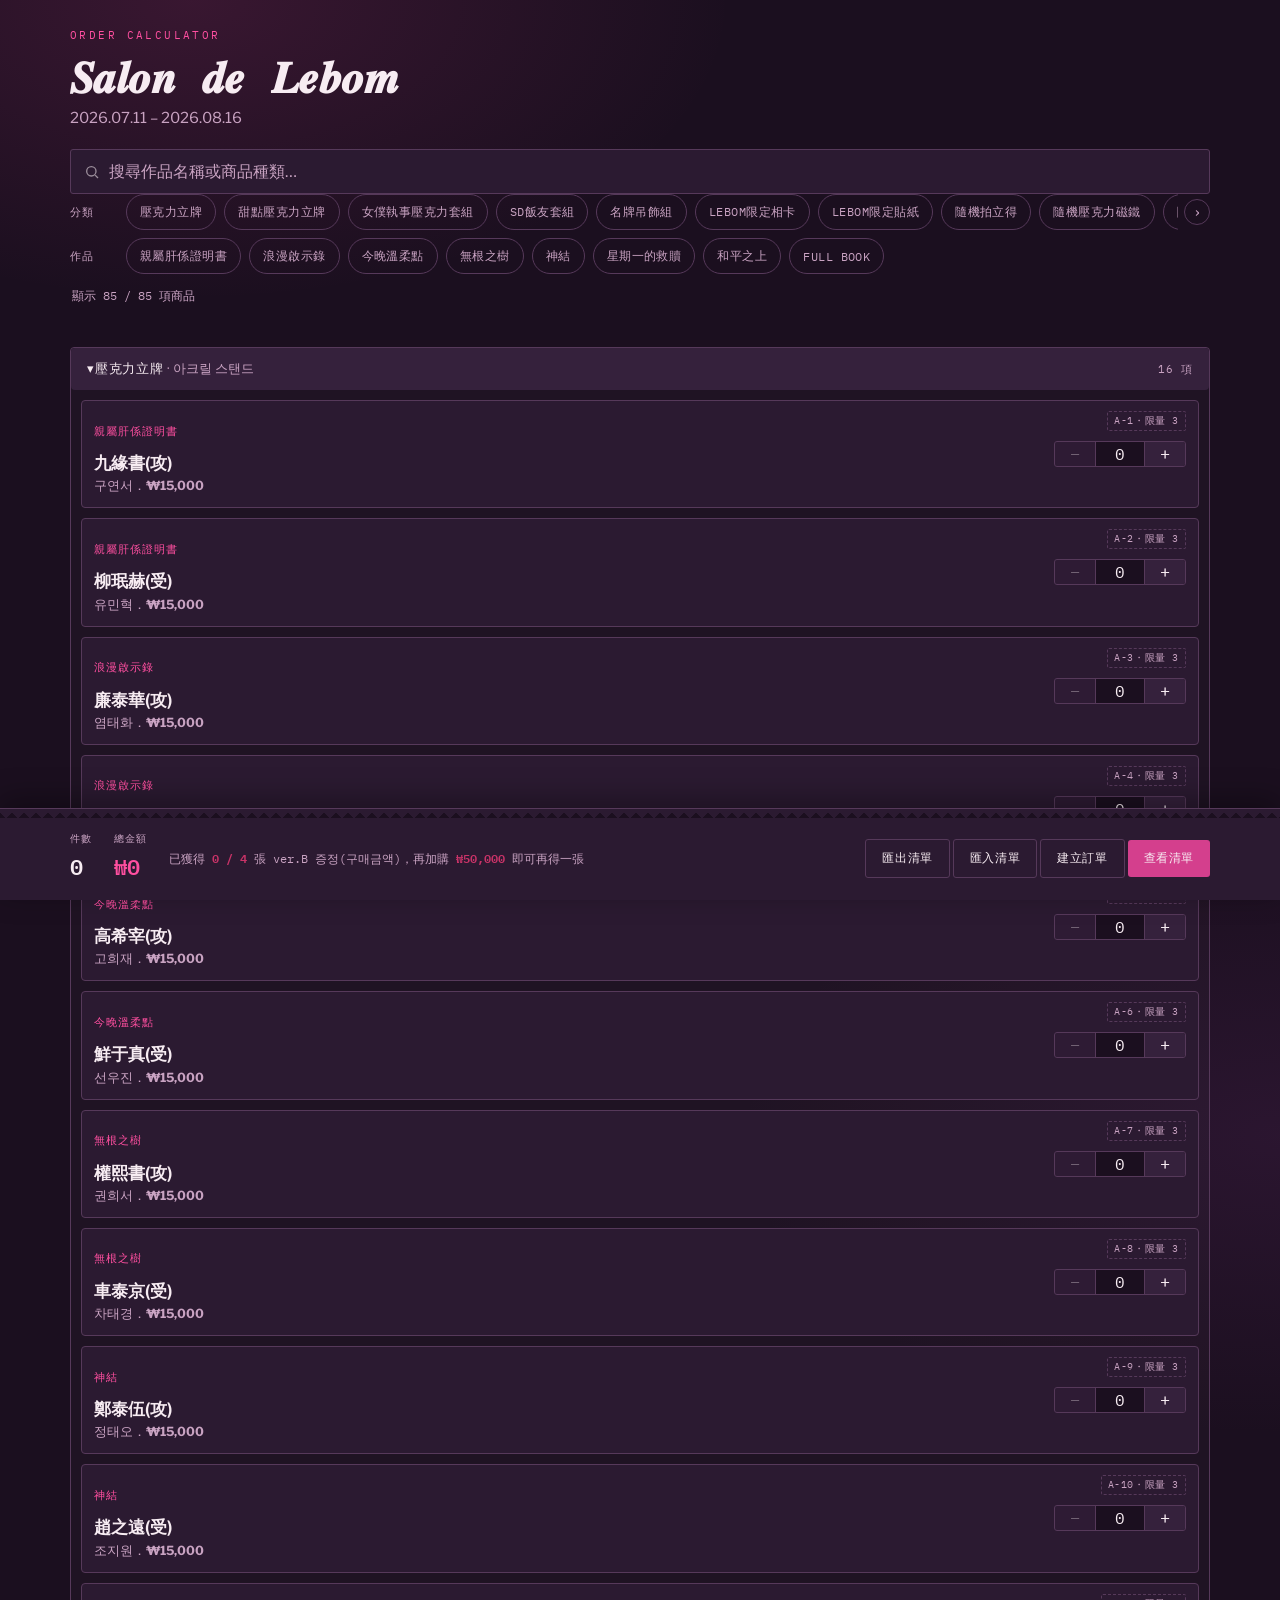
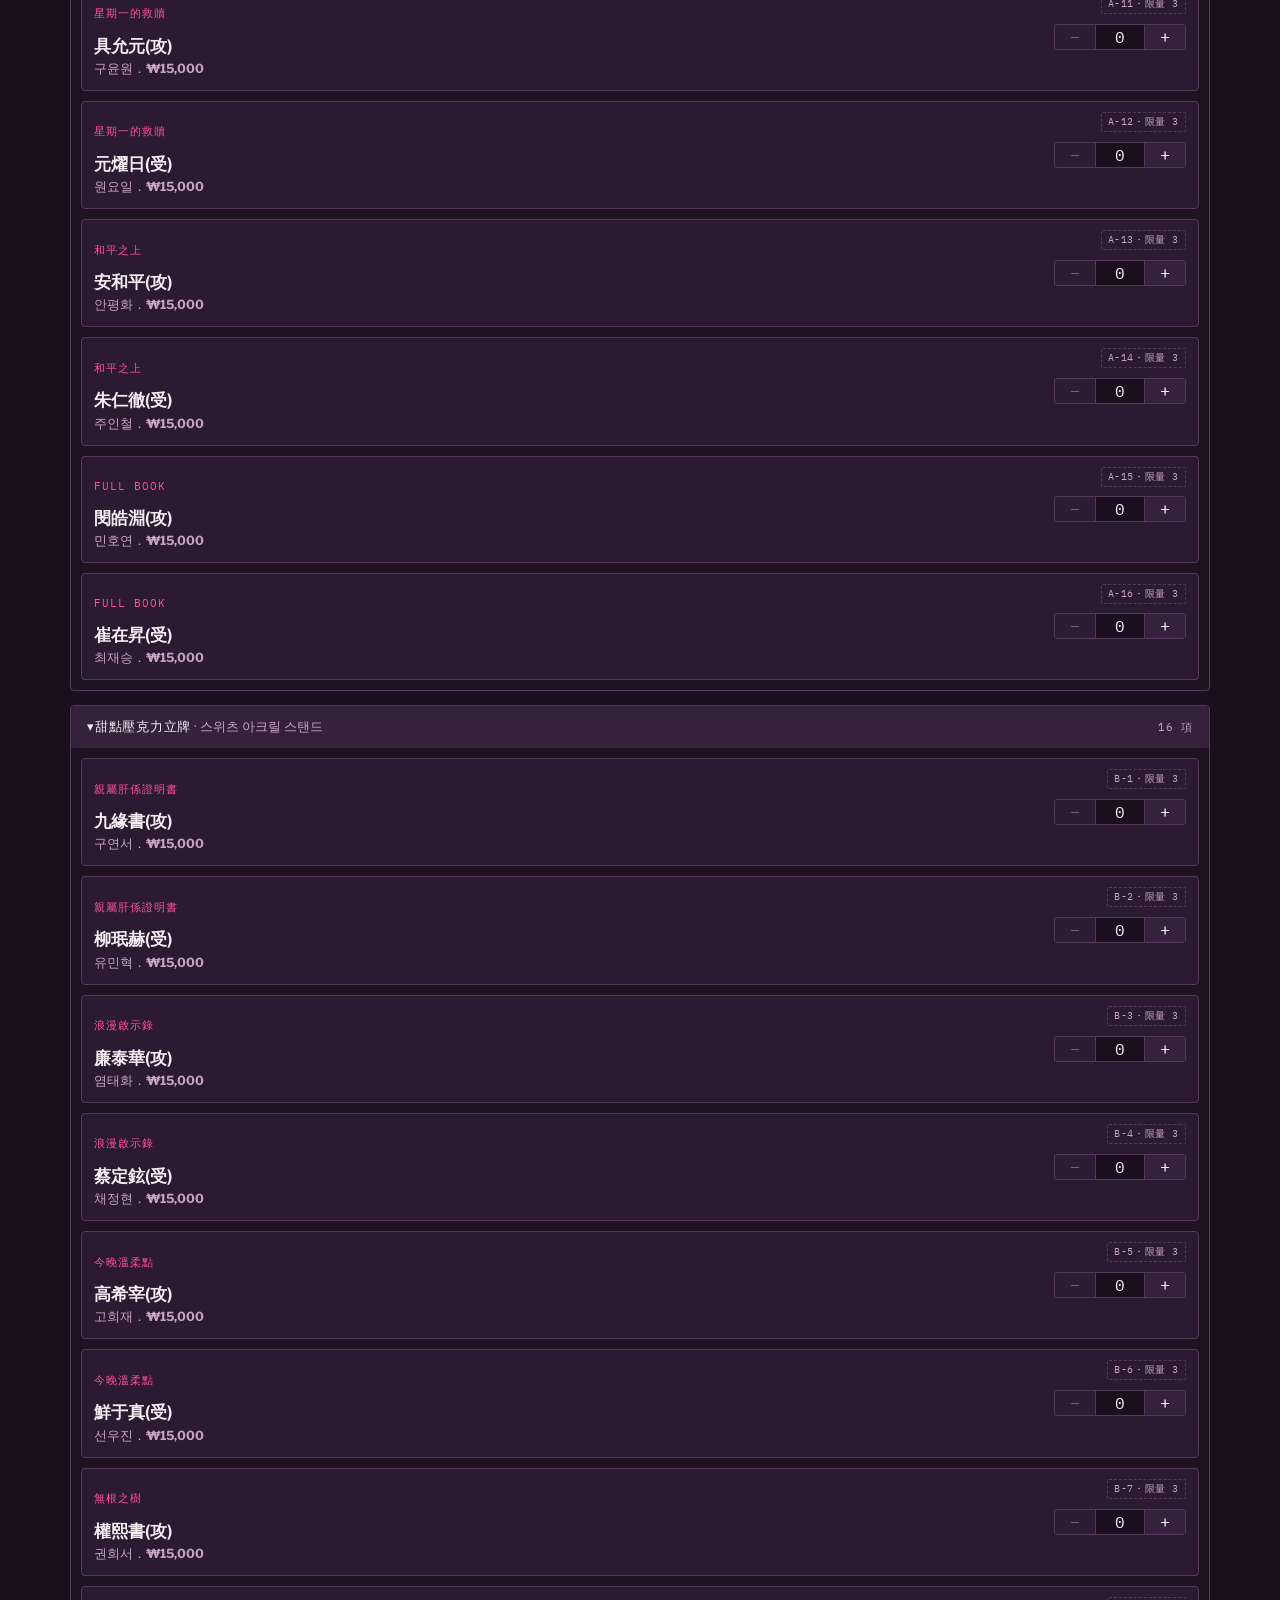
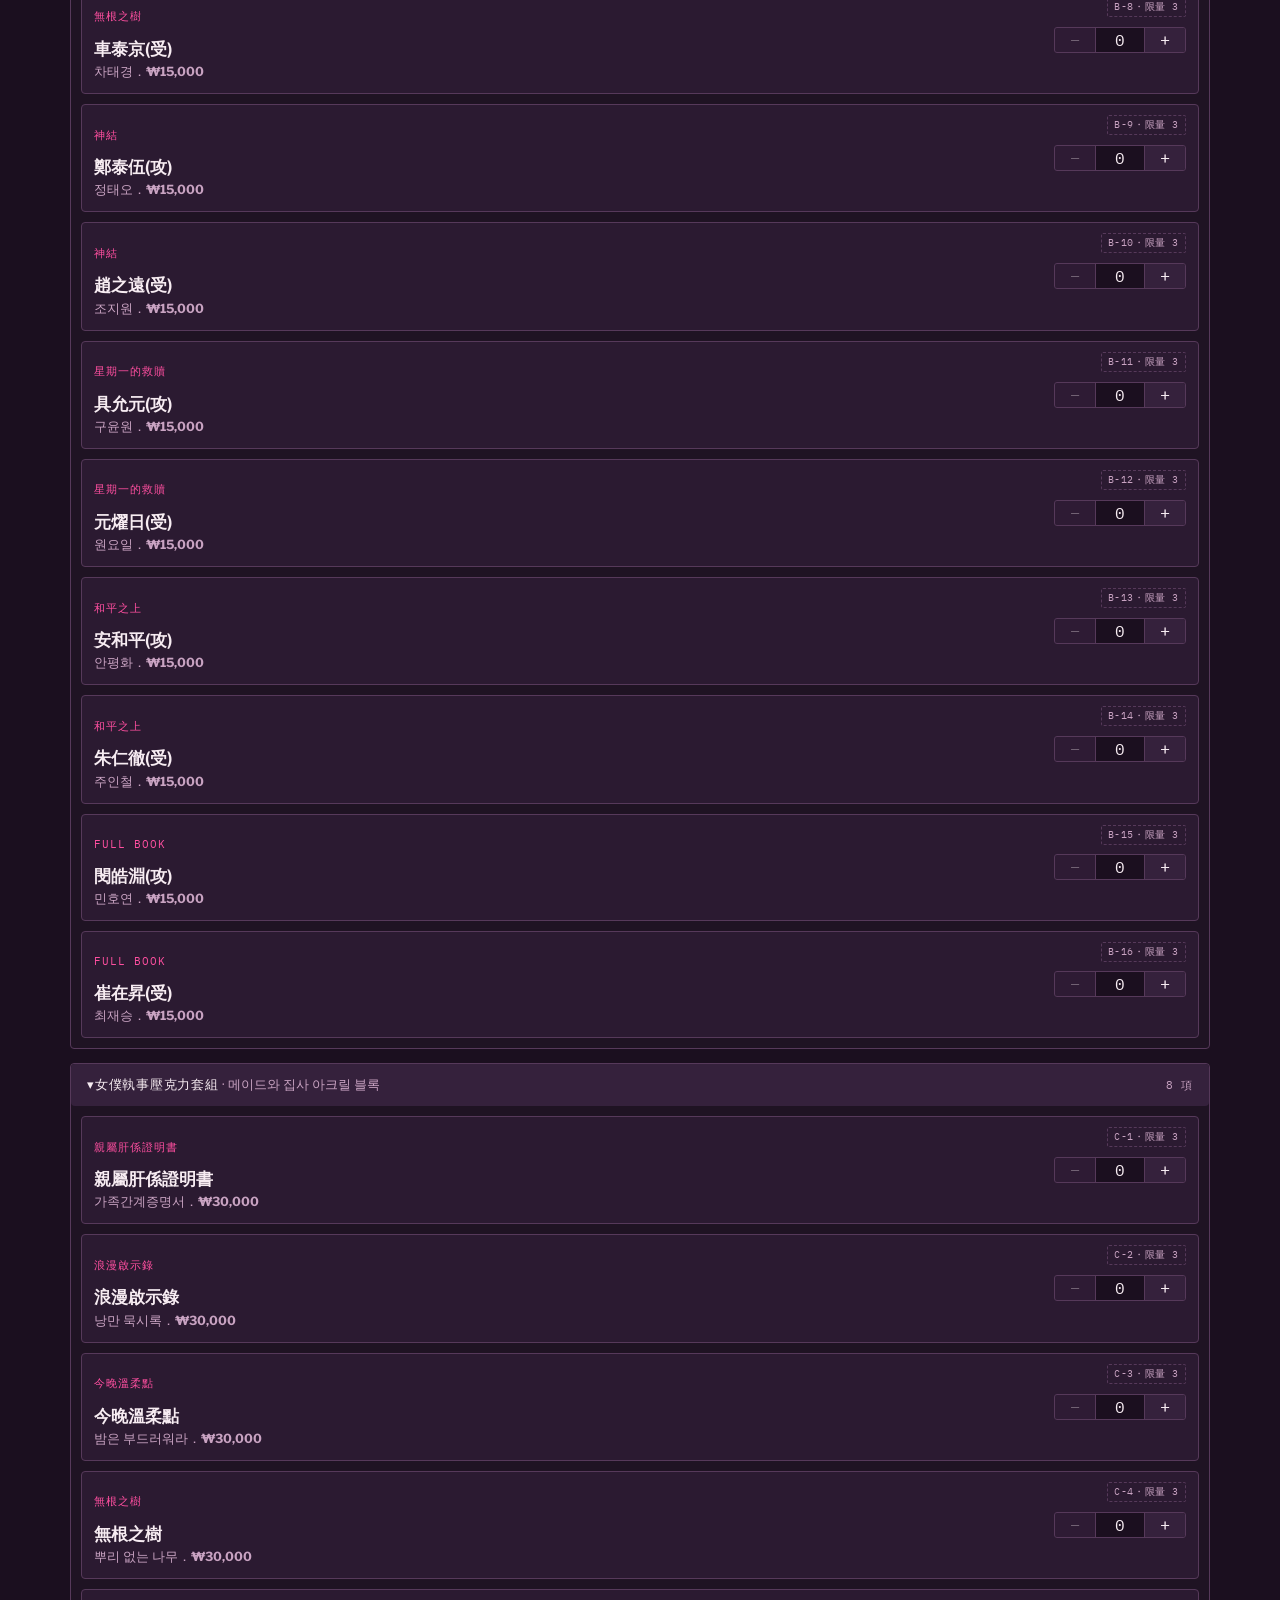
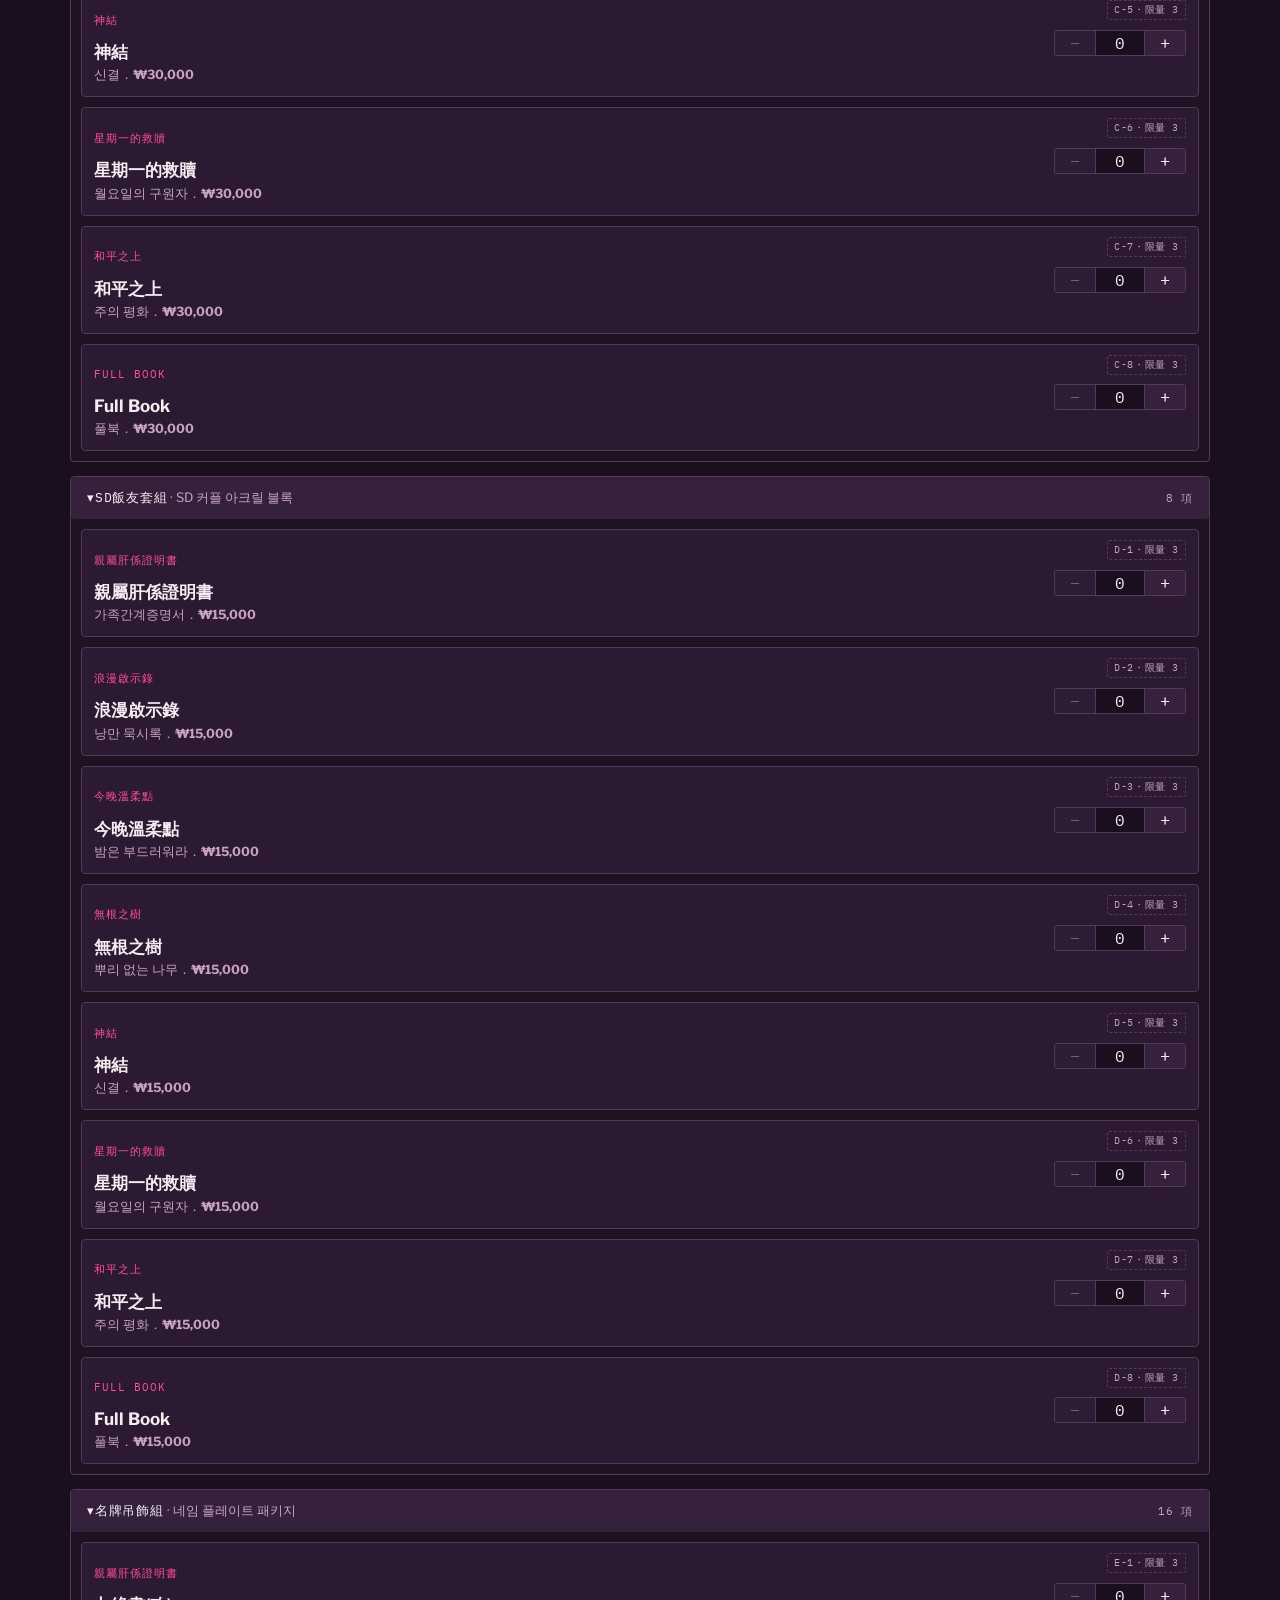
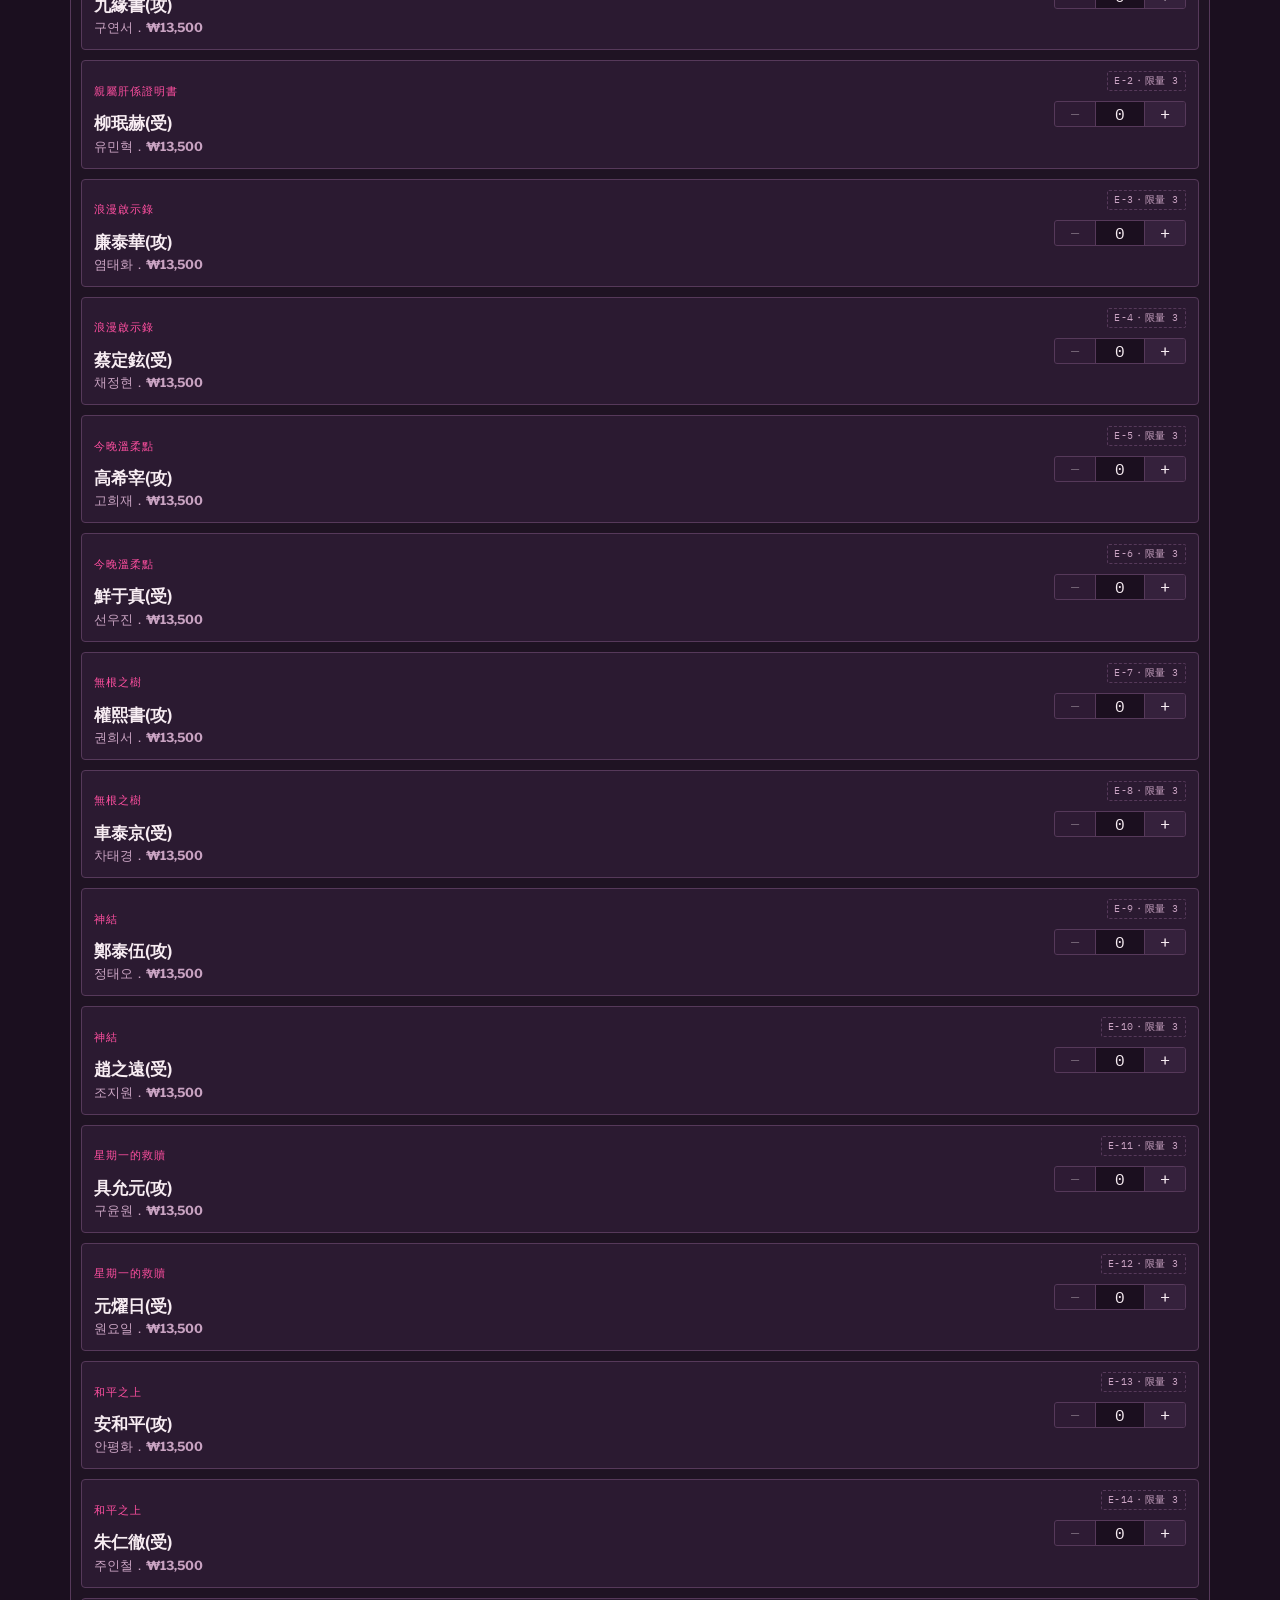
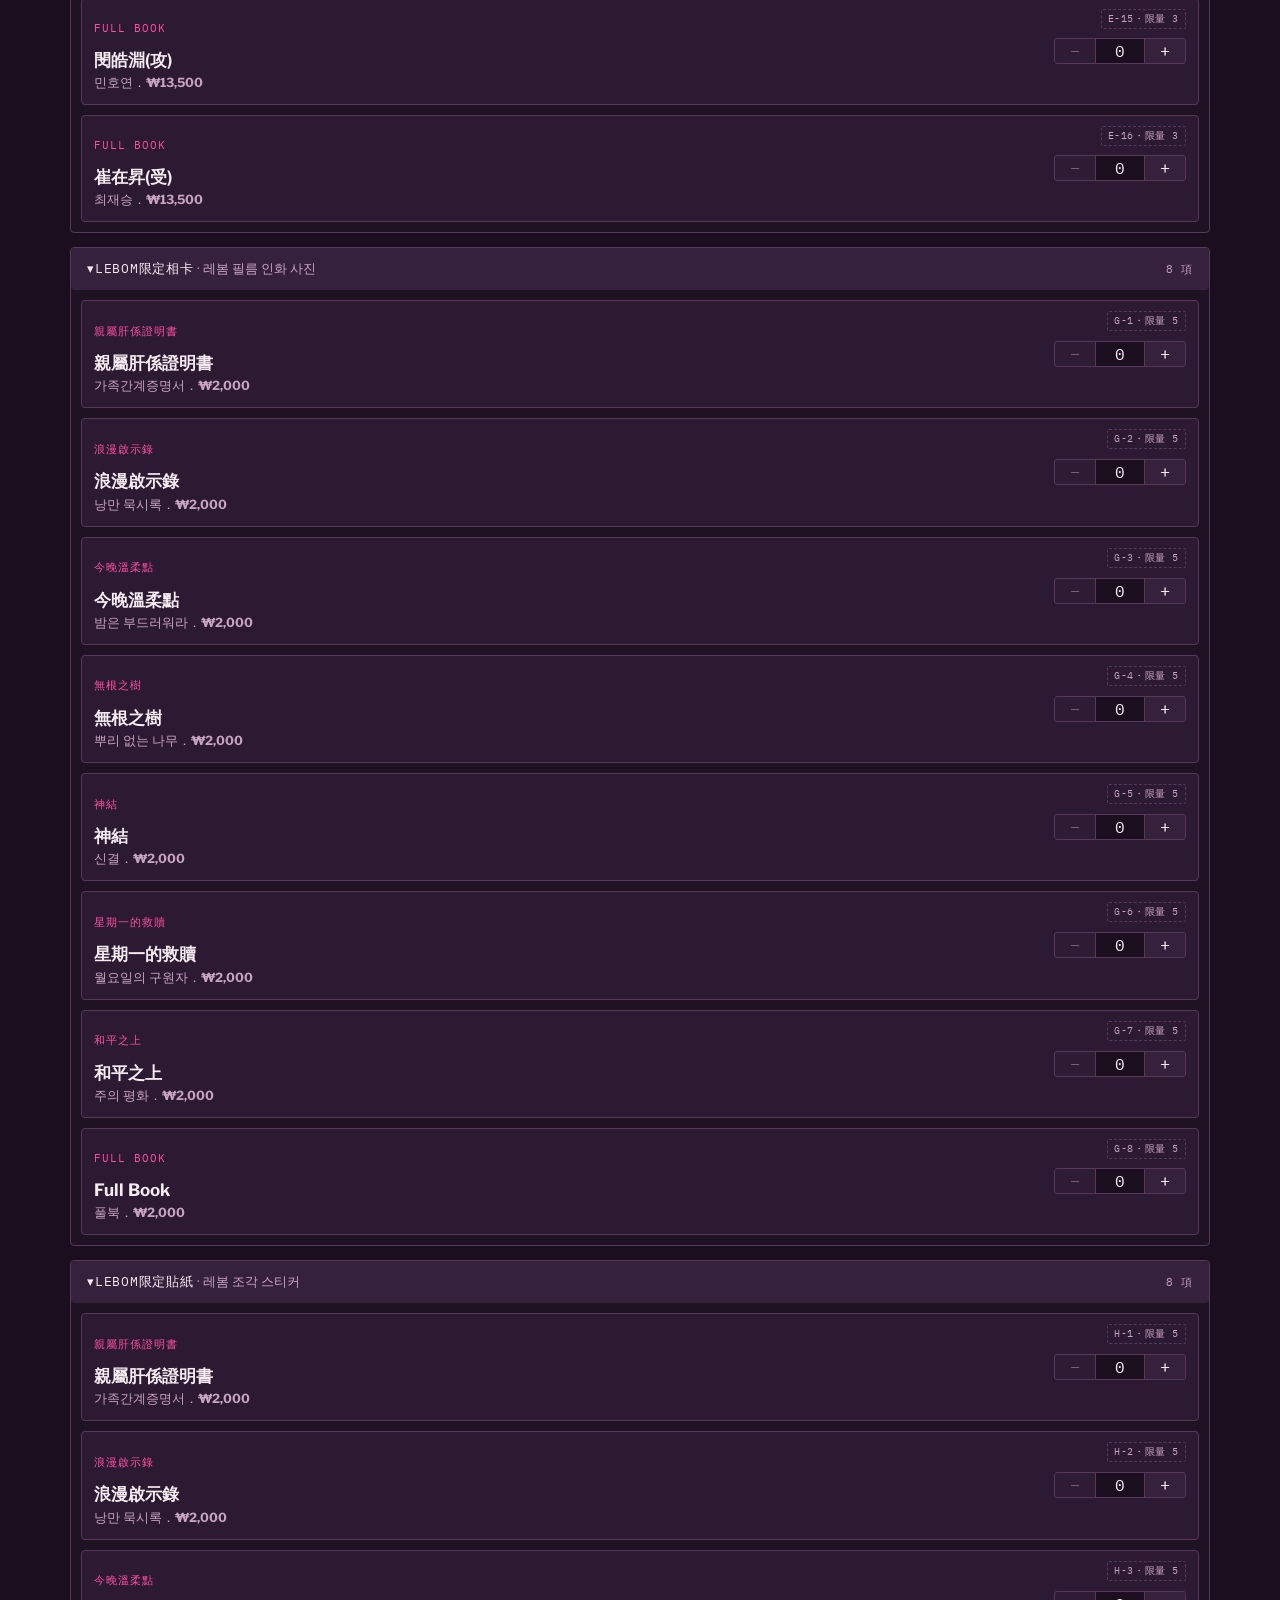
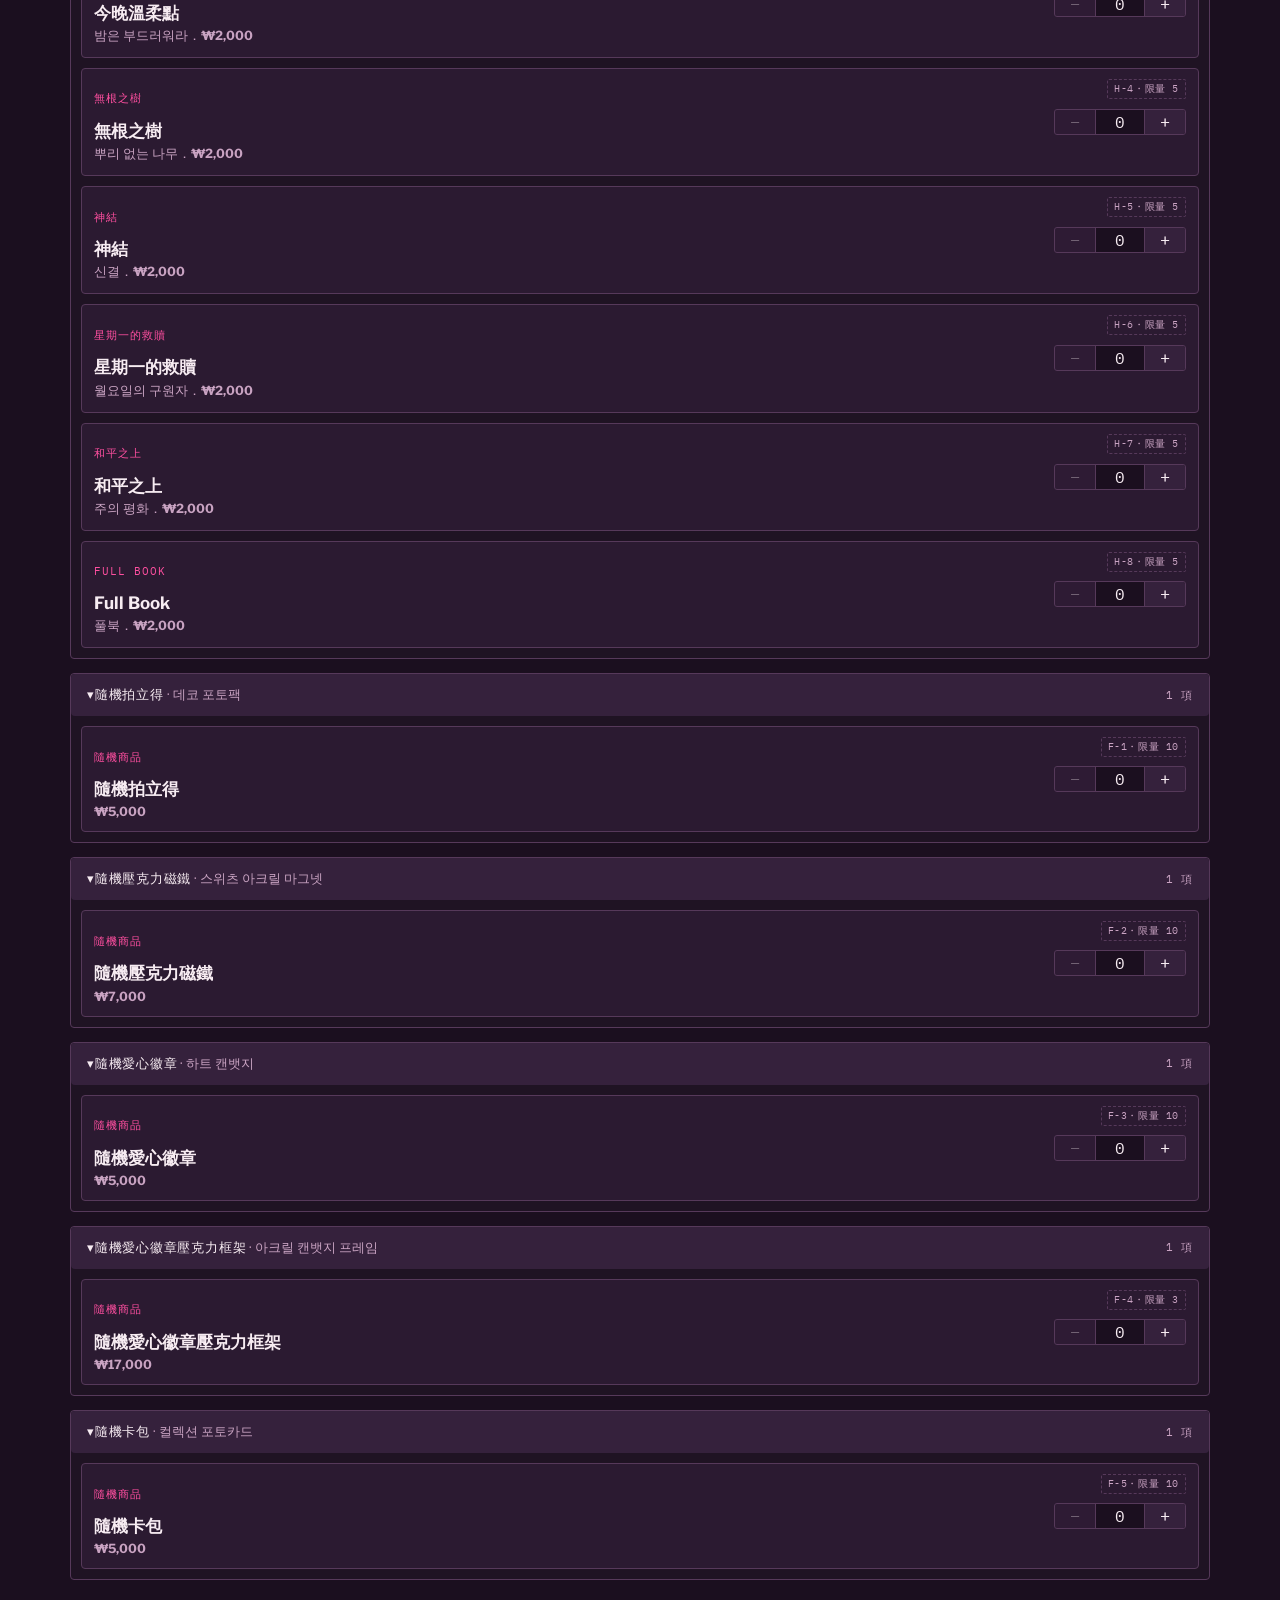
==== commit 9cfb4043: "fix: optimize merch data" ====
--- a/index.html
+++ b/index.html
@@ -9,6 +9,7 @@
 <link rel="preconnect" href="https://fonts.gstatic.com" crossorigin>
 <link href="https://fonts.googleapis.com/css2?family=IBM+Plex+Mono:wght@400;500;600;700&family=Libre+Franklin:wght@400;500;600;700;800&display=swap" rel="stylesheet">
 <link rel="stylesheet" href="style.css">
+<script src="products-data.js"></script>
 </head>
 <body>
 
@@ -87,105 +88,7 @@
 
 <script>
 
-const CONFIG = {
-  currency: '₩',        // shown before every price/total
-  locale: 'zh-TW',        // used to format numbers, e.g. 1,234
-  decimals: 0,            // no cents needed for whole-dollar NTD prices
-};
-
-const SERIES_LIST = [
-  { series: '和平之上',       subseries: '주의 평화' },
-  { series: '今晚溫柔點',      subseries: '밤은 부드러워라' },
-  { series: '神結',           subseries: '신결' },
-  { series: 'Full Book',      subseries: '풀북' },
-  { series: '星期一的救贖',    subseries: '월요일의 구원자' },
-  { series: '親屬肝係證明書',  subseries: '가족간계증명서' },
-  { series: '浪漫啟示錄',      subseries: '낭만 묵시록' },
-  { series: '無根之樹',        subseries: '뿌리 없는 나무' },
-];
-
-const CATEGORY_LIST = [
-  { category: '壓克力立牌',         subcategory: '아크릴 스탠드', price: 15000, limited: 3 },
-  { category: '甜點壓克力立牌',      subcategory: '스위츠 아크릴 스탠드', price: 15000, limited: 3 },
-  { category: '女僕執事壓克力套組',  subcategory: '메이드와 집사 아크릴 블록', price: 30000, limited: 3 },
-  { category: 'SD飯友套組',          subcategory: 'SD 커플 아크릴 블록', price: 15000, limited: 3 },
-  { category: '名牌吊飾組',          subcategory: '네임 플레이트 패키지', price: 13500, limited: 3 },
-  { category: 'Lebom限定相卡',       subcategory: '레봄 필름 인화 사진', price: 2000,  limited: 5 },
-  { category: 'Lebom限定貼紙',       subcategory: '레봄 조각 스티커', price: 2000,  limited: 5 },
-];
-
-const RANDOM_CATEGORY_LIST = [
-  { category: '隨機拍立得',             subcategory: '데코 포토팩', price: 5000,  limited: 10 },
-  { category: '隨機壓克力磁鐵',         subcategory: '스위츠 아크릴 마그넷', price: 7000,  limited: 10 },
-  { category: '隨機愛心徽章',           subcategory: '하트 캔뱃지', price: 5000,  limited: 10 },
-  { category: '隨機愛心徽章壓克力框架', subcategory: '아크릴 캔뱃지 프레임', price: 17000, limited: 3 },
-  { category: '隨機卡包',               subcategory: '컬렉션 포토카드', price: 5000,  limited: 10 },
-];
-
-const NAME_LIST = [
-  // 壓克力立牌 — 每個作品 2 個角色
-  { category: '壓克力立牌', series: '和平之上',       name: '安和平(攻)', subname: '안평화' },
-  { category: '壓克力立牌', series: '和平之上',       name: '朱仁徹(受)', subname: '주인철' },
-  { category: '壓克力立牌', series: '神結',           name: '鄭泰伍(攻)', subname: '정태오' },
-  { category: '壓克力立牌', series: '神結',           name: '趙之遠(受)', subname: '조지원' },
-  { category: '壓克力立牌', series: '今晚溫柔點',      name: '高希宰(攻)', subname: '고희재' },
-  { category: '壓克力立牌', series: '今晚溫柔點',      name: '鮮于真(受)', subname: '선우진' },
-  { category: '壓克力立牌', series: 'Full Book',      name: '閔皓淵(攻)', subname: '민호연' },
-  { category: '壓克力立牌', series: 'Full Book',      name: '崔在昇(受)', subname: '최재승' },
-  { category: '壓克力立牌', series: '星期一的救贖',    name: '具允元(攻)', subname: '구윤원' },
-  { category: '壓克力立牌', series: '星期一的救贖',    name: '元燿日(受)', subname: '원요일' },
-  { category: '壓克力立牌', series: '親屬肝係證明書',  name: '九緣書(攻)', subname: '구연서' },
-  { category: '壓克力立牌', series: '親屬肝係證明書',  name: '柳珉赫(受)', subname: '유민혁' },
-  { category: '壓克力立牌', series: '浪漫啟示錄',      name: '廉泰華(攻)', subname: '염태화' },
-  { category: '壓克力立牌', series: '浪漫啟示錄',      name: '蔡定鉉(受)', subname: '채정현' },
-  { category: '壓克力立牌', series: '無根之樹',        name: '權熙書(攻)', subname: '권희서' },
-  { category: '壓克力立牌', series: '無根之樹',        name: '車泰京(受)', subname: '차태경' },
-  
-  { category: '甜點壓克力立牌', series: '和平之上',       name: '安和平(攻)', subname: '안평화' },
-  { category: '甜點壓克力立牌', series: '和平之上',       name: '朱仁徹(受)', subname: '주인철' },
-  { category: '甜點壓克力立牌', series: '神結',           name: '鄭泰伍(攻)', subname: '정태오' },
-  { category: '甜點壓克力立牌', series: '神結',           name: '趙之遠(受)', subname: '조지원' },
-  { category: '甜點壓克力立牌', series: '今晚溫柔點',      name: '高希宰(攻)', subname: '고희재' },
-  { category: '甜點壓克力立牌', series: '今晚溫柔點',      name: '鮮于真(受)', subname: '선우진' },
-  { category: '甜點壓克力立牌', series: 'Full Book',      name: '閔皓淵(攻)', subname: '민호연' },
-  { category: '甜點壓克力立牌', series: 'Full Book',      name: '崔在昇(受)', subname: '최재승' },
-  { category: '甜點壓克力立牌', series: '星期一的救贖',    name: '具允元(攻)', subname: '구윤원' },
-  { category: '甜點壓克力立牌', series: '星期一的救贖',    name: '元燿日(受)', subname: '원요일' },
-  { category: '甜點壓克力立牌', series: '親屬肝係證明書',  name: '九緣書(攻)', subname: '구연서' },
-  { category: '甜點壓克力立牌', series: '親屬肝係證明書',  name: '柳珉赫(受)', subname: '유민혁' },
-  { category: '甜點壓克力立牌', series: '浪漫啟示錄',      name: '廉泰華(攻)', subname: '염태화' },
-  { category: '甜點壓克力立牌', series: '浪漫啟示錄',      name: '蔡定鉉(受)', subname: '채정현' },
-  { category: '甜點壓克力立牌', series: '無根之樹',        name: '權熙書(攻)', subname: '권희서' },
-  { category: '甜點壓克力立牌', series: '無根之樹',        name: '車泰京(受)', subname: '차태경' },
-
-  ...['Lebom限定相卡', '女僕執事壓克力套組', 'SD飯友套組', '名牌吊飾組', 'Lebom限定貼紙'].flatMap(category =>
-    SERIES_LIST.map(({ series, subseries }) => ({ category, series, name: series, subname: subseries }))
-  ),
-
-  // 隨機商品（沒有 series）
-  ...RANDOM_CATEGORY_LIST.map(({ category }) => ({ category, series: null, name: category, subname: '' })),
-];
-
-let _nextId = 1;
-const PRODUCTS = NAME_LIST.map(n => {
-  const cat = [...CATEGORY_LIST, ...RANDOM_CATEGORY_LIST].find(c => c.category === n.category);
-  const ser = n.series ? SERIES_LIST.find(s => s.series === n.series) : null;
-  const id = _nextId++;
-  return {
-    id,
-    series: n.series,
-    subseries: ser ? ser.subseries : null,
-    name: n.name,
-    subname: n.subname,
-    category: n.category,
-    subcategory: cat.subcategory,
-    price: cat.price,
-    limited: cat.limited,
-  };
-});
-
-// category 的預設顯示/篩選順序：一般商品種類接著隨機商品種類。
-const CATEGORY_ORDER = [...CATEGORY_LIST, ...RANDOM_CATEGORY_LIST].map(c => c.category);
+/* 商品/分類/作品資料定義於 products-data.js（group-order.html 共用同一份） */
 
 // 消費滿額贈品規則：每消費滿一定金額就送 1 張贈品，最多送到上限張數。
 const GIFT_TIER_AMOUNT = 50000;
@@ -196,7 +99,7 @@
 /* ===================== everything below is generic ===================== */
 
 const state = {
-  qty: Object.fromEntries(PRODUCTS.map(p => [p.id, 0])),
+  qty: Object.fromEntries(PRODUCTS.map(p => [p.code, 0])),
   search: '',
   seriesFilter: null,
   categoryFilter: null,
@@ -296,10 +199,10 @@
 function makeCard(p){
   const card = document.createElement('article');
   card.className = 'card';
-  card.dataset.id = p.id;
+  card.dataset.code = p.code;
 
   card.innerHTML = `
-    <span class="sku">限量 ${p.limited}</span>
+    <span class="sku">${p.code}・限量 ${p.limited}</span>
     <div class="info">
       <p class="series">${p.series || '隨機商品'}</p>
       <h2 class="name">${p.name}</h2>
@@ -308,7 +211,7 @@
     <div class="stepper">
       <button type="button" class="dec" aria-label="減少「${p.name}」數量">−</button>
       <input class="qty-input" type="number" min="0" max="${p.limited}" step="1" inputmode="numeric"
-             value="${state.qty[p.id]}" aria-label="「${p.name}」數量">
+             value="${state.qty[p.code]}" aria-label="「${p.name}」數量">
       <button type="button" class="inc" aria-label="增加「${p.name}」數量">+</button>
     </div>
   `;
@@ -319,7 +222,7 @@
 
   function setQty(n){
     n = Math.max(0, Math.min(p.limited, Math.floor(Number.isFinite(n) ? n : 0)));
-    state.qty[p.id] = n;
+    state.qty[p.code] = n;
     input.value = n;
     card.classList.toggle('has-qty', n > 0);
     inc.disabled = n >= p.limited;
@@ -327,12 +230,12 @@
     updateTicket();
   }
 
-  dec.addEventListener('click', () => setQty(state.qty[p.id] - 1));
-  inc.addEventListener('click', () => setQty(state.qty[p.id] + 1));
+  dec.addEventListener('click', () => setQty(state.qty[p.code] - 1));
+  inc.addEventListener('click', () => setQty(state.qty[p.code] + 1));
   input.addEventListener('input', () => setQty(parseInt(input.value, 10)));
   input.addEventListener('blur', () => setQty(parseInt(input.value, 10) || 0));
 
-  setQty(state.qty[p.id]);
+  setQty(state.qty[p.code]);
   return card;
 }
 
@@ -394,7 +297,7 @@
 
 function computeCart(){
   const lines = PRODUCTS
-    .map(p => ({ ...p, qty: state.qty[p.id] }))
+    .map(p => ({ ...p, qty: state.qty[p.code] }))
     .filter(l => l.qty > 0);
 
   const totalItems = lines.reduce((sum, l) => sum + l.qty, 0);
@@ -417,7 +320,7 @@
     lines.forEach(l => {
       const row = document.createElement('div');
       row.className = 'item-row';
-      const line1 =(l.series === l.name ? [l.category, l.series]: [l.category, l.series, l.name]).filter(Boolean).join('．');
+      const line1 = [l.code, ...(l.series === l.name ? [l.category, l.series]: [l.category, l.series, l.name])].filter(Boolean).join('．');
       const line2 = (l.subseries === l.subname ? [l.subcategory, l.subseries]: [l.subcategory, l.subseries, l.subname]).filter(Boolean).join('．');
       row.innerHTML = `
         <div class="item-lines">
@@ -466,8 +369,9 @@
   }
 
   const rows = [
-    ['分類', '作品', '名稱', '原文分類', '原文作品', '原文名稱', '單價', '數量', '小計'],
+    ['編號', '分類', '作品', '名稱', '原文分類', '原文作品', '原文名稱', '單價', '數量', '小計'],
     ...lines.map(l => [
+      l.code,
       l.category, l.series || '', l.name,
       l.subcategory || '', l.subseries || '', l.subname || '',
       l.price, l.qty, l.qty * l.price,
@@ -498,7 +402,7 @@
   const giftCount = Math.min(GIFT_MAX, Math.floor(totalAmount / GIFT_TIER_AMOUNT));
 
   const itemRows = lines.map(l => {
-    const line1 = (l.series === l.name ? [l.category, l.series] : [l.category, l.series, l.name]).filter(Boolean).join('．');
+    const line1 = [l.code, ...(l.series === l.name ? [l.category, l.series] : [l.category, l.series, l.name])].filter(Boolean).join('．');
     const line2 = (l.subseries === l.subname ? [l.subcategory, l.subseries] : [l.subcategory, l.subseries, l.subname]).filter(Boolean).join('．');
     return `
       <div class="item-row">
@@ -609,33 +513,35 @@
   reader.onload = () => {
     const text = String(reader.result).replace(/^﻿/, '');
     const rawLines = text.split(/\r\n|\n/);
+    // 新版 CSV 第一欄是「編號」；沒有編號欄位的舊版 CSV 第一欄就是分類，欄位需往後推移比對。
+    const hasCodeColumn = parseCsvLine(rawLines[0] || '')[0] === '編號';
     const lines = rawLines.slice(1); // skip header row
 
-    const qtyById = Object.fromEntries(PRODUCTS.map(p => [p.id, 0]));
+    const qtyByCode = Object.fromEntries(PRODUCTS.map(p => [p.code, 0]));
     let importedCount = 0;
     let notFoundCount = 0;
 
     for (const line of lines){
       if (!line.trim()) break;
       const cells = parseCsvLine(line);
-      const [category, series, name, , , , , qtyStr] = cells;
+      const [code, category, series, name, , , , , qtyStr] = hasCodeColumn ? cells : [null, ...cells];
       if (category === '總件數' || category === '總金額') break;
 
       const qty = parseInt(qtyStr, 10);
       if (!qty) continue;
 
-      const product = PRODUCTS.find(p =>
-        p.category === category && (p.series || '') === series && p.name === name
-      );
+      // 優先用固定編號比對；找不到編號欄位（舊版 CSV）時，退回用分類+作品+名稱字串比對。
+      const product = (code && PRODUCTS.find(p => p.code === code))
+        || PRODUCTS.find(p => p.category === category && (p.series || '') === series && p.name === name);
       if (product){
-        qtyById[product.id] = Math.min(qty, product.limited);
+        qtyByCode[product.code] = Math.min(qty, product.limited);
         importedCount++;
       } else {
         notFoundCount++;
       }
     }
 
-    state.qty = qtyById;
+    state.qty = qtyByCode;
     renderCatalog();
     updateTicket();
 
